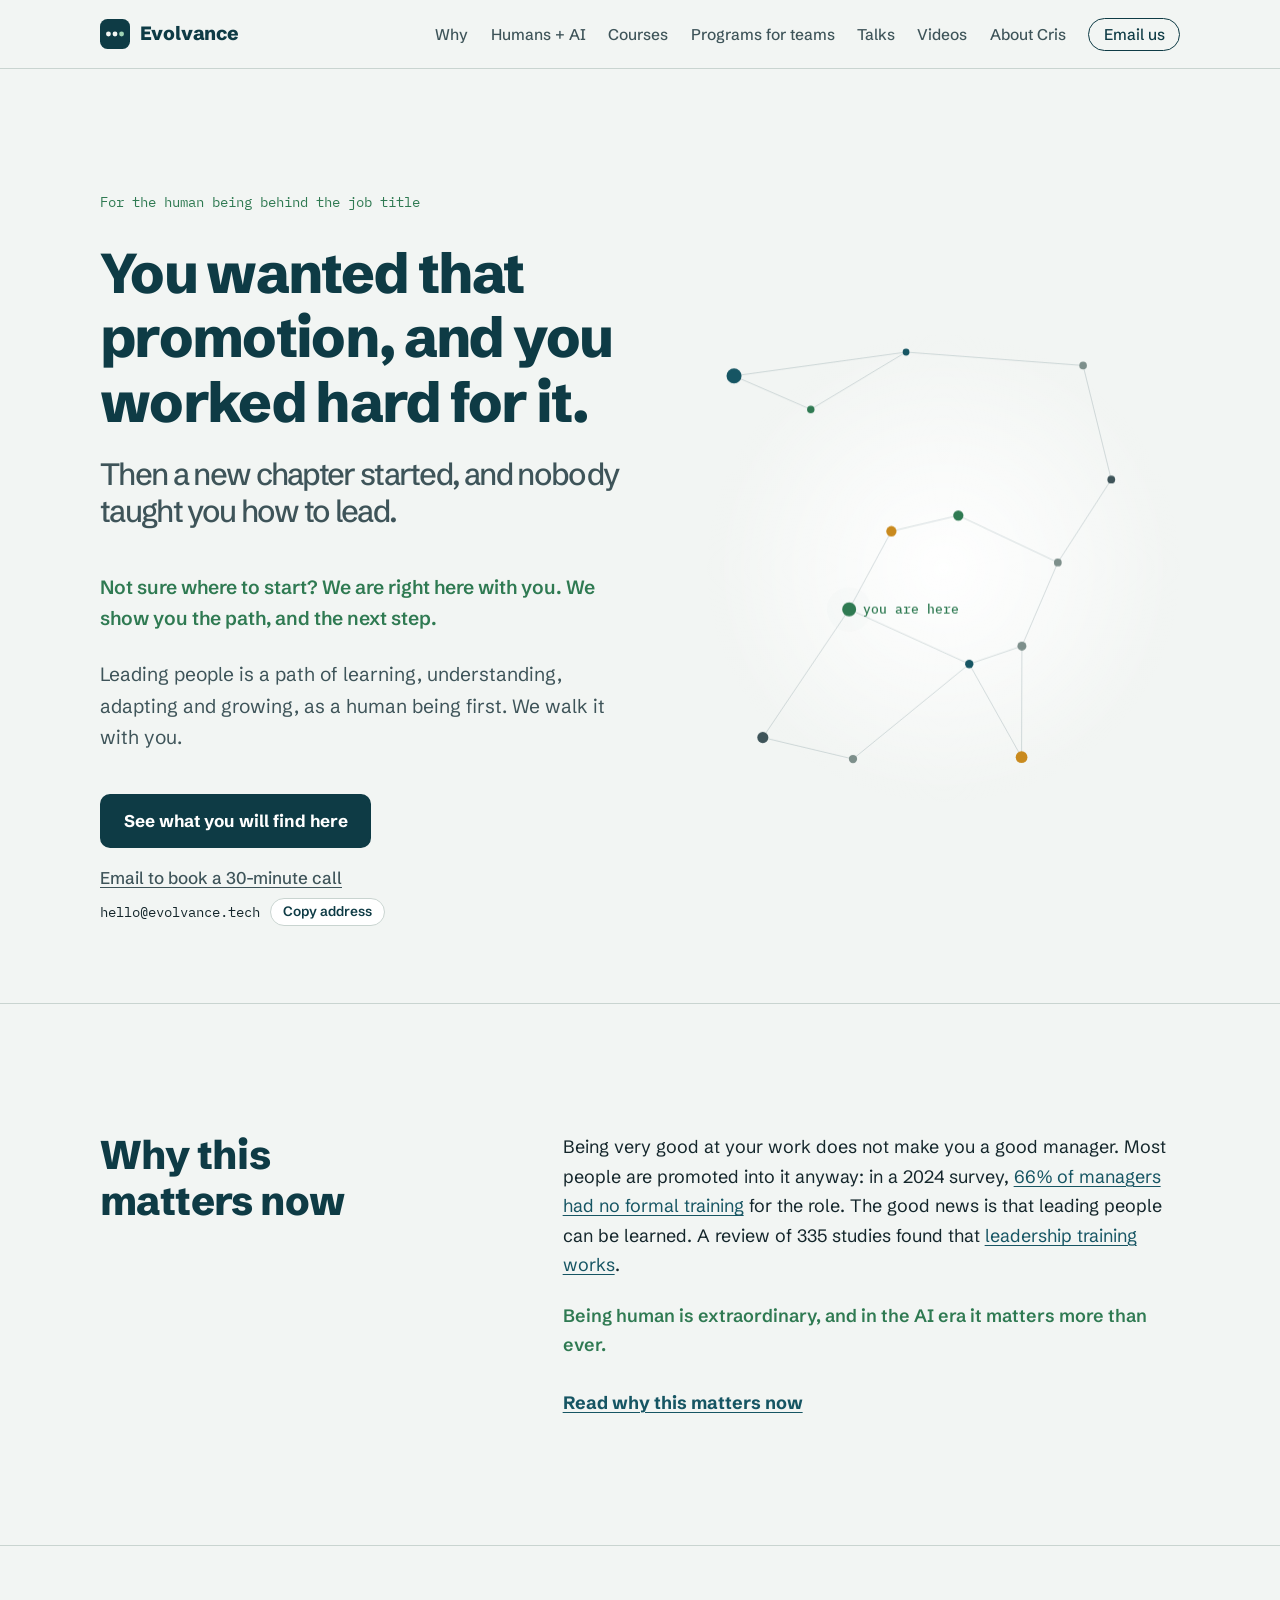
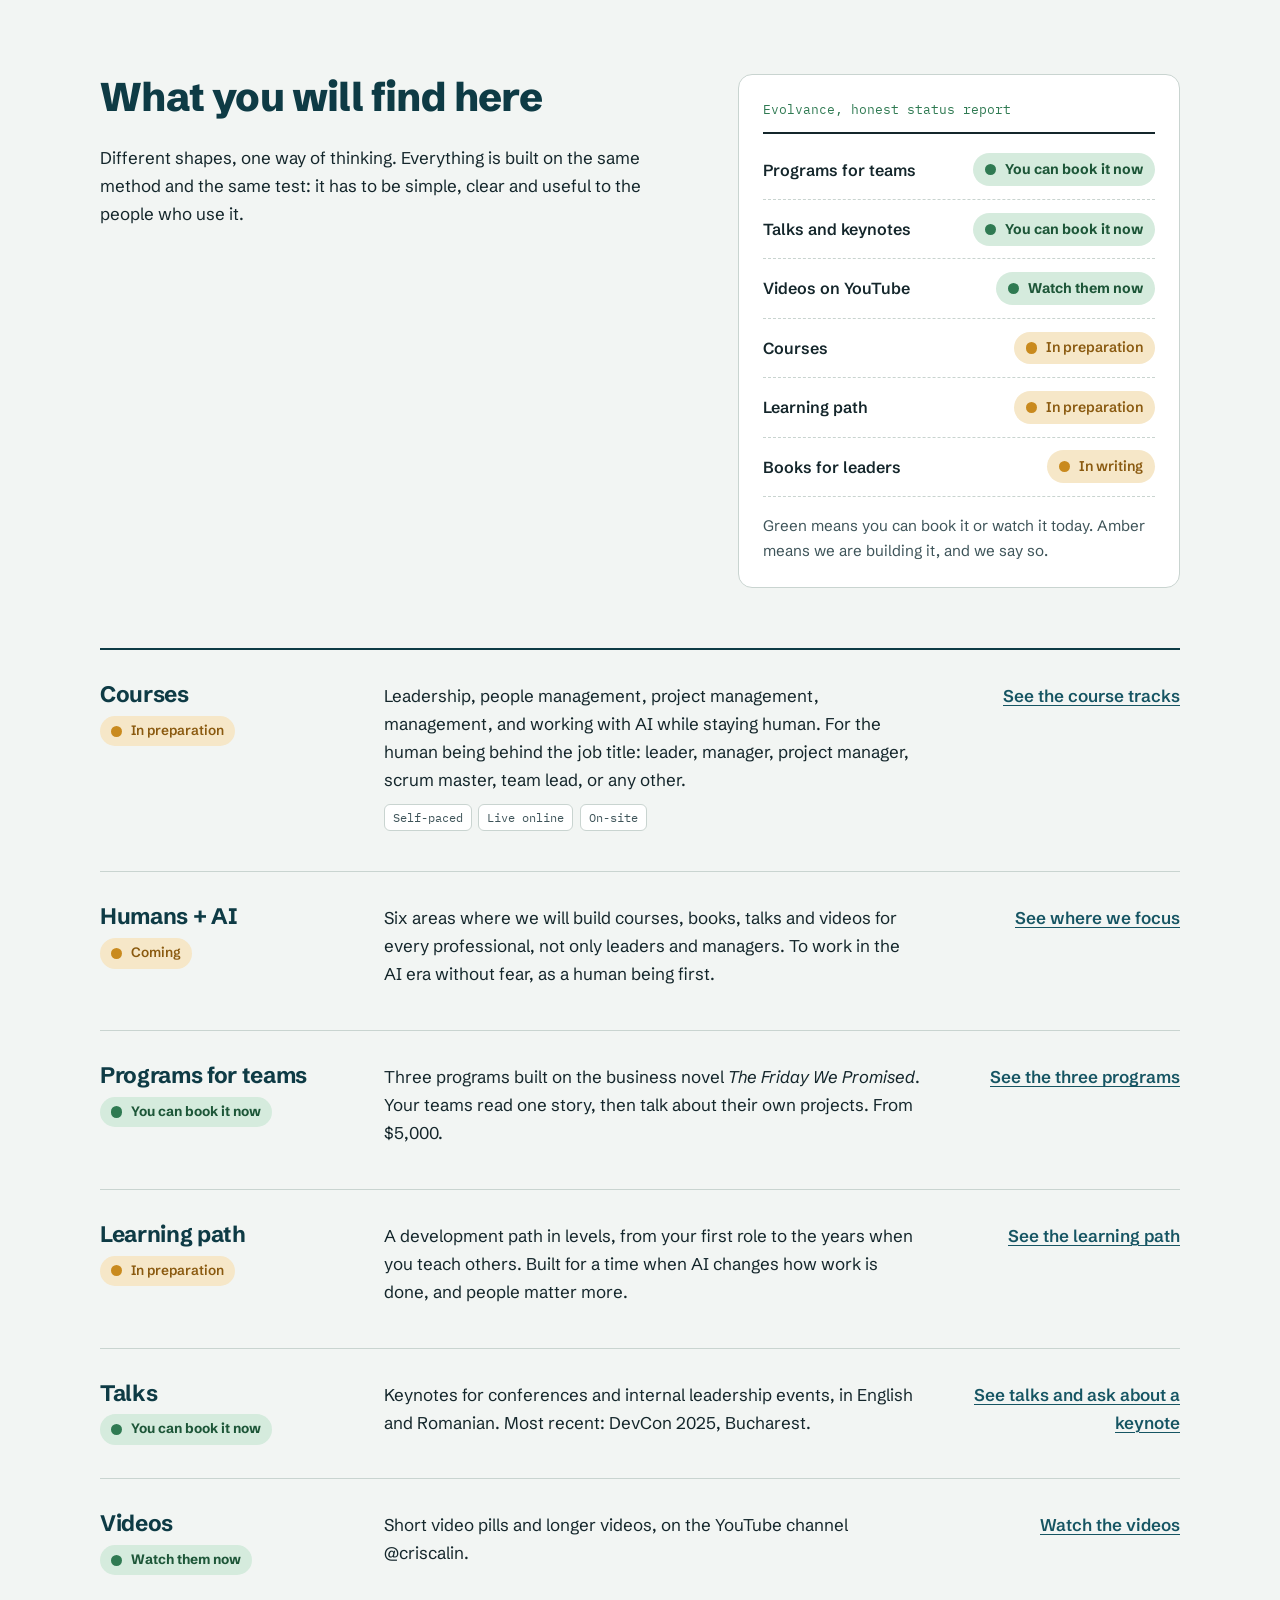
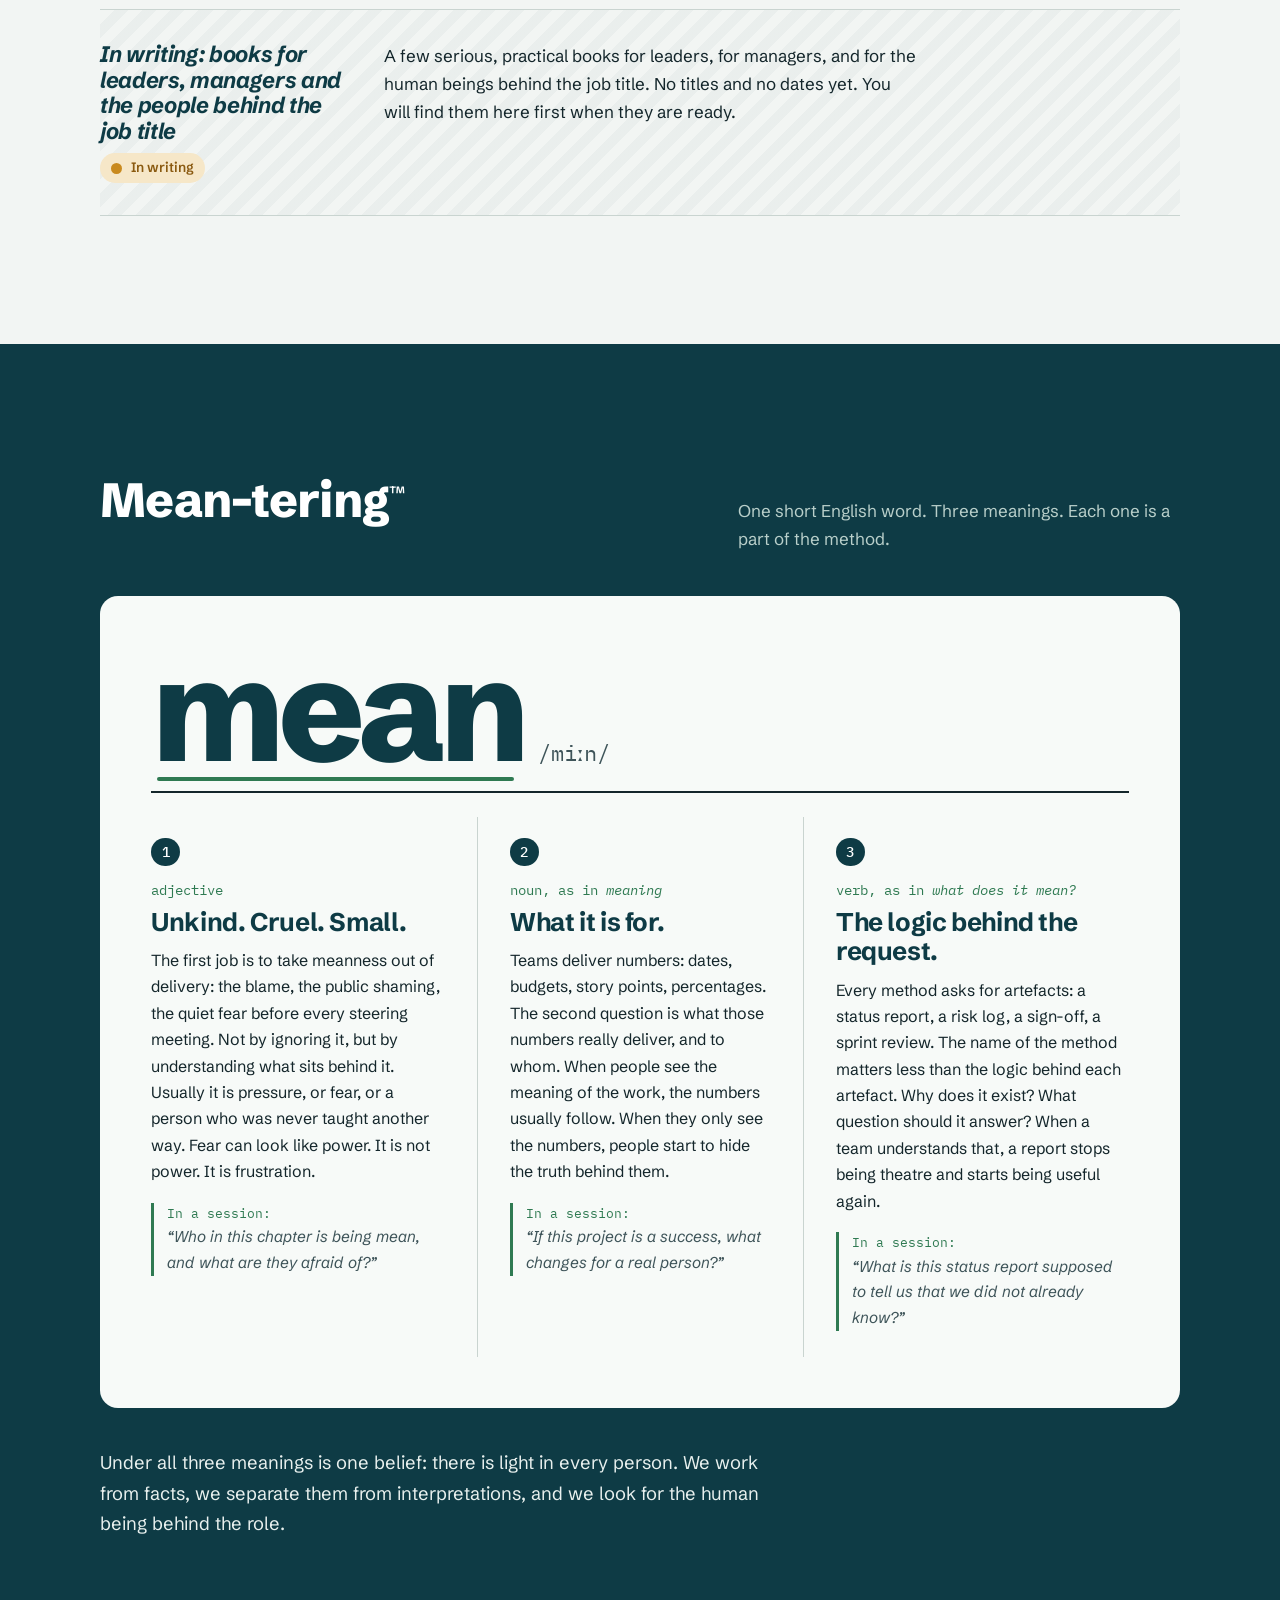
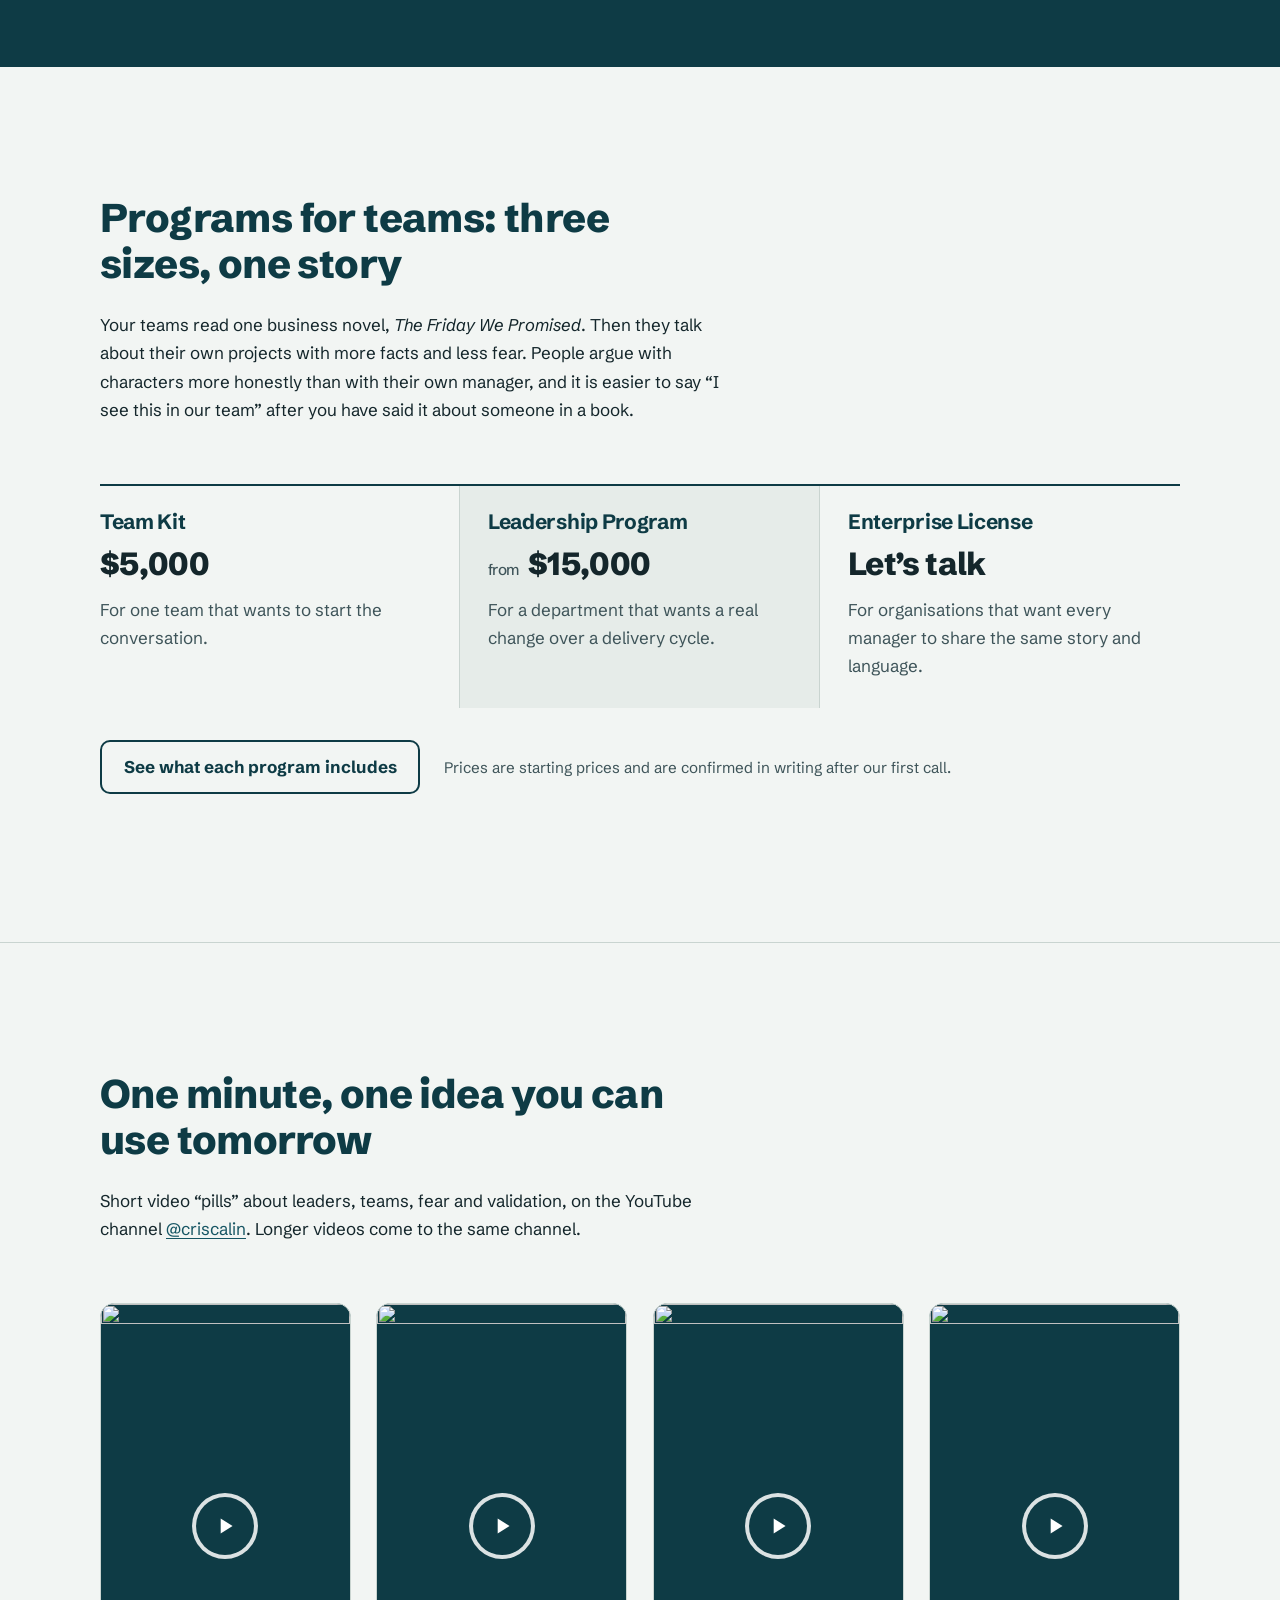
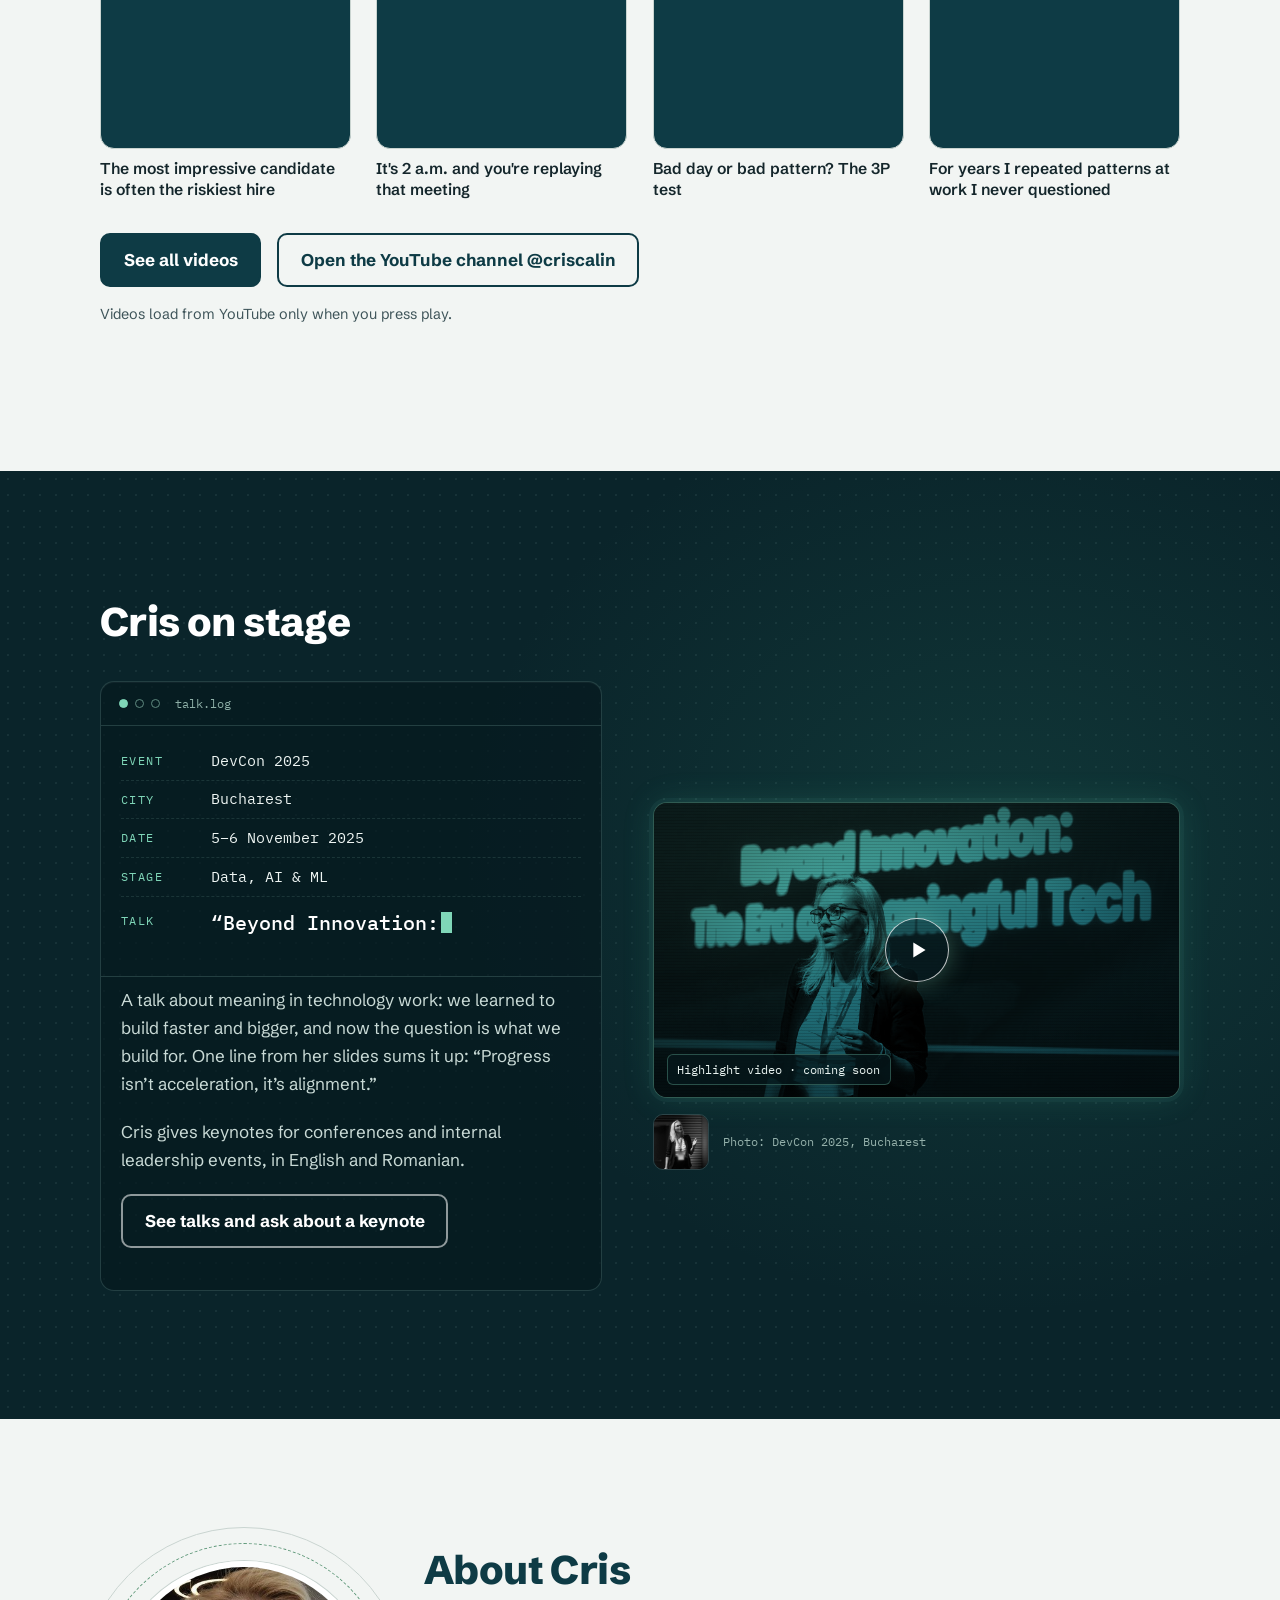
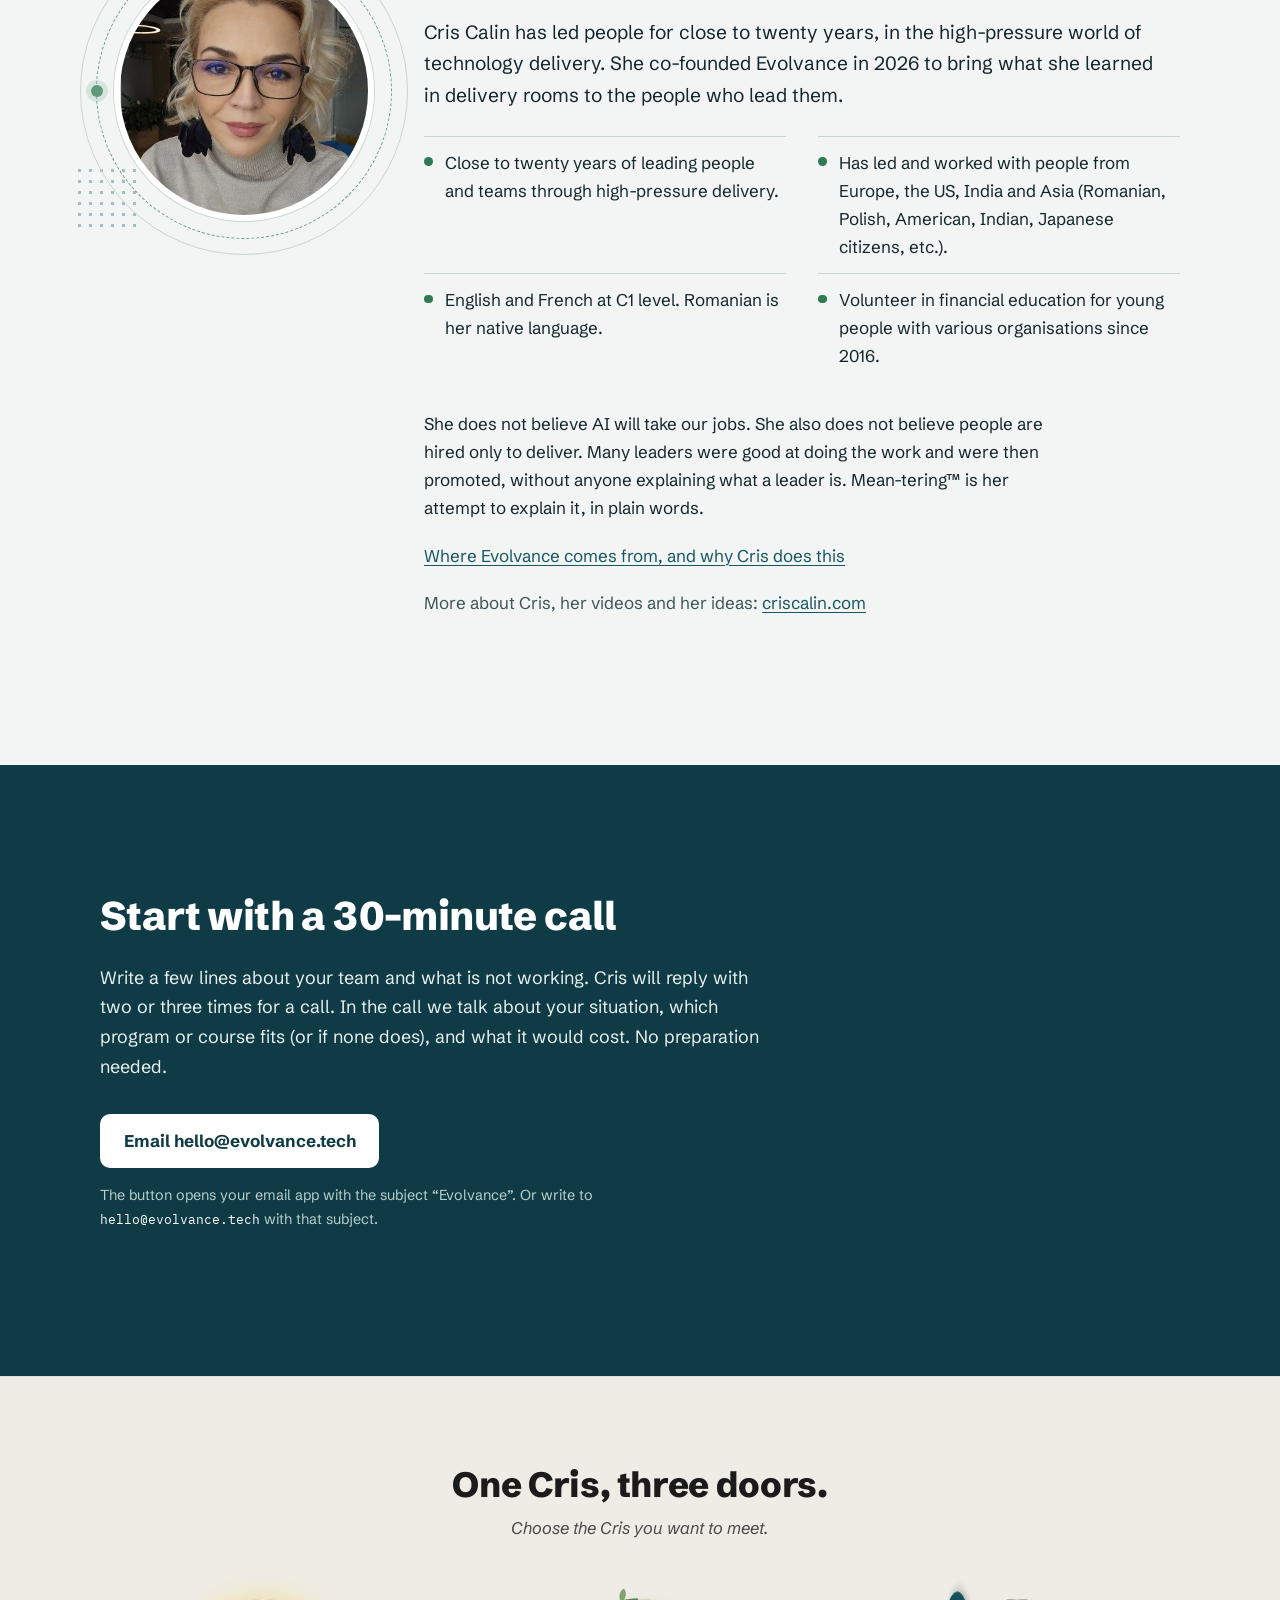
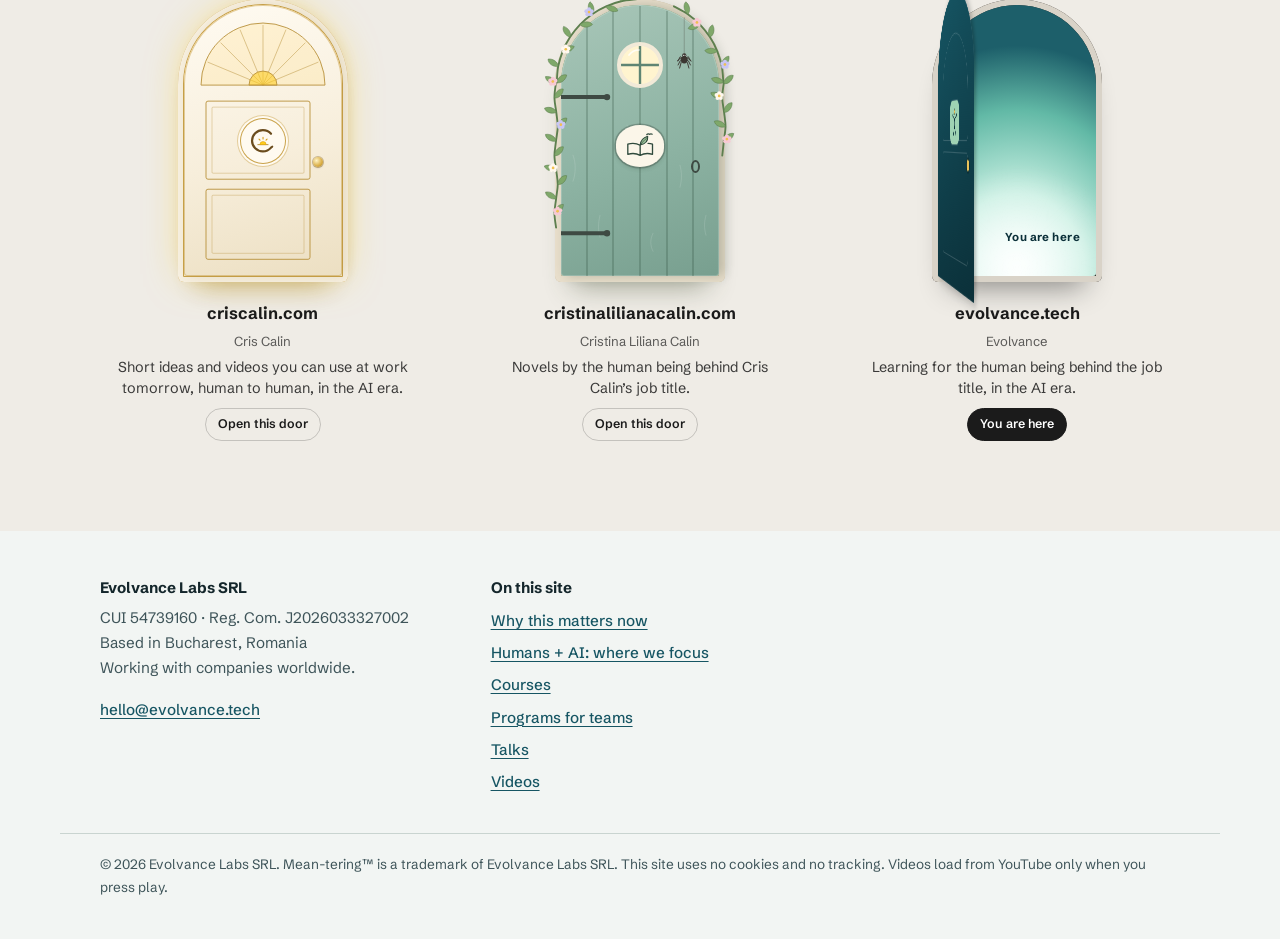
==== index.html @ 080d836c "Publish site (approved version, 24.11.2026) Co-Authored-By: Claude Opus 5.5 <noreply@anthropic.com> " ====
<!DOCTYPE html>
<!-- generated by tools/build.py from tools/templates/home.html and _data/catalog.json. Do not edit by hand: edit the template or the data, then run python3 tools/build.py -->
<html lang="en">
<head>
<meta charset="utf-8">
<meta name="viewport" content="width=device-width, initial-scale=1">
<title>Evolvance | learning for the human being behind the job title, by Cris Calin</title>
<meta name="description" content="AI is changing how work is done. Evolvance is for the human being behind the job title, who works with people and for them: courses, programs for teams, talks and short videos by Cris Calin.">
<link rel="canonical" href="https://evolvance.tech/">
<meta name="theme-color" content="#0e3b45">

<meta property="og:type" content="website">
<meta property="og:site_name" content="Evolvance">
<meta property="og:title" content="Evolvance | learning for the human being behind the job title">
<meta property="og:description" content="AI is changing how work is done. Evolvance is for the human being behind the job title, who works with people and for them: courses, programs for teams, talks and short videos by Cris Calin.">
<meta property="og:url" content="https://evolvance.tech/">
<meta property="og:image" content="https://evolvance.tech/img/og-evolvance.jpg">
<meta property="og:image:width" content="1200">
<meta property="og:image:height" content="630">
<meta property="og:image:alt" content="Cris Calin on stage at DevCon 2025, in front of the title of her talk, Beyond Innovation: The Era of Meaningful Tech">
<meta name="twitter:card" content="summary_large_image">
<meta name="twitter:title" content="Evolvance | learning for the human being behind the job title">
<meta name="twitter:description" content="AI is changing how work is done. Evolvance is for the human being behind the job title, who works with people and for them: courses, programs for teams, talks and short videos by Cris Calin.">
<meta name="twitter:image" content="https://evolvance.tech/img/og-evolvance.jpg">

<link rel="icon" href="favicon.svg" type="image/svg+xml">
<link rel="preconnect" href="https://fonts.googleapis.com">
<link rel="preconnect" href="https://fonts.gstatic.com" crossorigin>
<link href="https://fonts.googleapis.com/css2?family=Schibsted+Grotesk:ital,wght@0,400;0,500;0,700;0,800;1,400&family=IBM+Plex+Mono:wght@400;500&display=swap" rel="stylesheet">
<link rel="stylesheet" href="style.css">
<script>if(!matchMedia("(prefers-reduced-motion: reduce)").matches)document.documentElement.classList.add("js")</script>
<script type="application/ld+json">
{
  "@context": "https://schema.org",
  "@graph": [
    {
      "@type": "Organization",
      "@id": "https://evolvance.tech/#org",
      "name": "Evolvance",
      "legalName": "Evolvance Labs SRL",
      "taxID": "54739160",
      "url": "https://evolvance.tech/",
      "logo": "https://evolvance.tech/favicon.svg",
      "foundingDate": "2026",
      "email": "hello@evolvance.tech",
      "address": {
        "@type": "PostalAddress",
        "addressLocality": "Bucharest",
        "addressCountry": "RO"
      },
      "founder": {
        "@id": "https://evolvance.tech/#cris"
      },
      "description": "Learning for the human being behind the job title, in a time when AI changes how work is done: courses, programs for teams built on a business novel, talks and videos. Method: Mean-tering.",
      "sameAs": [
        "https://criscalin.com/",
        "https://cristinalilianacalin.com/",
        "https://www.youtube.com/@criscalin"
      ]
    },
    {
      "@type": "Person",
      "@id": "https://evolvance.tech/#cris",
      "name": "Cris Calin",
      "alternateName": [
        "Cristina Calin",
        "Cristina Liliana Calin"
      ],
      "jobTitle": "Co-founder, Evolvance",
      "worksFor": {
        "@id": "https://evolvance.tech/#org"
      },
      "image": "https://evolvance.tech/img/cris-400.jpg",
      "knowsLanguage": [
        "en",
        "fr",
        "ro"
      ],
      "url": "https://criscalin.com/",
      "sameAs": [
        "https://criscalin.com/",
        "https://cristinalilianacalin.com/",
        "https://www.youtube.com/@criscalin"
      ]
    }
  ]
}
</script>
</head>
<body>
<a class="skip" href="#main">Skip to content</a>

<header class="site-head">
  <div class="wrap head-row">
    <a class="brand" href="index.html" aria-label="Evolvance, home">
      <svg class="brand-mark" viewBox="0 0 32 32" aria-hidden="true"><rect width="32" height="32" rx="8" fill="currentColor"/><circle cx="9" cy="16" r="2.6" fill="#f2f5f3"/><circle cx="16" cy="16" r="2.6" fill="#f2f5f3"/><circle cx="23" cy="16" r="2.6" fill="#9fd3b4"/></svg>
      <span>Evolvance</span>
    </a>
    <nav aria-label="Main">
      <ul>
        <li><a href="why/index.html">Why</a></li>
        <li><a href="focus/index.html">Humans + AI</a></li>
        <li><a href="courses/index.html">Courses</a></li>
        <li><a href="programs/index.html">Programs for teams</a></li>
        <li><a href="talks/index.html">Talks</a></li>
        <li><a href="videos/index.html">Videos</a></li>
        <li><a href="index.html#about">About Cris</a></li>
        <li class="nav-cta-li"><a class="nav-cta" href="mailto:hello@evolvance.tech?subject=Evolvance">Email us</a></li>
      </ul>
    </nav>
  </div>
</header>

<main id="main">
  <!-- HERO -->
  <section class="hero">
    <div class="wrap hero-grid">
      <div class="hero-text">
        <p class="kicker">For the human being behind the job title</p>
        <h1>You wanted that promotion, and you worked hard for it. <span>Then a new chapter started, and nobody taught you how to lead.</span></h1>
        <p class="reassure">Not sure where to start? We are right here with you. We show you the path, and the next step.</p>
        <p class="lede">Leading people is a path of learning, understanding, adapting and growing, as a human being first. We walk it with you.</p>
        <div class="hero-actions">
          <a class="btn" href="#offer">See what you will find here</a>
          <div class="hero-mail">
            <a class="link-quiet" href="mailto:hello@evolvance.tech?subject=Evolvance">Email to book a 30-minute call</a>
            <p class="hero-addr"><span class="mail-addr" id="hero-addr">hello@evolvance.tech</span> <button type="button" class="copy-btn" data-copy="hello@evolvance.tech" data-copy-target="hero-addr">Copy address</button> <span class="copy-status" role="status" aria-live="polite"></span></p>
          </div>
        </div>
      </div>
      <div class="hero-visual" aria-hidden="true">
        <canvas class="constellation"></canvas>
      </div>
    </div>
  </section>

  <!-- WHY THIS MATTERS NOW (short; the full text is on why/index.html) -->
  <section id="why" class="why-now" aria-labelledby="why-h">
    <div class="wrap why-now-grid reveal">
      <h2 id="why-h">Why this matters now</h2>
      <div class="why-now-body">
        <p>Being very good at your work does not make you a good manager. Most people are promoted into it anyway: in a 2024 survey, <a href="https://fortune.com/2024/05/23/accidental-managers-no-training-losing-talent-survey/">66% of managers had no formal training</a> for the role. The good news is that leading people can be learned. A review of 335 studies found that <a href="https://pubmed.ncbi.nlm.nih.gov/28749153/">leadership training works</a>.</p>
        <p class="why-teaser">Being human is extraordinary, and in the AI era it matters more than ever.</p>
        <p class="why-link"><a href="why/index.html">Read why this matters now</a></p>
      </div>
    </div>
  </section>

  <!-- MAP OF THE OFFER, with the honest status report beside it -->
  <section id="offer" class="offer" aria-labelledby="offer-h">
    <div class="wrap">
      <div class="offer-top">
        <div class="section-head">
          <h2 id="offer-h">What you will find here</h2>
          <p>Different shapes, one way of thinking. Everything is built on the same method and the same test: it has to be simple, clear and useful to the people who use it.</p>
        </div>
        <aside class="status-card" aria-labelledby="sc-h">
          <p class="sc-head" id="sc-h">Evolvance, honest status report</p>
        <div class="sc-row"><span class="sc-label">Programs for teams</span><span class="pill pill-green"><i aria-hidden="true"></i>You can book it now</span></div>
        <div class="sc-row"><span class="sc-label">Talks and keynotes</span><span class="pill pill-green"><i aria-hidden="true"></i>You can book it now</span></div>
        <div class="sc-row"><span class="sc-label">Videos on YouTube</span><span class="pill pill-green"><i aria-hidden="true"></i>Watch them now</span></div>
        <div class="sc-row"><span class="sc-label">Courses</span><span class="pill pill-amber"><i aria-hidden="true"></i>In preparation</span></div>
        <div class="sc-row"><span class="sc-label">Learning path</span><span class="pill pill-amber"><i aria-hidden="true"></i>In preparation</span></div>
        <div class="sc-row"><span class="sc-label">Books for leaders</span><span class="pill pill-amber"><i aria-hidden="true"></i>In writing</span></div>
          <p class="sc-note">Green means you can book it or watch it today. Amber means we are building it, and we say so.</p>
        </aside>
      </div>
      <div class="offer-list">
        <article class="offer-row" id="offer-courses">
          <div class="offer-name"><h3>Courses</h3><span class="pill pill-amber"><i aria-hidden="true"></i>In preparation</span></div>
          <div class="offer-body"><p>Leadership, people management, project management, management, and working with AI while staying human. For the human being behind the job title: leader, manager, project manager, scrum master, team lead, or any other.</p><ul class="chips" aria-label="Formats"><li>Self-paced</li><li>Live online</li><li>On-site</li></ul></div>
          <p class="offer-link"><a href="courses/index.html">See the course tracks</a></p>
        </article>
        <article class="offer-row" id="offer-focus">
          <div class="offer-name"><h3>Humans + AI</h3><span class="pill pill-amber"><i aria-hidden="true"></i>Coming</span></div>
          <div class="offer-body"><p>Six areas where we will build courses, books, talks and videos for every professional, not only leaders and managers. To work in the AI era without fear, as a human being first.</p></div>
          <p class="offer-link"><a href="focus/index.html">See where we focus</a></p>
        </article>
        <article class="offer-row" id="offer-programs">
          <div class="offer-name"><h3>Programs for teams</h3><span class="pill pill-green"><i aria-hidden="true"></i>You can book it now</span></div>
          <div class="offer-body"><p>Three programs built on the business novel <cite>The Friday We Promised</cite>. Your teams read one story, then talk about their own projects. From $5,000.</p></div>
          <p class="offer-link"><a href="programs/index.html">See the three programs</a></p>
        </article>
        <article class="offer-row" id="offer-path">
          <div class="offer-name"><h3>Learning path</h3><span class="pill pill-amber"><i aria-hidden="true"></i>In preparation</span></div>
          <div class="offer-body"><p>A development path in levels, from your first role to the years when you teach others. Built for a time when AI changes how work is done, and people matter more.</p></div>
          <p class="offer-link"><a href="programs/index.html#learning-path">See the learning path</a></p>
        </article>
        <article class="offer-row" id="offer-talks">
          <div class="offer-name"><h3>Talks</h3><span class="pill pill-green"><i aria-hidden="true"></i>You can book it now</span></div>
          <div class="offer-body"><p>Keynotes for conferences and internal leadership events, in English and Romanian. Most recent: DevCon 2025, Bucharest.</p></div>
          <p class="offer-link"><a href="talks/index.html">See talks and ask about a keynote</a></p>
        </article>
        <article class="offer-row" id="offer-videos">
          <div class="offer-name"><h3>Videos</h3><span class="pill pill-green"><i aria-hidden="true"></i>Watch them now</span></div>
          <div class="offer-body"><p>Short video pills and longer videos, on the YouTube channel @criscalin.</p></div>
          <p class="offer-link"><a href="videos/index.html">Watch the videos</a></p>
        </article>
        <article class="offer-row" id="offer-book">
          <div class="offer-name"><h3>In writing: books for leaders, managers and the people behind the job title</h3><span class="pill pill-amber"><i aria-hidden="true"></i>In writing</span></div>
          <div class="offer-body"><p>A few serious, practical books for leaders, for managers, and for the human beings behind the job title. No titles and no dates yet. You will find them here first when they are ready.</p><!-- TODO: titles, publication dates and pre-order or waiting list links when Cris decides --></div>
          <p class="offer-link"></p>
        </article>
      </div>
    </div>
  </section>

  <!-- MEAN-TERING: the memorable centre -->
  <section id="mean-tering" class="mt" aria-labelledby="mt-h">
    <div class="wrap">
      <div class="mt-head">
        <h2 id="mt-h">Mean-tering<sup>™</sup></h2>
        <p class="mt-sub">One short English word. Three meanings. Each one is a part of the method.</p>
      </div>

      <div class="entry" role="group" aria-label="Dictionary entry for the word mean, with three meanings">
        <p class="entry-word"><span class="hw">mean</span> <span class="pron">/miːn/</span></p>

        <ol class="senses">
          <li class="sense">
            <p class="pos">adjective</p>
            <h3>Unkind. Cruel. Small.</h3>
            <p class="gloss">The first job is to take meanness out of delivery: the blame, the public shaming, the quiet fear before every steering meeting. Not by ignoring it, but by understanding what sits behind it. Usually it is pressure, or fear, or a person who was never taught another way. Fear can look like power. It is not power. It is frustration.</p>
            <p class="ex"><span>In a session:</span> “Who in this chapter is being mean, and what are they afraid of?”</p>
          </li>
          <li class="sense">
            <p class="pos">noun, as in <em>meaning</em></p>
            <h3>What it is for.</h3>
            <p class="gloss">Teams deliver numbers: dates, budgets, story points, percentages. The second question is what those numbers really deliver, and to whom. When people see the meaning of the work, the numbers usually follow. When they only see the numbers, people start to hide the truth behind them.</p>
            <p class="ex"><span>In a session:</span> “If this project is a success, what changes for a real person?”</p>
          </li>
          <li class="sense">
            <p class="pos">verb, as in <em>what does it mean?</em></p>
            <h3>The logic behind the request.</h3>
            <p class="gloss">Every method asks for artefacts: a status report, a risk log, a sign-off, a sprint review. The name of the method matters less than the logic behind each artefact. Why does it exist? What question should it answer? When a team understands that, a report stops being theatre and starts being useful again.</p>
            <p class="ex"><span>In a session:</span> “What is this status report supposed to tell us that we did not already know?”</p>
          </li>
        </ol>
      </div>

      <p class="mt-foot">Under all three meanings is one belief: there is light in every person. We work from facts, we separate them from interpretations, and we look for the human being behind the role.</p>
    </div>
  </section>


  <!-- PROGRAMS (summary) -->
  <section id="programs" class="programs" aria-labelledby="prog-h">
    <div class="wrap">
      <div class="section-head">
        <h2 id="prog-h">Programs for teams: three sizes, one story</h2>
        <p>Your teams read one business novel, <cite>The Friday We Promised</cite>. Then they talk about their own projects with more facts and less fear. People argue with characters more honestly than with their own manager, and it is easier to say “I see this in our team” after you have said it about someone in a book.</p>
      </div>
      <ul class="plans-compact">
        <li class="pc">
          <h3>Team Kit</h3>
          <p class="price">$5,000</p>
          <p class="fit">For one team that wants to start the conversation.</p>
        </li>
        <li class="pc pc-mid">
          <h3>Leadership Program</h3>
          <p class="price"><span class="from">from</span> $15,000</p>
          <p class="fit">For a department that wants a real change over a delivery cycle.</p>
        </li>
        <li class="pc">
          <h3>Enterprise License</h3>
          <p class="price">Let’s talk</p>
          <p class="fit">For organisations that want every manager to share the same story and language.</p>
        </li>
      </ul>
      <p class="more-row"><a class="btn btn-ghost" href="programs/index.html">See what each program includes</a> <span class="more-note">Prices are starting prices and are confirmed in writing after our first call.</span></p>
    </div>
  </section>

  <!-- VIDEOS -->
  <section id="videos" class="videos" aria-labelledby="vid-h">
    <div class="wrap">
      <div class="section-head videos-head">
        <h2 id="vid-h">One minute, one idea you can use tomorrow</h2>
        <p>Short video “pills” about leaders, teams, fear and validation, on the YouTube channel <a href="https://www.youtube.com/@criscalin" rel="noopener">@criscalin</a>. Longer videos come to the same channel.</p>
      </div>
      <ul class="shorts" data-videos data-src="videos.json" data-max="4" data-kind="shorts">
        <li><a class="short-link" href="https://www.youtube.com/shorts/1nL8qBBYz5o" rel="noopener"><img src="https://i.ytimg.com/vi/1nL8qBBYz5o/hqdefault.jpg" alt="" loading="lazy" width="480" height="360"><span>The most impressive candidate is often the riskiest hire</span></a></li>
        <li><a class="short-link" href="https://www.youtube.com/shorts/nvuOUR2dVsc" rel="noopener"><img src="https://i.ytimg.com/vi/nvuOUR2dVsc/hqdefault.jpg" alt="" loading="lazy" width="480" height="360"><span>It&#x27;s 2 a.m. and you&#x27;re replaying that meeting</span></a></li>
        <li><a class="short-link" href="https://www.youtube.com/shorts/ekINMQW9bBo" rel="noopener"><img src="https://i.ytimg.com/vi/ekINMQW9bBo/hqdefault.jpg" alt="" loading="lazy" width="480" height="360"><span>Bad day or bad pattern? The 3P test</span></a></li>
        <li><a class="short-link" href="https://www.youtube.com/shorts/28CbKL2Wze0" rel="noopener"><img src="https://i.ytimg.com/vi/28CbKL2Wze0/hqdefault.jpg" alt="" loading="lazy" width="480" height="360"><span>For years I repeated patterns at work I never questioned</span></a></li>
      </ul>
      <div class="video-actions">
        <a class="btn" href="videos/index.html">See all videos</a>
        <a class="btn btn-ghost" href="https://www.youtube.com/@criscalin" rel="noopener">Open the YouTube channel @criscalin</a>
      </div>
      <p class="privacy-note">Videos load from YouTube only when you press play.</p>
    </div>
  </section>

  <!-- SPEAKER -->
  <section class="speaker" aria-labelledby="sp-h">
    <div class="wrap">
      <h2 id="sp-h" class="sp-h">Cris on stage</h2>
      <div class="sp-grid">
        <div class="sp-card">
          <p class="sp-bar" aria-hidden="true"><i></i><i></i><i></i><span>talk.log</span></p>
          <dl class="sp-meta">
            <div><dt>Event</dt><dd>DevCon 2025</dd></div>
            <div><dt>City</dt><dd>Bucharest</dd></div>
            <div><dt>Date</dt><dd>5–6 November 2025</dd></div>
            <div><dt>Stage</dt><dd>Data, AI &amp; ML</dd></div>
            <div class="sp-talk"><dt>Talk</dt><dd><span class="sr-only">Beyond Innovation: The Era of Meaningful Tech</span><span class="sp-type" aria-hidden="true" data-type="Beyond Innovation: The Era of Meaningful Tech">“Beyond Innovation: The Era of Meaningful Tech”</span><span class="sp-caret" aria-hidden="true"></span></dd></div>
          </dl>
          <div class="sp-body">
            <p>A talk about meaning in technology work: we learned to build faster and bigger, and now the question is what we build for. One line from her slides sums it up: “Progress isn’t acceleration, it’s alignment.”</p>
            <!-- TODO: Cris to confirm or replace this short description of the DevCon talk -->
            <p>Cris gives keynotes for conferences and internal leadership events, in English and Romanian.</p>
            <p class="sp-actions"><a class="btn btn-ghost" href="talks/index.html">See talks and ask about a keynote</a></p>
          </div>
        </div>
        <div class="sp-media">
          <div class="sp-player sp-soon" role="img" aria-label="Highlight video from the talk, coming soon">
            <img src="img/devcon-talk-800.jpg" width="800" height="533" alt="" loading="lazy">
            <span class="sp-play" aria-hidden="true"><svg viewBox="0 0 24 24" width="28" height="28"><path d="M8 5.5v13l10.5-6.5z" fill="currentColor"/></svg></span>
            <span class="sp-label" aria-hidden="true">Highlight video · coming soon</span>
            <!-- TODO: DevCon highlight video. Add the MP4 as video/devcon-highlight.mp4 and set talks[0].highlight_video.src in _data/catalog.json -->
          </div>
          <figure class="sp-thumb">
            <img src="img/devcon-closeup-800.jpg" width="800" height="1000" alt="Cris Calin on stage at DevCon 2025, explaining a point to the audience." loading="lazy">
            <figcaption>Photo: DevCon 2025, Bucharest</figcaption>
          </figure>
        </div>
      </div>
    </div>
  </section>
  <script>
  (function(){var el=document.querySelector(".sp-type"),card=el&&el.closest(".sp-card"),caret=card&&card.querySelector(".sp-caret");
  if(!card||!document.documentElement.classList.contains("js")||!("IntersectionObserver" in window))return;
  var full=el.textContent,shown=document.createTextNode(""),ghost=document.createElement("span");
  ghost.className="sp-ghost";ghost.textContent=full;el.textContent="";el.appendChild(shown);el.appendChild(caret);el.appendChild(ghost);
  var io=new IntersectionObserver(function(es){if(!es[0].isIntersecting)return;io.disconnect();var i=0;
    (function step(){i++;shown.data=full.slice(0,i);ghost.textContent=full.slice(i);if(i<full.length)setTimeout(step,32+Math.random()*45)})()},{threshold:.6});
  io.observe(card)})();
  </script>


  <!-- ABOUT -->
  <section id="about" class="about" aria-labelledby="about-h">
    <div class="wrap about-grid">
      <div class="about-photo-wrap" aria-hidden="false"><span class="ap-orbit" aria-hidden="true"><span class="ap-sat"></span></span><span class="ap-grid" aria-hidden="true"></span><img class="about-photo" src="img/cris-400.jpg" width="400" height="400" alt="Portrait of Cris Calin, smiling slightly, wearing glasses and a grey sweater." loading="lazy"></div>
      <div class="about-text">
        <h2 id="about-h">About Cris</h2>
        <p class="about-lede">Cris Calin has led people for close to twenty years, in the high-pressure world of technology delivery. She co-founded Evolvance in 2026 to bring what she learned in delivery rooms to the people who lead them.</p>
        <ul class="facts">
          <li>Close to twenty years of leading people and teams through high-pressure delivery.</li>
          <li>Has led and worked with people from Europe, the US, India and Asia (Romanian, Polish, American, Indian, Japanese citizens, etc.).</li>
          <li>English and French at C1 level. Romanian is her native language.</li>
          <li>Volunteer in financial education for young people with various organisations since 2016.</li>
        </ul>
        <p>She does not believe AI will take our jobs. She also does not believe people are hired only to deliver. Many leaders were good at doing the work and were then promoted, without anyone explaining what a leader is. Mean-tering™ is her attempt to explain it, in plain words.</p>
        <p class="about-more"><a href="why/index.html#from">Where Evolvance comes from, and why Cris does this</a></p>
        <p class="about-more">More about Cris, her videos and her ideas: <a href="https://criscalin.com/">criscalin.com</a></p>
      </div>
    </div>
  </section>

  <!-- CTA -->
  <section id="contact" class="cta" aria-labelledby="cta-h">
    <div class="wrap cta-inner">
      <h2 id="cta-h">Start with a 30-minute call</h2>
      <p>Write a few lines about your team and what is not working. Cris will reply with two or three times for a call. In the call we talk about your situation, which program or course fits (or if none does), and what it would cost. No preparation needed.</p>
      <a class="btn btn-light" href="mailto:hello@evolvance.tech?subject=Evolvance">Email hello@evolvance.tech</a>
      <p class="cta-small">The button opens your email app with the subject “Evolvance”. Or write to <span class="mail-addr">hello@evolvance.tech</span> with that subject.</p>
    </div>
  </section>
</main>

<section class="doors" aria-labelledby="doors-h"><div class="doors-in"><h2 id="doors-h" class="doors-h">One Cris, three doors.</h2><p class="doors-sub">Choose the Cris you want to meet.</p><ul class="doors-row"><li class="door door-criscalin"><a href="https://criscalin.com/"><span class="door-frame"><span class="door-inside"><span class="door-light"></span><span class="door-here">You are here</span></span><span class="door-leaf"><svg class="door-art" viewBox="0 0 158 271" preserveAspectRatio="none" aria-hidden="true" focusable="false"><g fill="none" stroke="currentColor" stroke-width=".9"><path d="M17 80A62 62 0 0 1 141 80Z" class="fan"/><g stroke-width=".6" opacity=".8"><path d="M79 80L134.4 57.0"/><path d="M79 80L121.4 37.6"/><path d="M79 80L102.0 24.6"/><path d="M79 80L79.0 20.0"/><path d="M79 80L56.0 24.6"/><path d="M79 80L36.6 37.6"/><path d="M79 80L23.6 57.0"/></g><path d="M65 80a14 14 0 0 1 28 0Z" class="sun"/><rect x="22" y="96" width="104" height="78" rx="2"/><rect x="28" y="102" width="92" height="66" rx="1" stroke-width=".5" opacity=".7"/><rect x="22" y="184" width="104" height="70" rx="2"/><rect x="28" y="190" width="92" height="58" rx="1" stroke-width=".5" opacity=".7"/></g></svg><span class="door-panel"></span><span class="door-panel"></span><span class="dm dm-c"><svg viewBox="0 0 40 40" aria-hidden="true" focusable="false"><path class="arc" d="M29.6 12.2C27.4 9.6 24 8 20.3 8 13.4 8 8 13.5 8 20.2S13.5 32.3 20.3 32.3c3.7 0 7-1.6 9.3-4.3l1.3-1"/><path class="hz" d="M14.6 24.6h11.6"/><path class="sun" d="M16.9 24.6a3.6 3.6 0 0 1 7.2 0z"/><path class="rays" d="M20.5 16.3v1.8M15.9 18.3l1.2 1.2M25.1 18.3l-1.2 1.2"/></svg></span><span class="door-knob"></span></span></span><span class="door-label"><strong>criscalin.com</strong><span class="door-name">Cris Calin</span><span class="door-desc">Short ideas and videos you can use at work tomorrow, human to human, in the AI era.</span><span class="door-state">Open this door</span></span></a></li><li class="door door-cristinalilianacalin"><a href="https://cristinalilianacalin.com/"><span class="door-frame"><span class="door-inside"><span class="door-light"></span><span class="door-here">You are here</span></span><span class="door-leaf"><svg class="door-art" viewBox="0 0 158 271" preserveAspectRatio="none" aria-hidden="true" focusable="false"><g class="planks" fill="none"><path d="M26 21.4V271"/><path d="M52 5.8V271"/><path d="M79 1.0V271"/><path d="M106 5.8V271"/><path d="M132 21.4V271"/></g><g class="grain" fill="none"><path d="M12 150c3 8 3 18 0 26M39 210c-2 9-2 15 0 22M66 120c3 7 3 13 0 20M92 228c-3 6-3 12 0 18M119 160c2 8 2 14 0 22M145 210c-2 7-2 13 0 20"/></g><g class="hinge"><path d="M0 92h46"/><circle cx="46" cy="92" r="3.2"/><path d="M0 228h46"/><circle cx="46" cy="228" r="3.2"/></g><g class="window"><circle cx="79" cy="60" r="21" class="glass"/><path d="M79 39v42M58 60h42" class="bars"/><circle cx="79" cy="60" r="21" class="rim"/><path d="M68 50c3-4 7-5 10-5" class="glint"/></g></svg><span class="door-panel"></span><span class="door-panel"></span><span class="dm dm-n"><svg viewBox="0 0 40 40" aria-hidden="true" focusable="false"><path class="pg" d="M20 31c-4-2.2-9-2.6-14-1.2V18.2c5-1.4 10-1 14 1.4M20 31c4-2.2 9-2.6 14-1.2V18.2c-1.6-.5-3.4-.7-5-.7M20 19.6V31"/><path class="lf" d="M20 19.4c.4-4.6 3.4-8.4 8.6-10 .4 5-2.8 8.8-8.6 10z"/><path class="rib" d="M20.6 18.8c2-2.9 4.2-5.1 7-7.6"/><path class="bird" d="M27.5 7.4c1-.9 2.3-1 3.1-.1.9-.8 2.1-.9 3.1-.3"/></svg></span><span class="door-knob"></span></span><svg class="door-deco" viewBox="0 0 170 283" aria-hidden="true" focusable="false"><g class="vine vine-l"><path class="stem" d="M3.5 226.0C3.2 223.7 1.9 216.7 1.9 212.0C1.9 207.3 3.0 202.7 3.5 198.0C4.0 193.3 5.1 188.7 5.1 184.0C5.1 179.3 4.1 174.7 3.6 170.0C3.0 165.3 1.9 160.7 1.9 156.0C1.9 151.3 2.9 146.7 3.4 142.0C3.9 137.3 5.0 132.7 5.1 128.0C5.1 123.3 4.2 118.7 3.7 114.0C3.1 109.3 2.0 104.7 1.9 100.0C1.8 95.3 2.9 88.5 3.3 86.0C3.6 83.5 3.6 87.7 4.0 85.0C4.4 82.3 4.5 74.6 5.5 69.5C6.5 64.5 8.0 59.4 9.9 54.7C11.8 49.9 14.3 45.2 17.1 40.9C19.9 36.6 23.2 32.4 26.7 28.7C30.3 25.0 34.3 21.6 38.5 18.6C42.8 15.7 47.3 13.1 52.1 11.0C56.8 8.9 61.8 7.2 66.8 6.1C71.8 4.9 79.6 4.4 82.2 4.0"/><g class="leaves"><path d="M0 0c3-4 9-5 12-2-3 4-9 5-12 2z" transform="translate(1.9 212.0) rotate(-35)"/><path d="M0 0c3-4 9-5 12-2-3 4-9 5-12 2z" transform="translate(3.5 198.0) rotate(-138)"/><path d="M0 0c3-4 9-5 12-2-3 4-9 5-12 2z" transform="translate(5.1 184.0) rotate(-35)"/><path d="M0 0c3-4 9-5 12-2-3 4-9 5-12 2z" transform="translate(3.6 170.0) rotate(-152)"/><path d="M0 0c3-4 9-5 12-2-3 4-9 5-12 2z" transform="translate(1.9 156.0) rotate(-35)"/><path d="M0 0c3-4 9-5 12-2-3 4-9 5-12 2z" transform="translate(3.4 142.0) rotate(-138)"/><path d="M0 0c3-4 9-5 12-2-3 4-9 5-12 2z" transform="translate(5.1 128.0) rotate(-34)"/><path d="M0 0c3-4 9-5 12-2-3 4-9 5-12 2z" transform="translate(3.7 114.0) rotate(-151)"/><path d="M0 0c3-4 9-5 12-2-3 4-9 5-12 2z" transform="translate(1.9 100.0) rotate(-36)"/><path d="M0 0c3-4 9-5 12-2-3 4-9 5-12 2z" transform="translate(3.3 86.0) rotate(-137)"/><path d="M0 0c3-4 9-5 12-2-3 4-9 5-12 2z" transform="translate(4.0 85.0) rotate(-27)"/><path d="M0 0c3-4 9-5 12-2-3 4-9 5-12 2z" transform="translate(5.5 69.5) rotate(-134)"/><path d="M0 0c3-4 9-5 12-2-3 4-9 5-12 2z" transform="translate(9.9 54.7) rotate(-13)"/><path d="M0 0c3-4 9-5 12-2-3 4-9 5-12 2z" transform="translate(17.1 40.9) rotate(-112)"/><path d="M0 0c3-4 9-5 12-2-3 4-9 5-12 2z" transform="translate(26.7 28.7) rotate(9)"/><path d="M0 0c3-4 9-5 12-2-3 4-9 5-12 2z" transform="translate(38.5 18.6) rotate(-90)"/><path d="M0 0c3-4 9-5 12-2-3 4-9 5-12 2z" transform="translate(52.1 11.0) rotate(31)"/><path d="M0 0c3-4 9-5 12-2-3 4-9 5-12 2z" transform="translate(66.8 6.1) rotate(-68)"/></g><g class="fl-a" transform="translate(4.9 210.0)"><circle cx="0" cy="-2.6" r="2"/><circle cx="2.5" cy="-.8" r="2"/><circle cx="1.6" cy="2.1" r="2"/><circle cx="-1.6" cy="2.1" r="2"/><circle cx="-2.5" cy="-.8" r="2"/><circle class="fl-mid" r="1.3"/></g><g class="fl-b" transform="translate(0.6 168.0)"><circle cx="0" cy="-2.6" r="2"/><circle cx="2.5" cy="-.8" r="2"/><circle cx="1.6" cy="2.1" r="2"/><circle cx="-1.6" cy="2.1" r="2"/><circle cx="-2.5" cy="-.8" r="2"/><circle class="fl-mid" r="1.3"/></g><g class="fl-c" transform="translate(8.1 126.0)"><circle cx="0" cy="-2.6" r="2"/><circle cx="2.5" cy="-.8" r="2"/><circle cx="1.6" cy="2.1" r="2"/><circle cx="-1.6" cy="2.1" r="2"/><circle cx="-2.5" cy="-.8" r="2"/><circle class="fl-mid" r="1.3"/></g><g class="fl-a" transform="translate(0.3 84.0)"><circle cx="0" cy="-2.6" r="2"/><circle cx="2.5" cy="-.8" r="2"/><circle cx="1.6" cy="2.1" r="2"/><circle cx="-1.6" cy="2.1" r="2"/><circle cx="-2.5" cy="-.8" r="2"/><circle class="fl-mid" r="1.3"/></g><g class="fl-b" transform="translate(12.9 52.7)"><circle cx="0" cy="-2.6" r="2"/><circle cx="2.5" cy="-.8" r="2"/><circle cx="1.6" cy="2.1" r="2"/><circle cx="-1.6" cy="2.1" r="2"/><circle cx="-2.5" cy="-.8" r="2"/><circle class="fl-mid" r="1.3"/></g><g class="fl-c" transform="translate(35.5 16.6)"><circle cx="0" cy="-2.6" r="2"/><circle cx="2.5" cy="-.8" r="2"/><circle cx="1.6" cy="2.1" r="2"/><circle cx="-1.6" cy="2.1" r="2"/><circle cx="-2.5" cy="-.8" r="2"/><circle class="fl-mid" r="1.3"/></g></g><g class="vine vine-r"><path class="stem" d="M164.9 156.0C165.2 153.7 165.9 146.7 166.4 142.0C166.9 137.3 168.0 132.7 168.1 128.0C168.1 123.3 167.2 118.7 166.7 114.0C166.1 109.3 165.0 104.7 164.9 100.0C164.8 95.3 166.1 88.5 166.3 86.0C166.5 83.5 166.3 87.7 166.0 85.0C165.7 82.3 165.5 74.6 164.5 69.5C163.5 64.5 162.0 59.4 160.1 54.7C158.2 49.9 155.7 45.2 152.9 40.9C150.1 36.6 146.8 32.4 143.3 28.7C139.7 25.0 135.7 21.6 131.5 18.6C127.2 15.7 120.2 12.3 117.9 11.0"/><g class="leaves"><path d="M0 0c3-4 9-5 12-2-3 4-9 5-12 2z" transform="translate(166.4 142.0) rotate(-28)"/><path d="M0 0c3-4 9-5 12-2-3 4-9 5-12 2z" transform="translate(168.1 128.0) rotate(-144)"/><path d="M0 0c3-4 9-5 12-2-3 4-9 5-12 2z" transform="translate(166.7 114.0) rotate(-41)"/><path d="M0 0c3-4 9-5 12-2-3 4-9 5-12 2z" transform="translate(164.9 100.0) rotate(-146)"/><path d="M0 0c3-4 9-5 12-2-3 4-9 5-12 2z" transform="translate(166.3 86.0) rotate(-31)"/><path d="M0 0c3-4 9-5 12-2-3 4-9 5-12 2z" transform="translate(166.0 85.0) rotate(-151)"/><path d="M0 0c3-4 9-5 12-2-3 4-9 5-12 2z" transform="translate(164.5 69.5) rotate(-46)"/><path d="M0 0c3-4 9-5 12-2-3 4-9 5-12 2z" transform="translate(160.1 54.7) rotate(-167)"/><path d="M0 0c3-4 9-5 12-2-3 4-9 5-12 2z" transform="translate(152.9 40.9) rotate(-68)"/><path d="M0 0c3-4 9-5 12-2-3 4-9 5-12 2z" transform="translate(143.3 28.7) rotate(-189)"/><path d="M0 0c3-4 9-5 12-2-3 4-9 5-12 2z" transform="translate(131.5 18.6) rotate(-90)"/></g><g class="fl-a" transform="translate(169.4 140.0)"><circle cx="0" cy="-2.6" r="2"/><circle cx="2.5" cy="-.8" r="2"/><circle cx="1.6" cy="2.1" r="2"/><circle cx="-1.6" cy="2.1" r="2"/><circle cx="-2.5" cy="-.8" r="2"/><circle class="fl-mid" r="1.3"/></g><g class="fl-b" transform="translate(161.9 98.0)"><circle cx="0" cy="-2.6" r="2"/><circle cx="2.5" cy="-.8" r="2"/><circle cx="1.6" cy="2.1" r="2"/><circle cx="-1.6" cy="2.1" r="2"/><circle cx="-2.5" cy="-.8" r="2"/><circle class="fl-mid" r="1.3"/></g><g class="fl-c" transform="translate(167.5 67.5)"><circle cx="0" cy="-2.6" r="2"/><circle cx="2.5" cy="-.8" r="2"/><circle cx="1.6" cy="2.1" r="2"/><circle cx="-1.6" cy="2.1" r="2"/><circle cx="-2.5" cy="-.8" r="2"/><circle class="fl-mid" r="1.3"/></g><g class="fl-a" transform="translate(140.3 26.7)"><circle cx="0" cy="-2.6" r="2"/><circle cx="2.5" cy="-.8" r="2"/><circle cx="1.6" cy="2.1" r="2"/><circle cx="-1.6" cy="2.1" r="2"/><circle cx="-2.5" cy="-.8" r="2"/><circle class="fl-mid" r="1.3"/></g></g><g class="spider"><path class="silk" d="M128 22V58"/><g transform="translate(128 62)"><g class="legs"><path d="M0 0l-4 -2l-2.0 4"/><path d="M0 0l-4.5 0l-2.2 2"/><path d="M0 0l-4 2l-2.0 4"/><path d="M0 0l-3 3.5l-1.5 5.5"/><path d="M0 0l4 -2l2.0 4"/><path d="M0 0l4.5 0l2.2 2"/><path d="M0 0l4 2l2.0 4"/><path d="M0 0l3 3.5l1.5 5.5"/></g><ellipse rx="3.2" ry="3.6" cy="1"/><circle cy="-3.2" r="2.1"/><circle class="eye" cx="-.8" cy="-3.5" r=".55"/><circle class="eye" cx=".8" cy="-3.5" r=".55"/></g></g></svg></span><span class="door-label"><strong>cristinaliliana<wbr>calin<wbr>.com</strong><span class="door-name">Cristina Liliana Calin</span><span class="door-desc">Novels by the human being behind Cris Calin&#8217;s job title.</span><span class="door-state">Open this door</span></span></a></li><li class="door door-evolvance is-here"><a href="https://evolvance.tech/" aria-current="page"><span class="door-frame"><span class="door-inside"><span class="door-light"></span><span class="door-here">You are here</span></span><span class="door-leaf"><span class="door-panel"></span><span class="door-panel"></span><span class="dm dm-e"><svg viewBox="0 0 40 40" aria-hidden="true" focusable="false"><path class="faint" d="M10.5 11.5L20 7.5l9.5 4"/><path class="ln" d="M20 16.5l-9.5-5M20 16.5l9.5-5M20 16.5v8M20 24.5l-6.5 8M20 24.5l6.5 8"/><circle class="hd" cx="20" cy="7.5" r="2.7"/><g class="nd"><circle cx="20" cy="16.5" r="1.9"/><circle cx="10.5" cy="11.5" r="1.7"/><circle cx="29.5" cy="11.5" r="1.7"/><circle cx="20" cy="24.5" r="1.7"/><circle cx="13.5" cy="32.5" r="1.7"/><circle cx="26.5" cy="32.5" r="1.7"/></g></svg></span><span class="door-knob"></span></span></span><span class="door-label"><strong>evolvance.tech</strong><span class="door-name">Evolvance</span><span class="door-desc">Learning for the human being behind the job title, in the AI era.</span><span class="door-state">You are here</span></span></a></li></ul></div></section>
<footer class="site-foot">
  <div class="wrap foot-grid">
    <div>
      <p class="foot-brand">Evolvance Labs SRL</p>
      <p>CUI 54739160 · Reg. Com. J2026033327002<br>Based in Bucharest, Romania<br>Working with companies worldwide.</p>
      <p><a href="mailto:hello@evolvance.tech?subject=Evolvance">hello@evolvance.tech</a></p>
    </div>
    <nav aria-label="On this site">
      <p class="foot-h">On this site</p>
      <ul>
        <li><a href="why/index.html">Why this matters now</a></li>
        <li><a href="focus/index.html">Humans + AI: where we focus</a></li>
        <li><a href="courses/index.html">Courses</a></li>
        <li><a href="programs/index.html">Programs for teams</a></li>
        <li><a href="talks/index.html">Talks</a></li>
        <li><a href="videos/index.html">Videos</a></li>
      </ul>
    </nav>
  </div>
  <div class="wrap foot-legal">
    <p>© 2026 Evolvance Labs SRL. Mean-tering™ is a trademark of Evolvance Labs SRL. This site uses no cookies and no tracking. Videos load from YouTube only when you press play. <!-- TODO: confirm trademark wording/ownership of Mean-tering™ --></p>
  </div>
</footer>
<script>
(function(){var els=document.querySelectorAll(".entry,.path,.reveal");
if(!document.documentElement.classList.contains("js")||!("IntersectionObserver" in window)){els.forEach(function(e){e.classList.add("in")});return}
var io=new IntersectionObserver(function(es){es.forEach(function(e){if(e.isIntersecting){e.target.classList.add("in");io.unobserve(e.target)}})},{threshold:.2});
els.forEach(function(e){io.observe(e)})})();
document.querySelectorAll("[data-copy]").forEach(function(b){
  var label=b.textContent,st=b.parentNode.querySelector(".copy-status"),t;
  function done(ok){
    b.classList.toggle("is-copied",ok);b.textContent=ok?"Copied":label;
    if(st)st.textContent=ok?"Address copied.":"Copy did not work. Select the address and copy it.";
    if(!ok){var el=document.getElementById(b.getAttribute("data-copy-target"));if(el){var r=document.createRange();r.selectNodeContents(el);var s=getSelection();s.removeAllRanges();s.addRange(r)}}
    clearTimeout(t);t=setTimeout(function(){b.classList.remove("is-copied");b.textContent=label;if(st)st.textContent=""},2500)}
  function legacy(){try{var x=document.createElement("textarea");x.value=b.getAttribute("data-copy");x.setAttribute("readonly","");x.style.position="fixed";x.style.opacity="0";document.body.appendChild(x);x.select();var ok=document.execCommand("copy");document.body.removeChild(x);done(ok)}catch(e){done(false)}}
  b.addEventListener("click",function(){
    try{if(navigator.clipboard&&window.isSecureContext){navigator.clipboard.writeText(b.getAttribute("data-copy")).then(function(){done(true)},legacy)}else{legacy()}}catch(e){legacy()}
  })});
</script>
<script src="videos.js" defer></script>
<script src="constellation.js" defer></script>
</body>
</html>
---- style.css ----
/* Evolvance — calm, cool, trustworthy. Deep teal ink on a cool grey-green paper.
   One memorable element: the Mean-tering dictionary entry. */

:root{
  --paper:#f2f5f3;
  --paper-2:#e6ece9;
  --ink:#14262b;
  --ink-soft:#3e5459;
  --teal:#0e3b45;
  --teal-2:#165563;
  --green:#2f7a52;
  --green-soft:#d5ebdd;
  --amber:#8a5a10;
  --amber-soft:#f6e7c8;
  --rule:#c9d4d0;
  --focus:#d17a00;
  --sans:"Schibsted Grotesk", system-ui, -apple-system, "Segoe UI", Roboto, sans-serif;
  --mono:"IBM Plex Mono", ui-monospace, SFMono-Regular, Menlo, Consolas, monospace;
  --wrap:1160px;
  --r:14px;
}

*,*::before,*::after{box-sizing:border-box}
html{scroll-behavior:smooth;-webkit-text-size-adjust:100%}
body{margin:0;background:var(--paper);color:var(--ink);font-family:var(--sans);font-size:1.0625rem;line-height:1.6}
img{max-width:100%;height:auto;display:block}
a{color:var(--teal-2);text-underline-offset:.18em;text-decoration-thickness:1px}
a:hover{color:var(--teal)}
:focus-visible{outline:3px solid var(--focus);outline-offset:3px;border-radius:4px}
cite{font-style:italic}
h1,h2,h3{line-height:1.15;margin:0 0 .6em;letter-spacing:-.015em}
h2{font-size:clamp(1.75rem,3.2vw,2.5rem);font-weight:800}
h3{font-size:1.25rem;font-weight:700}
p{margin:0 0 1em}

.wrap{max-width:var(--wrap);margin:0 auto;padding:0 clamp(1.1rem,4vw,2.5rem)}
.skip{position:absolute;left:-999px;top:0;background:var(--teal);color:#fff;padding:.6rem 1rem;z-index:10}
.skip:focus{left:1rem;top:1rem}

/* Header */
.site-head{border-bottom:1px solid var(--rule);background:var(--paper)}
.head-row{display:flex;align-items:center;justify-content:space-between;gap:1rem;min-height:68px;flex-wrap:wrap}
.brand{display:inline-flex;align-items:center;gap:.6rem;color:var(--teal);text-decoration:none;font-weight:800;font-size:1.2rem;letter-spacing:-.01em}
.brand-mark{width:30px;height:30px;color:var(--teal)}
.site-head nav ul{list-style:none;display:flex;gap:1.4rem;margin:0;padding:0;align-items:center;flex-wrap:wrap}
.site-head nav a{color:var(--ink-soft);text-decoration:none;font-size:.97rem;font-weight:500}
.site-head nav a:hover{color:var(--teal);text-decoration:underline}
.site-head nav .nav-cta{color:var(--teal);border:1.5px solid var(--teal);padding:.38rem .9rem;border-radius:999px}
.site-head nav .nav-cta:hover{background:var(--teal);color:#fff;text-decoration:none}

/* Buttons */
.btn{display:inline-block;background:var(--teal);color:#fff;text-decoration:none;font-weight:700;padding:.9rem 1.35rem;border-radius:10px;border:2px solid var(--teal);line-height:1.25}
.btn:hover{background:var(--teal-2);border-color:var(--teal-2);color:#fff}
.btn-ghost{background:transparent;color:var(--teal)}
.btn-ghost:hover{background:var(--teal);color:#fff}
.btn-light{background:#fff;color:var(--teal);border-color:#fff}
.btn-light:hover{background:var(--green-soft);border-color:var(--green-soft);color:var(--teal)}
.link-quiet{color:var(--ink-soft);font-weight:500}

/* Hero */
.hero{padding:clamp(3rem,8vw,6.5rem) 0 clamp(3rem,6vw,5rem)}
.hero-grid{display:grid;grid-template-columns:1.35fr 1fr;gap:clamp(2rem,5vw,4.5rem);align-items:center}
.kicker{font-family:var(--mono);font-size:.85rem;color:var(--green);margin-bottom:1.2rem}
h1{font-size:clamp(2.25rem,5.2vw,4rem);font-weight:800;letter-spacing:-.03em;color:var(--teal);margin-bottom:.5em}
h1 span{display:block;color:var(--ink-soft);font-weight:500}
.lede{font-size:clamp(1.1rem,1.6vw,1.25rem);max-width:36em;color:var(--ink)}
.hero-actions{display:flex;flex-wrap:wrap;gap:1rem 1.5rem;align-items:center;margin-top:1.8rem}

.status-card{background:#fff;border:1px solid var(--rule);border-radius:var(--r);padding:1.5rem;}
.sc-row{display:flex;flex-direction:column;gap:.45rem;padding:1rem 0;border-bottom:1px dashed var(--rule)}
.sc-row:first-child{padding-top:0}
.sc-label{font-family:var(--mono);font-size:.8rem;color:var(--ink-soft)}
.pill{display:inline-flex;align-items:center;gap:.55rem;align-self:flex-start;font-weight:700;border-radius:999px;padding:.4rem .9rem;font-size:1rem}
.pill i{width:.7rem;height:.7rem;border-radius:50%;display:inline-block}
.pill-green{background:var(--green-soft);color:#1d5638}
.pill-green i{background:var(--green)}
.pill-amber{background:var(--amber-soft);color:var(--amber);font-weight:600}
.pill-amber i{background:#c98a1e}
.sc-note{margin:1rem 0 0;font-size:.95rem;color:var(--ink-soft)}

/* Idea */
.idea{padding:clamp(3rem,7vw,5.5rem) 0;border-top:1px solid var(--rule)}
.idea-grid{display:grid;grid-template-columns:1fr 1.4fr;gap:clamp(1.5rem,5vw,4rem)}
.idea h2{color:var(--teal)}
.idea-body p{max-width:38em}

/* Mean-tering — the memorable centre */
.mt{background:var(--teal);color:#e8f0ee;padding:clamp(3.5rem,8vw,6.5rem) 0}
.mt-head{display:flex;flex-wrap:wrap;justify-content:space-between;align-items:baseline;gap:.5rem 2rem;margin-bottom:2.5rem}
.mt h2{color:#fff;font-size:clamp(2rem,4vw,3rem)}
.mt h2 sup{font-size:.4em;font-weight:500;vertical-align:super}
.mt-sub{color:#b9cfca;margin:0;max-width:26em}
.entry{background:#f7faf8;color:var(--ink);border-radius:18px;padding:clamp(1.5rem,4vw,3.25rem)}
.entry-word{display:flex;align-items:baseline;gap:1rem;flex-wrap:wrap;margin:0 0 1.5rem;padding-bottom:1.25rem;border-bottom:2px solid var(--ink)}
.hw{font-size:clamp(4rem,13vw,9rem);font-weight:800;letter-spacing:-.05em;line-height:.85;color:var(--teal)}
.pron{font-family:var(--mono);font-size:clamp(1rem,2vw,1.35rem);color:var(--ink-soft)}
.senses{list-style:none;margin:0;padding:0;display:grid;grid-template-columns:repeat(3,1fr);gap:0;counter-reset:sense}
.sense{counter-increment:sense;padding:1.25rem clamp(1rem,2.5vw,2rem) .5rem;border-left:1px solid var(--rule);position:relative}
.sense:first-child{border-left:0;padding-left:0}
.sense:last-child{padding-right:0}
.sense::before{content:counter(sense);font-family:var(--mono);font-weight:500;font-size:.9rem;color:#fff;background:var(--teal);width:1.8rem;height:1.8rem;border-radius:50%;display:inline-grid;place-items:center;margin-bottom:.8rem}
.pos{font-family:var(--mono);font-size:.85rem;color:var(--green);margin:0 0 .4rem}
.pos em{font-style:italic}
.sense h3{font-size:clamp(1.3rem,2vw,1.6rem);color:var(--teal);margin-bottom:.6rem}
.gloss{font-size:1rem;color:var(--ink)}
.ex{font-size:.98rem;font-style:italic;color:var(--ink-soft);border-left:3px solid var(--green);padding-left:.8rem}
.ex span{font-style:normal;font-family:var(--mono);font-size:.8rem;display:block;color:var(--green)}
.mt-foot{max-width:44em;margin:2.5rem 0 0;font-size:1.15rem;color:#e8f0ee}

/* Programs */
.programs{padding:clamp(3.5rem,8vw,6rem) 0}
.section-head{max-width:46em;margin-bottom:2.5rem}
.section-head h2{color:var(--teal)}
.plans{display:grid;grid-template-columns:repeat(3,1fr);border-top:2px solid var(--teal)}
.plan{padding:1.75rem clamp(1rem,2.2vw,1.75rem) 1.5rem;border-right:1px solid var(--rule)}
.plan:first-child{padding-left:0}
.plan:last-child{border-right:0;padding-right:0}
.plan-mid{background:linear-gradient(var(--paper-2),var(--paper-2)) padding-box}
.plan-mid{padding-left:clamp(1rem,2.2vw,1.75rem);padding-right:clamp(1rem,2.2vw,1.75rem)}
.plan h3{font-size:1.4rem;color:var(--teal);margin-bottom:.35rem}
.price{font-size:2rem;font-weight:800;letter-spacing:-.02em;margin:0 0 .3rem;color:var(--ink)}
.price .from{font-size:.95rem;font-weight:500;color:var(--ink-soft);margin-right:.25rem}
.price .to{font-weight:700}
.fit{color:var(--ink-soft);margin-bottom:1.25rem;min-height:3.2em}
.plan dl{margin:0}
.plan dt{font-family:var(--mono);font-size:.8rem;color:var(--green);margin-top:1.1rem;padding-top:.9rem;border-top:1px solid var(--rule)}
.plan dt:first-child{margin-top:0}
.plan dd{margin:.35rem 0 0}
.plan ul{margin:0;padding-left:1.1rem}
.plan li{margin-bottom:.35rem}
.plan li::marker{color:var(--green)}
.who{margin-top:3rem;display:grid;grid-template-columns:1fr 2fr;gap:.5rem 3rem;padding-top:2rem;border-top:1px solid var(--rule)}
.who h3{color:var(--teal);grid-row:span 2}
.who p{max-width:42em}
.honest{color:var(--ink-soft)}

figcaption{font-family:var(--mono);font-size:.78rem;color:var(--ink-soft);margin-top:.5rem}

/* Speaker: dark band, talk card as a terminal readout, video player frame */
.speaker{--sp-bg:#0a242a;--sp-line:rgba(150,205,192,.2);--sp-mint:#7fd6b8;--sp-text:#c9dad6;
  position:relative;color:var(--sp-text);
  background:
    radial-gradient(ellipse 60% 70% at 78% 40%,rgba(46,140,118,.18),transparent 70%),
    radial-gradient(rgba(190,230,220,.075) 1px,transparent 1.3px) 0 0/16px 16px,
    var(--sp-bg)}
.sp-h{color:#fff;margin-bottom:clamp(1.5rem,3vw,2.25rem)}
.sp-grid{display:grid;grid-template-columns:minmax(0,1fr) minmax(0,1.05fr);gap:clamp(1.5rem,4vw,3.5rem);align-items:center}
.sp-card{position:relative;overflow:hidden;border:1px solid var(--sp-line);border-radius:var(--r);background:rgba(6,26,31,.72);box-shadow:0 1px 0 rgba(255,255,255,.04) inset}
.sp-card::after{content:"";position:absolute;inset:0;pointer-events:none;opacity:0;
  background:linear-gradient(180deg,transparent 0,rgba(127,214,184,.10) 45%,rgba(127,214,184,.18) 50%,transparent 56%);
  background-size:100% 220%;background-repeat:no-repeat;background-position:0 -120%}
.sp-card:hover::after{animation:sp-sweep 1.3s ease-out 1}
@keyframes sp-sweep{0%{opacity:1;background-position:0 -120%}100%{opacity:1;background-position:0 220%}}
.sp-bar{display:flex;align-items:center;gap:.4rem;margin:0;padding:.7rem 1.1rem;border-bottom:1px solid var(--sp-line);font-family:var(--mono);font-size:.78rem;color:#8fb0a8}
.sp-bar i{width:.6rem;height:.6rem;border-radius:50%;border:1px solid #5f8a80}
.sp-bar i:first-child{background:var(--sp-mint);border-color:var(--sp-mint)}
.sp-bar span{margin-left:.5rem}
.sp-meta{margin:0;padding:1rem 1.25rem .35rem;font-family:var(--mono);font-size:.92rem}
.sp-meta div{display:grid;grid-template-columns:4.6rem 1fr;gap:1rem;padding:.42rem 0;border-bottom:1px dashed rgba(150,205,192,.14)}
.sp-meta dt{color:var(--sp-mint);font-size:.74rem;letter-spacing:.12em;text-transform:uppercase;padding-top:.15rem}
.sp-meta dd{margin:0;color:#eef5f3}
.sp-meta .sp-talk{border-bottom:0;padding-top:.75rem}
.sp-talk dd{font-size:clamp(1.05rem,1.6vw,1.22rem);font-weight:500;line-height:1.4;color:#fff}
.sp-caret{display:inline-block;width:.55em;height:1.05em;margin-left:.12em;vertical-align:-.15em;background:var(--sp-mint);animation:sp-blink 1.05s steps(1) infinite}
.sp-ghost{visibility:hidden}
@keyframes sp-blink{50%{opacity:0}}
.sp-body{padding:.6rem 1.25rem 1.4rem;border-top:1px solid var(--sp-line)}
.sp-body p{max-width:38em}
.speaker .btn-ghost{color:#fff;border-color:rgba(255,255,255,.55)}
.speaker .btn-ghost:hover{background:#fff;border-color:#fff;color:var(--teal)}
.speaker .mail-alt{color:#a9c2bc}
.speaker .mail-addr{color:#fff}
.sp-media{max-width:600px;width:100%;justify-self:end}
.sp-player{position:relative;isolation:isolate;aspect-ratio:16/9;overflow:hidden;border-radius:var(--r);background:#06181c;
  border:1px solid rgba(127,214,184,.35);
  box-shadow:0 0 0 4px rgba(127,214,184,.05),0 0 32px rgba(70,190,155,.16);
  transition:box-shadow .35s ease,border-color .35s ease}
.sp-player:hover,.sp-player:focus-within{border-color:rgba(127,214,184,.6);box-shadow:0 0 0 4px rgba(127,214,184,.09),0 0 48px rgba(70,190,155,.3)}
.sp-player video{display:block;width:100%;height:100%;object-fit:cover;background:#000}
.sp-soon img{position:absolute;inset:0;width:100%;height:100%;object-fit:cover;object-position:50% 35%;filter:grayscale(1) contrast(1.05) brightness(1.25);z-index:-2}
.sp-soon::before{content:"";position:absolute;inset:0;z-index:-1;background:linear-gradient(160deg,#5cc2ac,#1f6b74 55%,#0c3540);mix-blend-mode:multiply}
.sp-soon::after{content:"";position:absolute;inset:0;pointer-events:none;
  background:
    repeating-linear-gradient(0deg,rgba(0,0,0,.14) 0 1px,transparent 1px 3px),
    radial-gradient(ellipse at center,transparent 45%,rgba(3,14,17,.55) 100%)}
.sp-play{position:absolute;left:50%;top:50%;width:64px;height:64px;margin:-32px 0 0 -32px;display:grid;place-items:center;z-index:1;
  color:#fff;border-radius:50%;border:1.5px solid rgba(255,255,255,.75);background:rgba(10,36,42,.45);
  box-shadow:0 0 24px rgba(127,214,184,.35);padding-left:3px;transition:transform .35s ease}
.sp-player:hover .sp-play{transform:scale(1.06)}
.sp-label{position:absolute;left:.8rem;bottom:.75rem;z-index:1;font-family:var(--mono);font-size:.78rem;color:#eaf4f1;
  background:rgba(6,24,28,.75);border:1px solid rgba(127,214,184,.3);padding:.25rem .6rem;border-radius:6px}
.sp-thumb{display:flex;align-items:center;gap:.85rem;margin:1rem 0 0}
.sp-thumb img{width:56px;height:56px;flex:none;object-fit:cover;object-position:50% 20%;border-radius:10px;border:1px solid var(--sp-line);filter:grayscale(1) brightness(.95)}
.speaker .sp-thumb figcaption{margin:0;color:#94b0aa;font-size:.76rem}
.sr-only{position:absolute;width:1px;height:1px;padding:0;margin:-1px;overflow:hidden;clip:rect(0 0 0 0);white-space:nowrap;border:0}

/* About */
.about{padding:clamp(3.5rem,8vw,6rem) 0}
.about-grid{display:grid;grid-template-columns:260px 1fr;gap:clamp(1.5rem,5vw,4rem);align-items:start}
.about-photo{border-radius:50%;width:100%;max-width:260px;aspect-ratio:1;object-fit:cover;border:6px solid #fff;box-shadow:0 0 0 1px var(--rule)}
.about-text h2{color:var(--teal)}
.about-lede{font-size:1.2rem;max-width:36em}
.facts{list-style:none;padding:0;margin:1.5rem 0 1.75rem;display:grid;grid-template-columns:1fr 1fr;gap:0 2rem}
.facts li{padding:.75rem 0 .75rem 1.3rem;border-top:1px solid var(--rule);position:relative}
.facts li::before{content:"";position:absolute;left:0;top:1.3rem;width:.55rem;height:.55rem;border-radius:50%;background:var(--green)}
.about-text > p{max-width:40em}
.about-more{color:var(--ink-soft)}

/* CTA */
.cta{background:var(--teal);color:#e8f0ee;padding:clamp(3.5rem,8vw,5.5rem) 0}
.cta-inner > *{max-width:40rem}
.cta h2{color:#fff}
.cta p{font-size:1.12rem}
.cta .btn{margin-top:.75rem}
.cta-small{font-size:.9rem!important;color:#b9cfca;margin-top:1rem}

/* Footer */
.site-foot{padding:2.75rem 0 1.5rem;font-size:.95rem;color:var(--ink-soft)}
.foot-grid{display:grid;grid-template-columns:1fr 1.4fr;gap:2rem}
.foot-brand{font-weight:700;color:var(--ink);margin-bottom:.3rem}
.foot-h{font-weight:700;color:var(--ink);margin-bottom:.5rem}
.site-foot ul{list-style:none;padding:0;margin:0}
.site-foot li{margin-bottom:.45rem}
.site-foot a{color:var(--teal-2);font-weight:500}
.foot-legal{margin-top:2rem;padding-top:1.25rem;border-top:1px solid var(--rule);font-size:.85rem}

/* 404 */
.nf{padding:clamp(4rem,12vw,8rem) 0;min-height:60vh}
.nf .hw{display:block;margin-bottom:1rem}

/* Responsive */
@media (max-width:960px){
  .hero-grid,.idea-grid,.sp-grid{grid-template-columns:1fr}
  .senses{grid-template-columns:1fr}
  .sense{border-left:0;border-top:1px solid var(--rule);padding:1.5rem 0 .75rem}
  .sense:first-child{border-top:0;padding-top:0}
  .plans{grid-template-columns:1fr}
  .plan,.plan:first-child,.plan:last-child{padding:1.75rem 0 1.5rem;border-right:0;border-bottom:1px solid var(--rule)}
  .plan-mid{padding-left:1rem!important;padding-right:1rem!important;margin:0 -1rem}
  .fit{min-height:0}
  .plan:last-child{border-bottom:0}
  .sp-media{justify-self:start}
  .who{grid-template-columns:1fr}
  .who h3{grid-row:auto}
}
@media (max-width:700px){
  .sp-meta div{grid-template-columns:3.9rem 1fr;gap:.75rem}
  .sp-meta,.sp-body{padding-left:1rem;padding-right:1rem}
  .about-grid{grid-template-columns:1fr}
  .about-photo{max-width:180px}
  .facts{grid-template-columns:1fr}
  .foot-grid{grid-template-columns:1fr}
  .head-row{padding-top:.6rem;padding-bottom:.1rem;min-height:0}
  .site-head nav{width:100%;min-width:0}
  .site-head nav ul{gap:1.1rem;flex-wrap:nowrap;overflow-x:auto;padding:.4rem 2px .7rem;scrollbar-width:none;-webkit-mask-image:linear-gradient(90deg,#000 85%,transparent);mask-image:linear-gradient(90deg,#000 85%,transparent)}
  .site-head nav ul::-webkit-scrollbar{display:none}
  .site-head nav li:last-child{padding-right:2.5rem}
  .site-head nav li{flex:none}
}

@media (prefers-reduced-motion:reduce){
  html{scroll-behavior:auto}
  *{transition:none!important;animation:none!important}
}

.why-h{margin:1.6rem 0 .5rem;font-size:1.15rem;font-weight:600}
.sig{font-style:italic;white-space:nowrap}


/* ===== Restructure (Nov 2026): multi-page catalogue ===== */

/* Nav: current page */
.site-head nav a[aria-current="page"]{color:var(--teal);font-weight:700;text-decoration:underline;text-decoration-thickness:2px;text-underline-offset:.4em}

/* Status card as an honest status report of Evolvance itself */
.sc-head{font-family:var(--mono);font-size:.82rem;color:var(--green);margin:0 0 .4rem;padding-bottom:.7rem;border-bottom:2px solid var(--ink)}
.status-card .sc-row{flex-direction:row;flex-wrap:wrap;justify-content:space-between;align-items:center;gap:.4rem 1rem;padding:.8rem 0}
.status-card .sc-row:first-of-type{padding-top:.8rem}
.status-card .sc-label{font-family:var(--sans);font-size:1rem;font-weight:600;color:var(--ink)}
.status-card .pill{font-size:.88rem;padding:.3rem .75rem;align-self:center}
.pill-grey{background:var(--paper-2);color:var(--ink-soft)}
.pill-grey i{background:#7d8f8b}

/* What you will find here: an index, not a card grid */
.offer{padding:clamp(3rem,7vw,5.5rem) 0;border-top:1px solid var(--rule)}
.offer-list{border-top:2px solid var(--teal)}
.offer-row{display:grid;grid-template-columns:minmax(220px,1fr) 2.2fr minmax(200px,.9fr);gap:.75rem 2.5rem;padding:1.6rem 0;border-bottom:1px solid var(--rule);align-items:start}
.offer-name h3{color:var(--teal);font-size:1.4rem;margin-bottom:.5rem}
.offer-name .pill{font-size:.85rem;padding:.25rem .7rem}
.offer-body p{margin:0 0 .6rem;max-width:40em}
.offer-formats{list-style:none;margin:.4rem 0 0;padding:0;display:grid;grid-template-columns:repeat(3,1fr);gap:.4rem 1.25rem;font-size:.95rem;color:var(--ink-soft)}
.offer-formats li{border-left:3px solid var(--green);padding-left:.7rem}
.offer-formats strong{color:var(--ink);display:block}
.offer-link{margin:0;font-weight:600;text-align:right}
#offer-book{background:repeating-linear-gradient(135deg,transparent 0 10px,rgba(14,59,69,.035) 10px 20px)}
#offer-book .offer-name h3{font-style:italic}

/* Programs summary on home */
.plans-compact{list-style:none;margin:0;padding:0;display:grid;grid-template-columns:repeat(3,1fr);border-top:2px solid var(--teal)}
.pc{padding:1.5rem clamp(1rem,2.2vw,1.75rem) .5rem;border-right:1px solid var(--rule)}
.pc:first-child{padding-left:0}
.pc:last-child{border-right:0}
.pc-mid{background:var(--paper-2)}
.pc h3{color:var(--teal);font-size:1.3rem;margin-bottom:.3rem}
.pc .fit{min-height:0}
.more-row{display:flex;flex-wrap:wrap;align-items:center;gap:.75rem 1.5rem;margin-top:2rem}
.more-note{color:var(--ink-soft);font-size:.95rem;margin:0}
.plan-cta{margin:1.4rem 0 0;font-weight:600}

/* Videos (click-to-load facade, same as criscalin.com) */
.videos{padding:clamp(3.5rem,8vw,6rem) 0;border-top:1px solid var(--rule)}
.videos .section-head h2{color:var(--teal)}
.shorts,.longs{list-style:none;margin:0;padding:0;display:grid;grid-template-columns:repeat(4,1fr);gap:clamp(14px,2vw,26px)}
.longs{grid-template-columns:repeat(3,1fr)}
.short-link,.short-play{display:block;width:100%;text-decoration:none;color:var(--ink);background:none;border:0;padding:0;font:inherit;text-align:left;cursor:pointer}
.short-link img,.short-play img,.short-frame{width:100%;aspect-ratio:9/16;object-fit:cover;border-radius:var(--r);background:var(--teal);border:1px solid var(--rule)}
.longs .short-link img,.longs .short-play img,.longs .short-frame{aspect-ratio:16/9}
.short-link span,.short-title{display:block;margin-top:.6rem;font-size:.98rem;line-height:1.35;font-weight:600;color:var(--ink)}
.short-thumb{position:relative;display:block}
.short-thumb::after{content:"";position:absolute;left:50%;top:50%;width:58px;height:58px;margin:-29px 0 0 -29px;border-radius:50%;background:var(--teal) url("data:image/svg+xml,%3Csvg xmlns='http://www.w3.org/2000/svg' viewBox='0 0 24 24'%3E%3Cpath d='M8 5v14l11-7z' fill='%23ffffff'/%3E%3C/svg%3E") center/26px no-repeat;box-shadow:0 0 0 4px rgba(255,255,255,.85);transition:transform .15s ease}
.short-play:hover .short-thumb::after,.short-play:focus-visible .short-thumb::after{transform:scale(1.08)}
.short-play:hover img{border-color:var(--teal)}
.short-play:hover .short-title{color:var(--teal);text-decoration:underline}
.short-frame{display:block;border:0}
.video-actions{display:flex;flex-wrap:wrap;gap:1rem;margin-top:2rem}
.privacy-note{color:var(--ink-soft);font-size:.9rem;margin-top:1rem}
.empty-note{border:1.5px dashed var(--teal-2);border-radius:var(--r);padding:1.25rem 1.5rem;color:var(--teal);font-weight:500;max-width:40em}
.videos-long{background:var(--paper-2)}

/* Sub-page head */
.page-head{padding:clamp(2.5rem,6vw,4.5rem) 0 clamp(2rem,5vw,3.5rem);border-bottom:1px solid var(--rule)}
.page-head h1{font-size:clamp(2rem,4.4vw,3.4rem);max-width:18em}
.page-head .lede{max-width:40em}
.page-head .kicker .pill{font-family:var(--sans)}
.crumbs{font-family:var(--mono);font-size:.82rem;color:var(--ink-soft);margin-bottom:1.4rem}
.crumbs a{color:var(--green)}

/* Courses */
.tracks-sec,.formats-sec{padding:clamp(3rem,7vw,5rem) 0}
.tracks-sec .section-head h2,.formats-sec .section-head h2{color:var(--teal)}
.tracks{display:grid;grid-template-columns:1fr 1fr;border-top:2px solid var(--teal)}
.track{padding:1.75rem 2rem 1.5rem 0;border-bottom:1px solid var(--rule);display:flex;flex-direction:column}
.track:nth-child(even){padding:1.75rem 0 1.5rem 2rem;border-left:1px solid var(--rule)}
.track-head{display:flex;flex-wrap:wrap;align-items:center;justify-content:space-between;gap:.5rem 1rem;margin-bottom:.4rem}
.track-head h3{font-size:clamp(1.5rem,2.4vw,1.9rem);color:var(--teal);margin:0}
.track-head .pill{font-size:.85rem;padding:.25rem .7rem}
.track-for{font-family:var(--mono);font-size:.85rem;color:var(--green);margin-bottom:.6rem}
.track-sum{max-width:32em}
.track-act{margin:auto 0 0;padding-top:1rem}
.chips{list-style:none;margin:0 0 .5rem;padding:0;display:flex;flex-wrap:wrap;gap:.4rem}
.chips li{font-family:var(--mono);font-size:.78rem;color:var(--ink-soft);border:1px solid var(--rule);background:#fff;border-radius:6px;padding:.15rem .5rem}
.waitlist-note{margin-top:1.5rem;max-width:44em}
.formats-sec{background:var(--paper-2)}
.formats{display:grid;grid-template-columns:repeat(3,1fr);gap:clamp(1.25rem,3vw,2.5rem)}
.format{border-top:2px solid var(--teal);padding-top:1.1rem}
.format h3{color:var(--teal)}
#format-self-paced h3::before,#format-live-online h3::before,#format-on-site h3::before{content:"";display:block;width:34px;height:34px;margin-bottom:.8rem;background:var(--teal);-webkit-mask:var(--ic) center/contain no-repeat;mask:var(--ic) center/contain no-repeat}
#format-self-paced{--ic:url("data:image/svg+xml,%3Csvg xmlns='http://www.w3.org/2000/svg' viewBox='0 0 24 24' fill='none' stroke='black' stroke-width='1.6'%3E%3Crect x='3' y='4' width='18' height='12' rx='2'/%3E%3Cpath d='M10 8l4 2-4 2z' fill='black'/%3E%3Cpath d='M12 18v3M9 19l3 2 3-2'/%3E%3C/svg%3E")}
#format-live-online{--ic:url("data:image/svg+xml,%3Csvg xmlns='http://www.w3.org/2000/svg' viewBox='0 0 24 24' fill='none' stroke='black' stroke-width='1.6'%3E%3Crect x='2' y='4' width='9' height='7' rx='1.5'/%3E%3Crect x='13' y='4' width='9' height='7' rx='1.5'/%3E%3Crect x='2' y='13' width='9' height='7' rx='1.5'/%3E%3Crect x='13' y='13' width='9' height='7' rx='1.5'/%3E%3C/svg%3E")}
#format-on-site{--ic:url("data:image/svg+xml,%3Csvg xmlns='http://www.w3.org/2000/svg' viewBox='0 0 24 24' fill='none' stroke='black' stroke-width='1.6'%3E%3Cpath d='M4 21V7l8-4 8 4v14'/%3E%3Cpath d='M9 21v-5h6v5M8 10h2M14 10h2'/%3E%3C/svg%3E")}

/* Course detail (generated when a course is open) */
.course-body{padding:clamp(3rem,7vw,5rem) 0}
.course-grid{display:grid;grid-template-columns:1.6fr 1fr;gap:clamp(1.5rem,5vw,4rem);align-items:start}
.course-desc h2{color:var(--teal)}
.course-desc p{max-width:38em}
.course-facts{background:#fff;border:1px solid var(--rule);border-radius:var(--r);padding:1.5rem}
.course-facts dl{margin:0 0 1.25rem}
.course-facts dt{font-family:var(--mono);font-size:.8rem;color:var(--green);margin-top:.9rem}
.course-facts dt:first-child{margin-top:0}
.course-facts dd{margin:.2rem 0 0}

/* Talks */
.sp-actions{margin-top:1rem}
.talk-topics,.enquiry{padding:clamp(3rem,7vw,5rem) 0}
.topics-grid,.enquiry-grid{display:grid;grid-template-columns:1fr 1.6fr;gap:clamp(1.5rem,5vw,4rem)}
.talk-topics h2,.enquiry h2{color:var(--teal)}
.topics{list-style:none;margin:0;padding:0;border-top:2px solid var(--teal)}
.topics li{padding:1rem 0;border-bottom:1px solid var(--rule)}
.topics strong{display:block;color:var(--teal);font-size:1.1rem}
.enquiry{border-top:1px solid var(--rule)}
.checklist{margin:0 0 1.5rem;padding-left:1.2rem}
.checklist li{margin-bottom:.4rem}
.checklist li::marker{color:var(--green)}
.enquiry .more-note{margin-top:1rem}

/* Footer: three columns now */
.foot-grid{grid-template-columns:1.2fr .8fr 1.4fr}

@media (max-width:960px){
  .offer-row{grid-template-columns:1fr;gap:.4rem}
  .offer-link{text-align:left}
  .offer-name{display:flex;flex-wrap:wrap;align-items:center;gap:.4rem 1rem}
  .offer-name h3{margin:0}
  .plans-compact{grid-template-columns:1fr}
  .pc,.pc:first-child{padding:1.25rem 0 .25rem;border-right:0;border-bottom:1px solid var(--rule)}
  .pc-mid{padding-left:1rem!important;padding-right:1rem!important;margin:0 -1rem}
  .shorts{grid-template-columns:repeat(2,1fr)}
  .longs{grid-template-columns:repeat(2,1fr)}
  .tracks{grid-template-columns:1fr}
  .track,.track:nth-child(even){padding:1.5rem 0;border-left:0}
  .formats{grid-template-columns:1fr}
  .course-grid,.topics-grid,.enquiry-grid{grid-template-columns:1fr}
  .foot-grid{grid-template-columns:1fr 1fr}
}
@media (max-width:700px){
  .offer-formats{grid-template-columns:1fr}
  .longs{grid-template-columns:1fr}
  .foot-grid{grid-template-columns:1fr}
}
.course-facts .more-note{margin-top:.75rem}

/* ===== AI-era update (Nov 2026) ===== */
.lede-2{color:var(--ink-soft)}
.offer-body .chips{margin-top:.2rem}
/* fifth course track spans the full row */
.track:last-child:nth-child(odd){grid-column:1/-1;padding-left:1.25rem;padding-right:1.25rem;background:repeating-linear-gradient(135deg,transparent 0 10px,rgba(14,59,69,.035) 10px 20px)}
.track:last-child:nth-child(odd) .track-sum{max-width:46em}

/* Learning path: a real sequence, drawn as connected steps */
.lpath{padding:clamp(3.5rem,8vw,6rem) 0;background:var(--paper-2);border-top:1px solid var(--rule)}
.path{list-style:none;margin:0;padding:0;display:grid;grid-template-columns:repeat(4,1fr);align-items:end}
.step{display:flex;flex-direction:column;height:100%}
.step-riser{height:calc(2.4rem + var(--i) * 1.6rem);margin-top:calc((3 - var(--i)) * 1.6rem);background:var(--teal);opacity:calc(.55 + var(--i) * .15);display:flex;align-items:flex-start;padding:.45rem .8rem;border-right:2px solid var(--paper-2)}
.step:first-child .step-riser{border-radius:var(--r) 0 0 0}
.step:last-child .step-riser{border-radius:0 var(--r) 0 0;border-right:0}
.step-riser span{font-family:var(--mono);font-size:.9rem;color:#fff;font-weight:500}
.step-body{padding:1.25rem clamp(.8rem,1.8vw,1.5rem) 0 0;flex:1}
.step + .step .step-body{padding-left:clamp(.8rem,1.8vw,1.5rem);border-left:1px solid var(--rule)}
.step-body h3{color:var(--teal);font-size:1.35rem;margin-bottom:.45rem}
.step-body .pill{font-size:.82rem;padding:.22rem .65rem}
.step-who{margin:.8rem 0 .9rem;color:var(--ink)}
.step-h{font-family:var(--mono);font-size:.8rem;color:var(--green);margin:0 0 .35rem;padding-top:.7rem;border-top:1px solid var(--rule)}
.step-builds{margin:0;padding-left:1.1rem;font-size:.98rem}
.step-builds li{margin-bottom:.35rem}
.step-builds li::marker{color:var(--green)}
.themes{margin-top:3.25rem;padding-top:1.75rem;border-top:2px solid var(--teal)}
.themes h3{color:var(--teal);font-size:clamp(1.3rem,2.2vw,1.6rem);max-width:28em}
.theme-list{list-style:none;margin:1rem 0 0;padding:0;display:grid;grid-template-columns:1fr 1fr;gap:0 2.5rem}
.theme-list li{padding:.75rem 0 .75rem 1.3rem;border-bottom:1px solid var(--rule);position:relative}
.theme-list li::before{content:"";position:absolute;left:0;top:1.3rem;width:.55rem;height:.55rem;border-radius:50%;background:var(--green)}
.path-cta{margin-top:2.25rem;display:flex;flex-wrap:wrap;align-items:center;gap:.75rem 1.5rem}
.path-cta .more-note{max-width:30em}

@media (max-width:960px){
  .path{grid-template-columns:1fr;align-items:stretch}
  .step{flex-direction:row;gap:1rem}
  .step-riser,.step:first-child .step-riser,.step:last-child .step-riser{height:auto;margin:0;width:2.4rem;flex:none;border-radius:0;border-right:0;border-bottom:2px solid var(--paper-2);justify-content:center;padding:.9rem 0}
  .step:first-child .step-riser{border-radius:var(--r) var(--r) 0 0}
  .step:last-child .step-riser{border-radius:0 0 var(--r) var(--r);border-bottom:0}
  .step-body,.step + .step .step-body{padding:1rem 0 1.5rem;border-left:0;border-bottom:1px solid var(--rule)}
  .step:last-child .step-body{border-bottom:0}
  .theme-list{grid-template-columns:1fr}
}

.hero .lede a{color:inherit;text-decoration:underline;text-underline-offset:3px}
.lede-2{max-width:40em;margin-top:.8rem;font-size:1rem;line-height:1.6;opacity:.85}

.hero h1 span{display:block;font-size:.55em;line-height:1.2;margin-top:.5em}

/* ===== Motion (Nov 2026): one idea, the path; a few quiet details.
   Gated by html.js, which is only set when reduced motion is NOT requested.
   Without JS, every element is fully visible and static. ===== */
.reassure{font-size:clamp(1.12rem,1.5vw,1.25rem);font-weight:600;color:var(--green);margin:-.4rem 0 1.1rem;max-width:30em}
.hero-text{position:relative}
.entry .hw{position:relative;display:inline-block}
.entry .hw::after{content:"";position:absolute;left:.04em;right:.06em;bottom:-.08em;height:4px;background:var(--green);border-radius:2px;transform-origin:left}
.path{position:relative}
.path::before{content:"";position:absolute;left:0;right:0;top:calc(7.2rem - 2px);height:3px;background:var(--green);transform-origin:left;z-index:1}
@media (max-width:960px){.path::before{display:none}}


@keyframes ev-rise{from{opacity:0;transform:translateY(12px)}to{opacity:1;transform:none}}
@keyframes ev-draw{from{stroke-dashoffset:1}to{stroke-dashoffset:0}}
@keyframes ev-fade{from{opacity:0;transform:scale(.4)}to{opacity:1;transform:none}}
@keyframes ev-pulse{0%{opacity:.45;transform:scale(1)}70%,100%{opacity:0;transform:scale(2.6)}}
@keyframes ev-breathe{0%,100%{opacity:1;transform:scale(1)}50%{opacity:.5;transform:scale(.78)}}

.js .hero-text > *{animation:ev-rise .45s cubic-bezier(.2,.7,.2,1) both}
.js .hero-text > :nth-child(3){animation-delay:.08s}
.js .hero-text > :nth-child(4){animation-delay:.18s}
.js .hero-text > :nth-child(5){animation-delay:.27s}
.js .hero-text > :nth-child(6){animation-delay:.35s}
.js .hero-text > :nth-child(7){animation-delay:.42s}
.js .js .js 
.js .status-card .pill i{animation:ev-breathe 3.6s ease-in-out infinite}
.js .status-card .sc-row:nth-of-type(odd) .pill i{animation-delay:-1.8s}

.js .sense,.js .path .step{transition:opacity .6s ease,transform .6s cubic-bezier(.2,.7,.2,1)}
.js .entry:not(.in) .sense,.js .path:not(.in) .step{opacity:0;transform:translateY(18px)}
.js .sense:nth-child(2){transition-delay:.18s}
.js .sense:nth-child(3){transition-delay:.36s}
.js .path .step{transition-delay:calc(.25s + var(--i) * .15s)}
.js .entry .hw::after{transition:transform .9s .55s cubic-bezier(.45,.05,.25,1)}
.js .entry:not(.in) .hw::after{transform:scaleX(0)}
.js .path::before{transition:transform 1.1s cubic-bezier(.45,.05,.25,1)}
.js .path:not(.in)::before{transform:scaleX(0)}

@media (hover:hover){
  .js .btn,.js .short-play,.js .short-link,.js .offer-row{transition:transform .2s ease}
  .js .btn:hover,.js .short-play:hover,.js .short-link:hover{transform:translateY(-2px)}
  .js .offer-row:hover{transform:translateY(-2px)}
}



/* ===== Breathing room (Nov 2026, author feedback: "not breathable") =====
   One spacing scale: --sec between sections, --gap inside them. Prose max 62ch, 17px, 1.65. */
:root{--sec:clamp(80px,10vw,140px);--gap:clamp(1.5rem,3vw,2.5rem)}
body{line-height:1.65}
p{margin-bottom:1.15em}
.offer,.mt,.programs,.videos,.speaker,.about,.cta,.lpath,.tracks-sec,.formats-sec,.talk-topics,.enquiry,.course-body{padding:var(--sec) 0}
.section-head{max-width:none;margin-bottom:clamp(2.5rem,5vw,3.75rem)}
.section-head p,.offer-body p,.about-text > p,.about-lede,.who p,.mt-foot,.cta p,.page-head .lede,.course-desc p,.track-sum{max-width:62ch}
.section-head h2{max-width:22ch}

/* Hero: text starts lower, fewer things, more air */
.hero{padding:clamp(88px,9.5vw,144px) 0 clamp(56px,6vw,96px);overflow:hidden}
.hero h1{font-size:clamp(2.1rem,4.4vw,3.5rem)}
.hero-grid{grid-template-columns:minmax(0,1.15fr) minmax(0,1fr);gap:clamp(2rem,5vw,5rem);align-items:center}
.kicker{margin-bottom:1.75rem}
.hero h1{margin-bottom:.75em;max-width:15em}
.hero h1 span{margin-top:.7em}
.reassure{margin:0 0 1.5rem;max-width:42ch}
.hero .lede{max-width:44ch;font-size:clamp(1.1rem,1.5vw,1.22rem);line-height:1.65;color:var(--ink-soft)}
.hero-actions{margin-top:2.5rem}

/* The alive element: a constellation of people */
.hero-visual{position:relative;height:clamp(360px,38vw,520px);border-radius:28px;background:radial-gradient(closest-side at 50% 52%,rgba(255,255,255,.95),rgba(255,255,255,.45) 55%,rgba(255,255,255,0))}
.constellation{display:block;width:100%;height:100%;touch-action:pan-y}

/* Why this matters now (short, on home) */
.why-now{padding:var(--sec) 0;border-top:1px solid var(--rule)}
.why-now-grid{display:grid;grid-template-columns:minmax(0,1fr) minmax(0,1.6fr);gap:var(--gap) clamp(2rem,6vw,6rem);align-items:start}
.why-now h2{color:var(--teal);max-width:12ch}
.why-now-body p{max-width:62ch;font-size:1.12rem}
.why-now-body a{color:var(--teal-2)}
.why-teaser{color:var(--green);font-weight:600}
.why-link{margin:1.75rem 0 0;font-weight:700}

/* What you will find here: heading + status report side by side */
.offer-top{display:grid;grid-template-columns:minmax(0,1.3fr) minmax(300px,1fr);gap:clamp(2rem,5vw,5rem);align-items:start;margin-bottom:clamp(2.5rem,5vw,3.75rem)}
.offer-top .section-head{margin-bottom:0}
.offer-row{padding:2rem 0}

/* Why page */
.why-sec{padding:var(--sec) 0;border-top:1px solid var(--rule)}
.page-head + .why-sec{border-top:0}
.why-sec-alt{background:var(--paper-2)}
.why-grid{display:grid;grid-template-columns:minmax(0,1fr) minmax(0,1.6fr);gap:var(--gap) clamp(2rem,6vw,6rem);align-items:start}
.why-grid h2{color:var(--teal);max-width:14ch}
.why-body p{max-width:62ch;font-size:1.12rem}
.why-strong{font-weight:600;color:var(--teal)}
.why-body .why-h{margin-top:2.5rem;color:var(--teal)}
.why-next{padding:var(--sec) 0;background:var(--teal);color:#e8f0ee}
.why-next-h{font-size:clamp(1.5rem,3vw,2rem);font-weight:800;color:#fff}
.why-next .btn-ghost{color:#fff;border-color:#fff}
.why-next .btn-ghost:hover{background:#fff;color:var(--teal)}
.why-next .btn{background:#fff;color:var(--teal);border-color:#fff}
.why-next .link-quiet{color:#e8f0ee}
.page-head{padding:clamp(80px,10vw,140px) 0 clamp(56px,7vw,96px)}

/* Quiet reveal on scroll (same as the dictionary entry and the path) */
.js .reveal{transition:opacity .7s ease,transform .7s cubic-bezier(.2,.7,.2,1)}
.js .reveal:not(.in){opacity:0;transform:translateY(18px)}

@media (max-width:960px){
  .hero-grid{grid-template-columns:1fr;gap:2.5rem}
  .hero-visual{height:260px;margin:0 calc(-1 * clamp(1.1rem,4vw,2.5rem))}
  .why-now-grid,.why-grid,.offer-top{grid-template-columns:1fr}
  .why-now h2,.why-grid h2{max-width:none}
}
@media (max-width:700px){
  :root{--sec:64px}
  .hero{padding:56px 0 48px}
  .hero-visual{height:220px;border-radius:0}
  .hero-actions{margin-top:2rem}
  .hero h1 span{font-size:.62em}
}
.why-next .btn.btn-ghost{background:transparent;color:#fff;border-color:#fff}
.why-next .btn.btn-ghost:hover{background:#fff;color:var(--teal)}

/* ===== Humans + AI page and mailto fallbacks (Nov 2026) ===== */
/* Visible address next to every mailto button, for places where mailto links are blocked */
.mail-alt{display:block;font-size:.92rem;color:var(--ink-soft);margin:.6rem 0 0}
.mail-addr{font-family:var(--mono);font-size:.92em;color:var(--ink);user-select:all;-webkit-user-select:all;overflow-wrap:anywhere}
.cta .mail-addr,.why-next .mail-addr{color:#fff}
.why-next .mail-alt{color:#b9cfca;margin-top:1rem}
.track-act .mail-alt{margin-top:.55rem}
.plan-cta + .mail-alt{margin-top:.35rem}

/* Home hero: address + copy */
.hero-mail{display:flex;flex-direction:column;gap:.35rem}
.hero-addr{display:flex;flex-wrap:wrap;align-items:center;gap:.35rem .6rem;margin:0;font-size:.92rem}
.copy-btn{font:inherit;font-size:.85rem;font-weight:600;color:var(--teal);background:#fff;border:1px solid var(--rule);border-radius:999px;padding:.2rem .75rem;cursor:pointer;line-height:1.5}
.copy-btn:hover{border-color:var(--teal)}
.copy-btn.is-copied{background:var(--green-soft);border-color:var(--green);color:#1d5638}
.copy-btn.is-copied::before{content:"✓ ";}
.copy-status{font-size:.85rem;color:var(--ink-soft)}
.copy-status:empty{display:none}

/* Focus areas: calm blocks, same quiet reveal as the Why page */
.focus-sec{padding:clamp(1rem,3vw,2rem) 0 var(--sec)}
.focus{display:grid;grid-template-columns:minmax(0,1fr) minmax(0,1.6fr);gap:var(--gap) clamp(2rem,6vw,6rem);align-items:start;padding:clamp(2.75rem,5vw,4rem) 0;border-bottom:1px solid var(--rule)}
.focus:last-child{border-bottom:0}
.focus-head h2{color:var(--teal);font-size:clamp(1.6rem,2.8vw,2.2rem);max-width:16ch;margin-bottom:.8rem}
.focus-for{font-family:var(--mono);font-size:.85rem;color:var(--green);margin:0;max-width:30ch}
.focus-hook{font-size:clamp(1.2rem,1.8vw,1.4rem);font-weight:600;color:var(--ink);line-height:1.45;max-width:36ch}
.focus-why{max-width:62ch;color:var(--ink-soft);border-left:3px solid var(--green);padding-left:1rem}
.focus-why-h{display:block;font-family:var(--mono);font-size:.8rem;color:var(--green);margin-bottom:.2rem}
.focus-why a{color:var(--teal-2)}
.focus-tags{display:flex;flex-wrap:wrap;align-items:center;gap:.5rem .8rem;margin:1.4rem 0 0}
.focus-tags .pill{font-size:.82rem;padding:.22rem .65rem}
.focus-tags .chips{margin:0}
.focus-act{margin:1.6rem 0 0}
.invite-text{max-width:52ch;font-size:1.12rem;color:#e8f0ee}
#offer-focus .offer-name h3{color:var(--teal)}

@media (max-width:960px){
  .focus{grid-template-columns:1fr;gap:1rem}
  .focus-head h2,.focus-for{max-width:none}
}

@media (max-width:960px){
  header .wrap{flex-wrap:wrap;row-gap:4px}
  header nav{width:100%;overflow-x:auto;-webkit-overflow-scrolling:touch;scrollbar-width:none}
  header nav ul{flex-wrap:nowrap !important;white-space:nowrap}
}
@media (max-height:500px) and (orientation:landscape){
  .hero{padding-top:32px !important;padding-bottom:40px !important}
}

/* About photo: orbit ring + satellite dot (echo of the constellation) */
.about-photo-wrap{position:relative;max-width:260px;width:100%;isolation:isolate;margin:14px}
.about-photo-wrap .about-photo{display:block;max-width:100%}
.ap-orbit{position:absolute;inset:-18px;border:1.5px dashed var(--green);border-radius:50%;opacity:.75;z-index:-1;animation:apSpin 40s linear infinite}
.ap-sat{position:absolute;top:50%;left:-6px;width:12px;height:12px;margin-top:-6px;border-radius:50%;background:var(--green);box-shadow:0 0 0 5px rgba(47,122,82,.18)}
.ap-grid{position:absolute;left:-40px;bottom:-14px;width:70px;height:70px;background:radial-gradient(var(--teal-2) 1.5px,transparent 1.6px) 0 0/11px 11px;opacity:.35;z-index:-2}
.about-photo-wrap::after{content:"";position:absolute;inset:-34px;border-radius:50%;border:1px solid var(--rule);z-index:-2}
.about-photo-wrap:hover .ap-orbit{animation-duration:8s;opacity:.8}
@keyframes apSpin{to{transform:rotate(360deg)}}
@media (max-width:700px){.about-photo-wrap{max-width:180px;margin:24px}}
@media (prefers-reduced-motion:reduce){.ap-orbit{animation:none}}

 
/* ===== Three doors (shared across the three sites) ===== */
.doors{background:#efece6;color:#1b1b1b;padding:clamp(56px,7vw,96px) 20px;border-top:1px solid rgba(0,0,0,.06);overflow:hidden}
.doors-in{max-width:1080px;margin:0 auto;text-align:center}
.doors-h{margin:0;font-size:clamp(1.6rem,3vw,2.2rem);line-height:1.1;letter-spacing:-.01em;color:#1b1b1b}
.doors-sub{margin:10px auto 0;max-width:46ch;font-size:1.05rem;font-style:italic;opacity:.78}
.doors-row{list-style:none;margin:clamp(32px,5vw,56px) 0 0;padding:0;display:grid;grid-template-columns:repeat(3,minmax(0,1fr));gap:clamp(20px,4vw,56px);align-items:start}
.door a{display:flex;flex-direction:column;align-items:center;gap:18px;text-decoration:none;color:inherit;outline-offset:8px;border-radius:12px}
.door-frame{position:relative;width:min(170px,62%);aspect-ratio:3/5;border-radius:85px 85px 6px 6px;perspective:900px;background:#2a2622;box-shadow:inset 0 0 0 6px #d9d3c8,0 22px 30px -18px rgba(0,0,0,.45)}
.door-inside{position:absolute;inset:6px;border-radius:79px 79px 3px 3px;overflow:hidden;display:grid;place-items:end end;background:radial-gradient(120% 80% at 50% 100%,#fff6d6 0%,#ffd86b 38%,#c98a2b 78%,#5a3b12 100%)}
.door-light{position:absolute;left:50%;bottom:-30%;width:140%;height:70%;transform:translateX(-50%);background:radial-gradient(closest-side,rgba(255,255,255,.85),transparent);filter:blur(6px)}
.door-here{position:relative;margin:0 10% 20% 0;max-width:60%;text-align:right;line-height:1.2;font-size:.72rem;font-weight:700;letter-spacing:.04em;color:#3b2508;opacity:0;transition:opacity .4s .3s}
.door-leaf{position:absolute;inset:6px;border-radius:79px 79px 3px 3px;transform-origin:left center;transition:transform .9s cubic-bezier(.2,.8,.2,1);display:flex;flex-direction:column;align-items:center;justify-content:center;gap:10px;padding:22% 14% 16%;box-shadow:inset 0 0 0 1px rgba(255,255,255,.08),6px 0 12px rgba(0,0,0,.25);overflow:hidden}
.door-art{position:absolute;inset:0;width:100%;height:100%;pointer-events:none}
.door-panel{display:block;width:100%;flex:1;border-radius:6px;border:1.5px solid rgba(255,255,255,.16)}
.door-panel:first-of-type{border-radius:60px 60px 6px 6px}
.door-knob{position:absolute;right:12%;top:56%;width:10px;height:10px;border-radius:50%;background:#e8c35a;box-shadow:0 0 0 2px rgba(0,0,0,.25)}
.dm{position:absolute;top:44%;left:50%;transform:translate(-50%,-50%);width:40px;height:40px;border-radius:10px;display:grid;place-items:center}
.dm svg{display:block;width:100%;height:100%;overflow:visible}
.is-here .door-leaf{transform:rotateY(-74deg)}
.is-here .door-here{opacity:1}
.door:not(.is-here) a:hover .door-leaf,.door:not(.is-here) a:focus-visible .door-leaf{transform:rotateY(-26deg)}
.door-label{display:flex;flex-direction:column;align-items:center;gap:4px;max-width:30ch}
.door-label strong{font-size:1.02rem;color:#1b1b1b;overflow-wrap:anywhere}
.door-name{font-size:.82rem;opacity:.7}
.door-desc{font-size:.9rem;line-height:1.45;opacity:.85}
.door-state{margin-top:6px;font-size:.78rem;font-weight:600;padding:5px 12px;border-radius:999px;border:1px solid rgba(0,0,0,.18)}
.is-here .door-state{background:#1b1b1b;color:#fff;border-color:#1b1b1b}

/* criscalin.com: a door made of light. Ivory, brass hairlines, sun behind it. */
.door-criscalin .door-frame{background:#f3e7cc;box-shadow:inset 0 0 0 5px #f7f0e1,inset 0 0 0 6px #c9a24a,0 0 38px -8px rgba(255,204,26,.55),0 22px 28px -20px rgba(120,86,20,.45)}
.door-criscalin .door-inside{background:radial-gradient(120% 90% at 50% 100%,#fffdf6 0%,#fff4d2 38%,#ffe08a 72%,#f2bd48 100%)}
.door-criscalin .door-here{color:#6b4a12}
.door-criscalin .door-leaf{background:linear-gradient(165deg,#fffbf2 0%,#f7eedb 55%,#ecdfc2 100%);color:#b8913c;box-shadow:inset 0 0 0 1px rgba(201,162,74,.5),4px 0 14px rgba(150,110,30,.18)}
.door-criscalin .door-art .fan{fill:rgba(255,214,110,.22)}
.door-criscalin .door-art .sun{fill:rgba(255,204,26,.55)}
.door-criscalin .door-panel{visibility:hidden}
.door-criscalin .door-knob{background:radial-gradient(circle at 35% 35%,#fff3c4,#d9ad44 60%,#a9802b);box-shadow:0 0 0 1px rgba(120,86,20,.35),0 1px 2px rgba(120,86,20,.3)}
.dm-c{top:50%;width:44px;height:44px;border-radius:50%;background:#fffaf0;box-shadow:0 0 0 1px #c9a24a,0 0 0 3px #fffaf0,0 0 0 4px rgba(201,162,74,.45)}
.dm-c svg{width:80%;height:80%}
.dm-c .arc{fill:none;stroke:#6b4c1d;stroke-width:2.5;stroke-linecap:round}
.dm-c .hz{fill:none;stroke:#b8913c;stroke-width:1.1;stroke-linecap:round}
.dm-c .sun{fill:#ffcc1a;stroke:#d39b12;stroke-width:.6}
.dm-c .rays{fill:none;stroke:#d39b12;stroke-width:1.2;stroke-linecap:round}

/* cristinalilianacalin.com: a garden door. Painted planks, round window, vines, a very small spider. */
.door-cristinalilianacalin .door-frame{background:#e4d8c1;box-shadow:inset 0 0 0 6px #e9dfcc,inset 0 0 0 7px rgba(150,130,100,.35),0 22px 28px -18px rgba(60,70,40,.45)}
.door-cristinalilianacalin .door-inside{background:radial-gradient(120% 85% at 50% 100%,#fffbea 0%,#f6efbf 30%,#cfe2a6 62%,#7ea873 100%)}
.door-cristinalilianacalin .door-light{background:radial-gradient(closest-side,rgba(255,252,225,.9),transparent)}
.door-cristinalilianacalin .door-here{color:#2f4a2c}
.door-cristinalilianacalin .door-leaf{background:linear-gradient(160deg,#a8c6b8 0%,#8db3a3 55%,#789f8f 100%);box-shadow:inset 0 0 0 1px rgba(255,255,255,.18),5px 0 12px rgba(40,60,40,.25)}
.door-cristinalilianacalin .door-panel{visibility:hidden}
.door-cristinalilianacalin .planks{stroke:rgba(40,70,55,.32);stroke-width:1.4}
.door-cristinalilianacalin .grain{stroke:rgba(255,255,255,.16);stroke-width:.8;stroke-linecap:round}
.door-cristinalilianacalin .hinge path{stroke:#3e4a43;stroke-width:4;stroke-linecap:round}
.door-cristinalilianacalin .hinge circle{fill:#3e4a43}
.door-cristinalilianacalin .window .glass{fill:#fff4cf}
.door-cristinalilianacalin .window .bars{stroke:#5f8573;stroke-width:2.4}
.door-cristinalilianacalin .window .rim{fill:none;stroke:#f2ead8;stroke-width:4}
.door-cristinalilianacalin .window .glint{fill:none;stroke:#fff;stroke-width:1.6;stroke-linecap:round;opacity:.8}
.door-cristinalilianacalin .door-knob{width:9px;height:13px;border-radius:50%;background:transparent;border:2.2px solid #3e4a43;box-shadow:none;top:57%}
.dm-n{top:52%;width:48px;height:42px;border-radius:50% / 46%;background:#fbf6e9;box-shadow:0 0 0 1.5px rgba(62,74,67,.35),0 2px 4px rgba(40,60,40,.2)}
.dm-n svg{width:84%;height:84%}
.dm-n .pg{fill:none;stroke:#2f4a3c;stroke-width:1.5;stroke-linecap:round;stroke-linejoin:round}
.dm-n .lf{fill:#9cc39a;stroke:#2f4a3c;stroke-width:1.2;stroke-linejoin:round}
.dm-n .rib{fill:none;stroke:#2f4a3c;stroke-width:.8;stroke-linecap:round}
.dm-n .bird{fill:none;stroke:#2f4a3c;stroke-width:1.3;stroke-linecap:round;stroke-linejoin:round}
.door-deco{position:absolute;inset:-4px;width:calc(100% + 8px);height:calc(100% + 8px);overflow:visible;pointer-events:none;z-index:2}
.door-deco .stem{fill:none;stroke:#5d7f4f;stroke-width:1.8;stroke-linecap:round}
.door-deco .leaves path{fill:#7fa86a;stroke:#5d7f4f;stroke-width:.5}
.door-deco .fl-a circle{fill:#f7c9d4}.door-deco .fl-b circle{fill:#fff8ee}.door-deco .fl-c circle{fill:#c9c6f4}
.door-deco .fl-mid{fill:#f2c14e !important}
.door-deco .vine{transform-box:view-box;transition:transform 1.2s ease}
.door-deco .vine-l{transform-origin:0 226px}.door-deco .vine-r{transform-origin:170px 170px}
.door-deco .spider path{fill:none;stroke:#3b3631;stroke-width:.9;stroke-linecap:round}
.door-deco .spider .silk{stroke:rgba(60,55,50,.45);stroke-width:.6}
.door-deco .spider ellipse,.door-deco .spider circle{fill:#3b3631}
.door-deco .spider .eye{fill:#fff}
.door-deco .spider{transform-box:view-box;transform-origin:128px 22px;animation:spider-bob 7s ease-in-out infinite alternate}
@keyframes spider-bob{0%{transform:rotate(-3deg) translateY(0)}50%{transform:rotate(2deg) translateY(4px)}100%{transform:rotate(-1deg) translateY(-2px)}}
.door-cristinalilianacalin a:hover .vine-l,.door-cristinalilianacalin a:focus-visible .vine-l{animation:sway-l 2.6s ease-in-out infinite alternate}
.door-cristinalilianacalin a:hover .vine-r,.door-cristinalilianacalin a:focus-visible .vine-r{animation:sway-r 2.2s ease-in-out infinite alternate}
@keyframes sway-l{from{transform:rotate(0)}to{transform:rotate(1.6deg)}}
@keyframes sway-r{from{transform:rotate(0)}to{transform:rotate(-1.8deg)}}

/* evolvance.tech: unchanged deep teal, a sharper constellation mark */
.door-evolvance .door-leaf{background:linear-gradient(160deg,#165563,#0b3039)}
.door-evolvance .door-inside{background:radial-gradient(120% 85% at 50% 100%,#f4fffb 0%,#c6efe1 36%,#62b9a6 72%,#1d5f6a 100%)}
.door-evolvance .door-here{color:#0b3039}
.dm-e{background:#9fd3b4;box-shadow:0 0 0 1px rgba(255,255,255,.15)}
.dm-e svg{width:82%;height:82%}
.dm-e .ln{fill:none;stroke:#0b3039;stroke-width:1.4;stroke-linecap:round}
.dm-e .faint{fill:none;stroke:#0b3039;stroke-width:.8;stroke-dasharray:1.4 2;opacity:.55}
.dm-e .nd circle{fill:#0b3039}
.dm-e .hd{fill:#e8c35a;stroke:#0b3039;stroke-width:1.1}

@media (max-width:760px){
  .doors-row{gap:12px}
  .door a{gap:12px}
  .door-frame{width:min(96px,100%)}
  .door-desc,.door-name{display:none}
  .door-label strong{font-size:.72rem}
  .door-state{font-size:.68rem;padding:4px 8px}
  .door-here{font-size:.55rem}
  .dm{width:24px;height:24px;border-radius:7px}
  .dm-c{width:26px;height:26px;box-shadow:0 0 0 1px #c9a24a,0 0 0 2px #fffaf0,0 0 0 2.5px rgba(201,162,74,.45)}
  .dm-n{width:29px;height:25px}
  .door-knob{width:6px;height:6px}
  .door-cristinalilianacalin .door-knob{width:6px;height:9px;border-width:1.5px}
  .door-deco .stem{stroke-width:2.4}
  .door .dm-c{border-radius:50%}
  .door .dm-n{border-radius:50% / 46%}
}
@media (prefers-reduced-motion:reduce){
  .door-leaf,.door-here,.door-deco .vine{transition:none}
  .door-deco .spider,.door-cristinalilianacalin a:hover .vine-l,.door-cristinalilianacalin a:hover .vine-r,
  .door-cristinalilianacalin a:focus-visible .vine-l,.door-cristinalilianacalin a:focus-visible .vine-r{animation:none}
}

/* About photo travels with the text while reading (desktop) */
@media (min-width:701px){.about-photo-wrap{position:sticky;top:110px;align-self:start}}
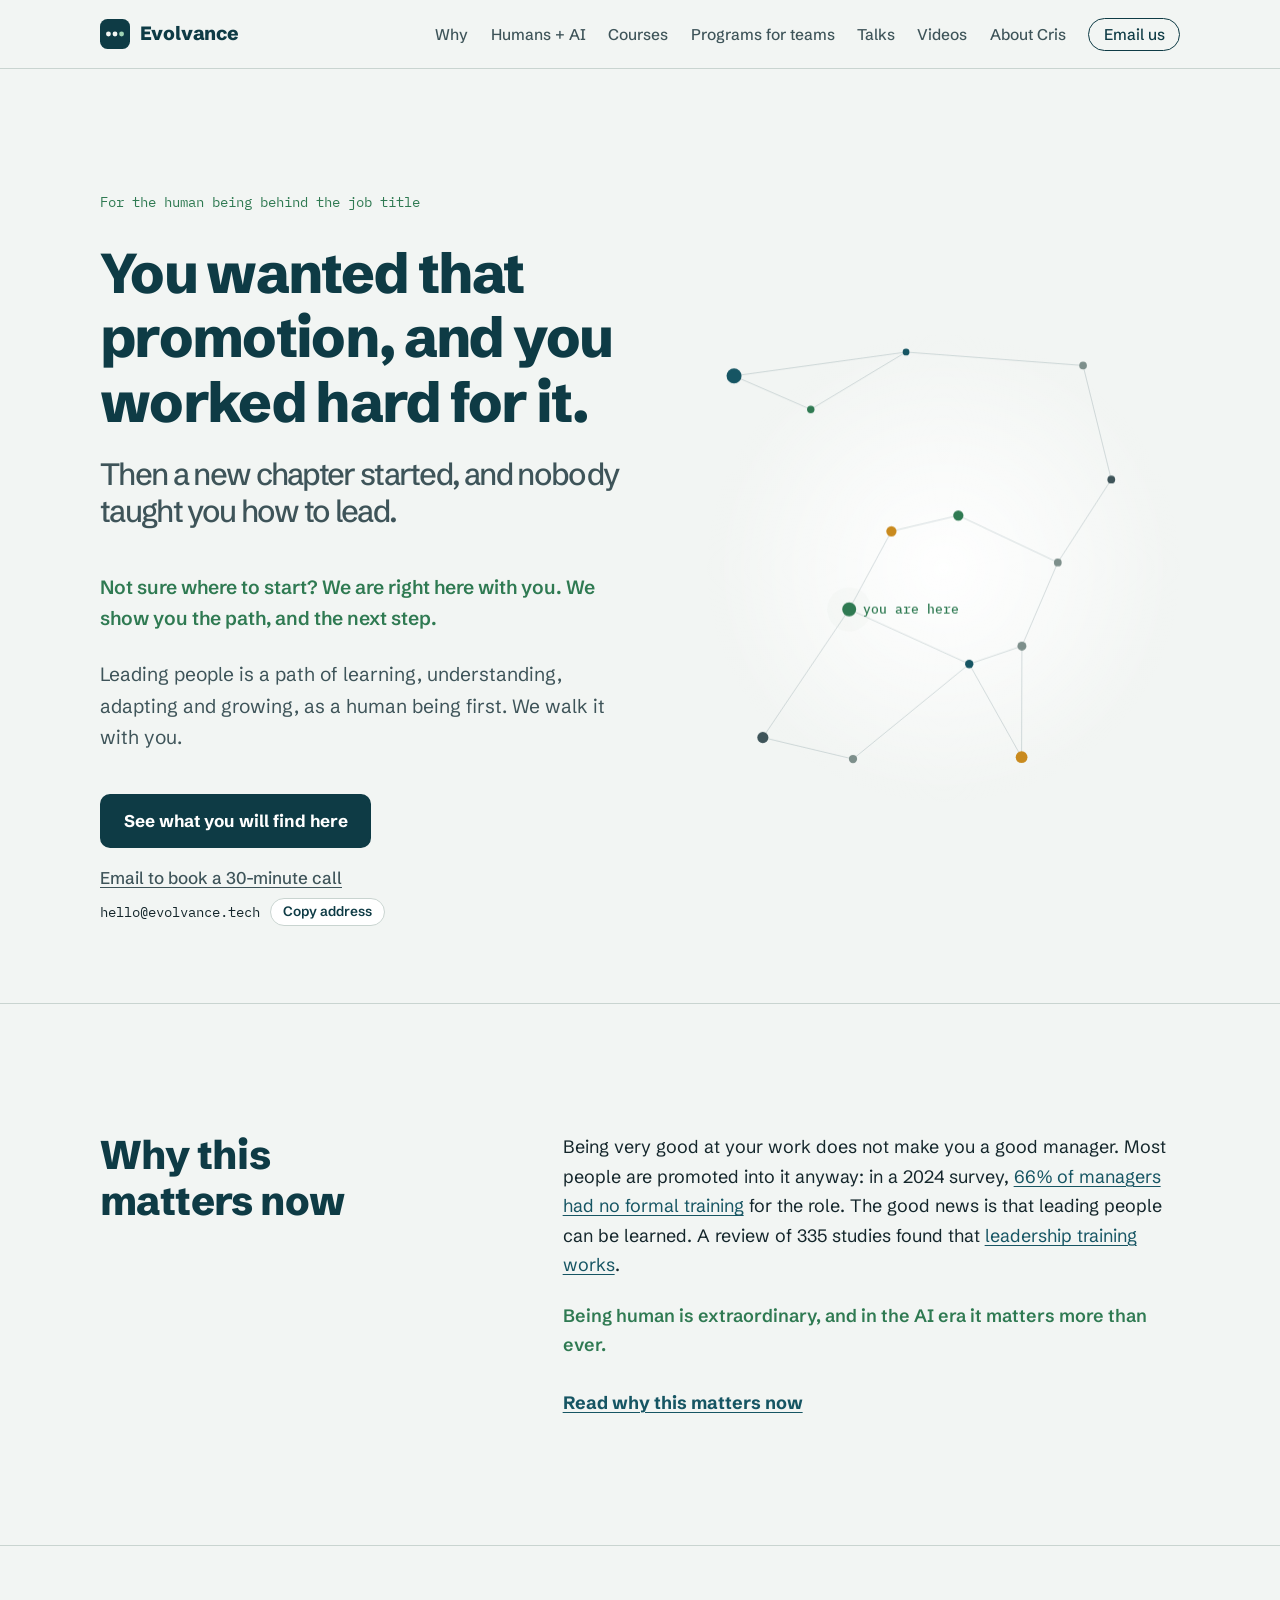
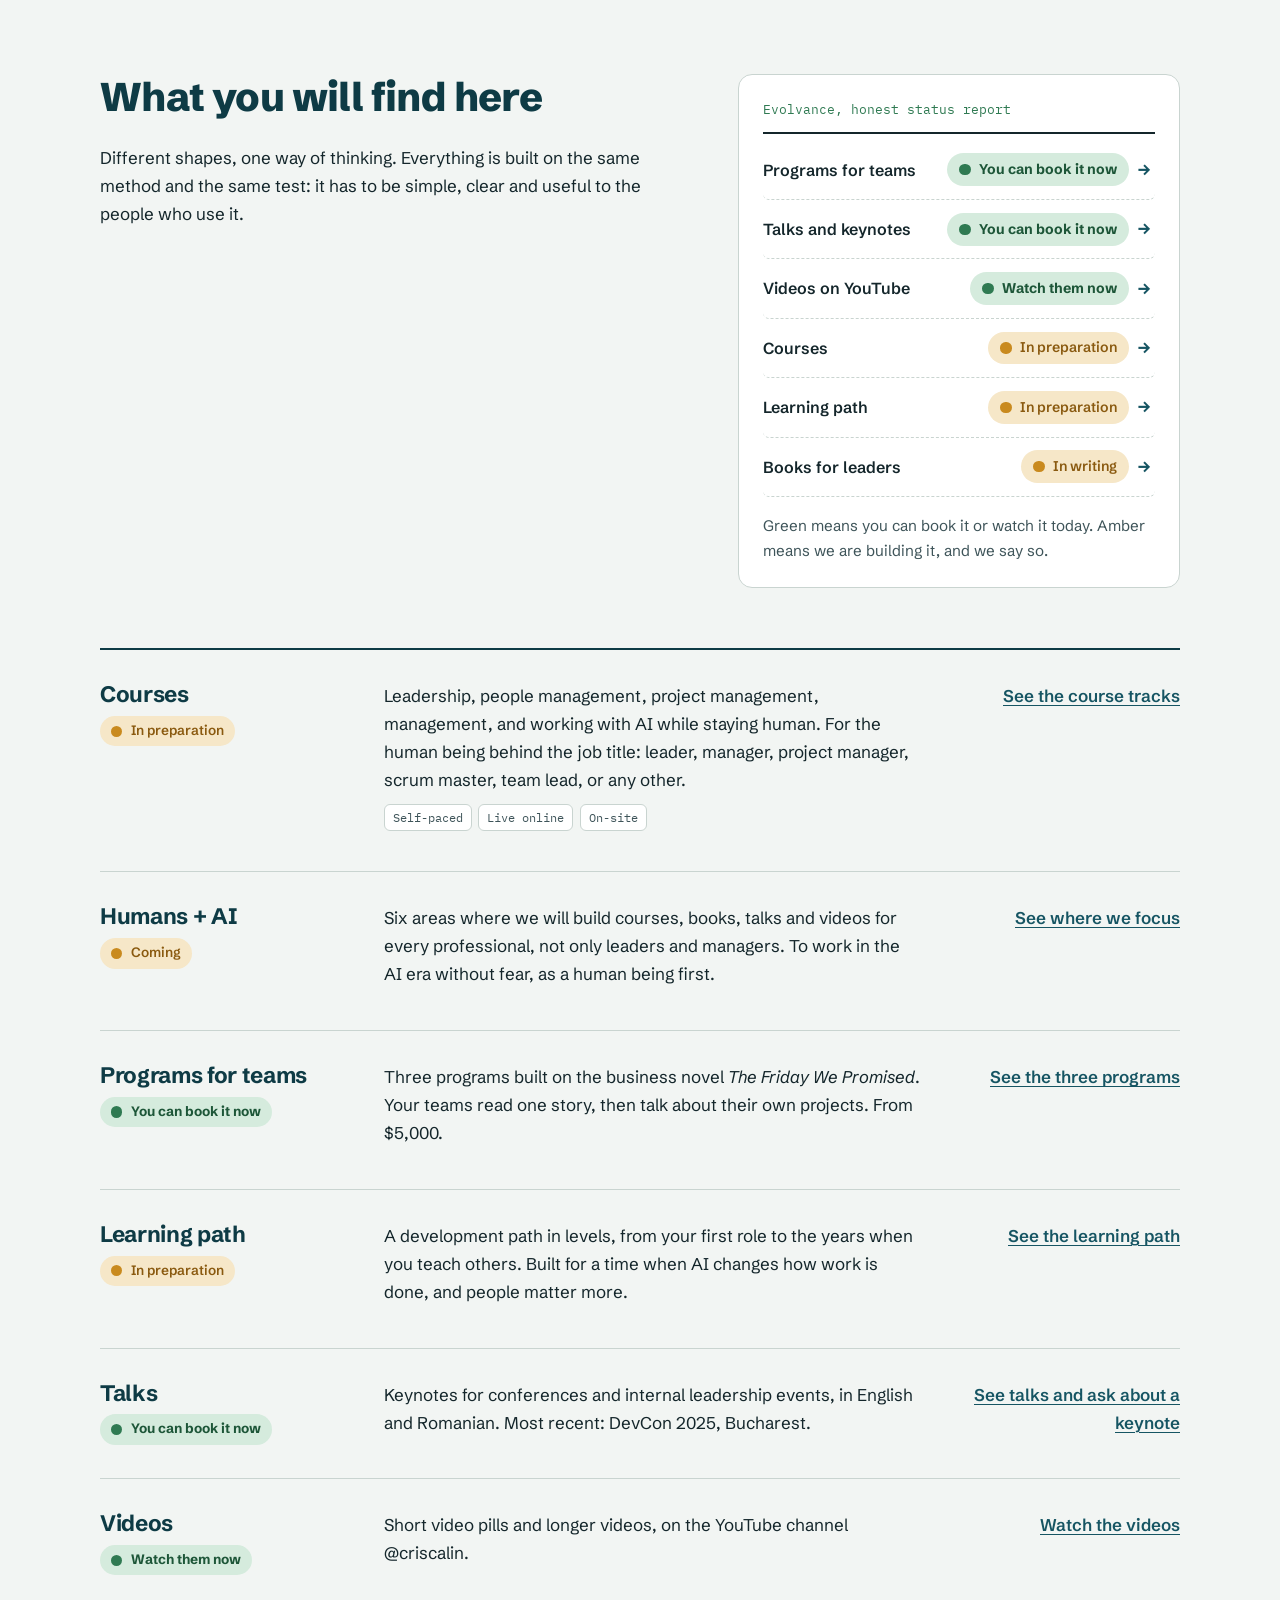
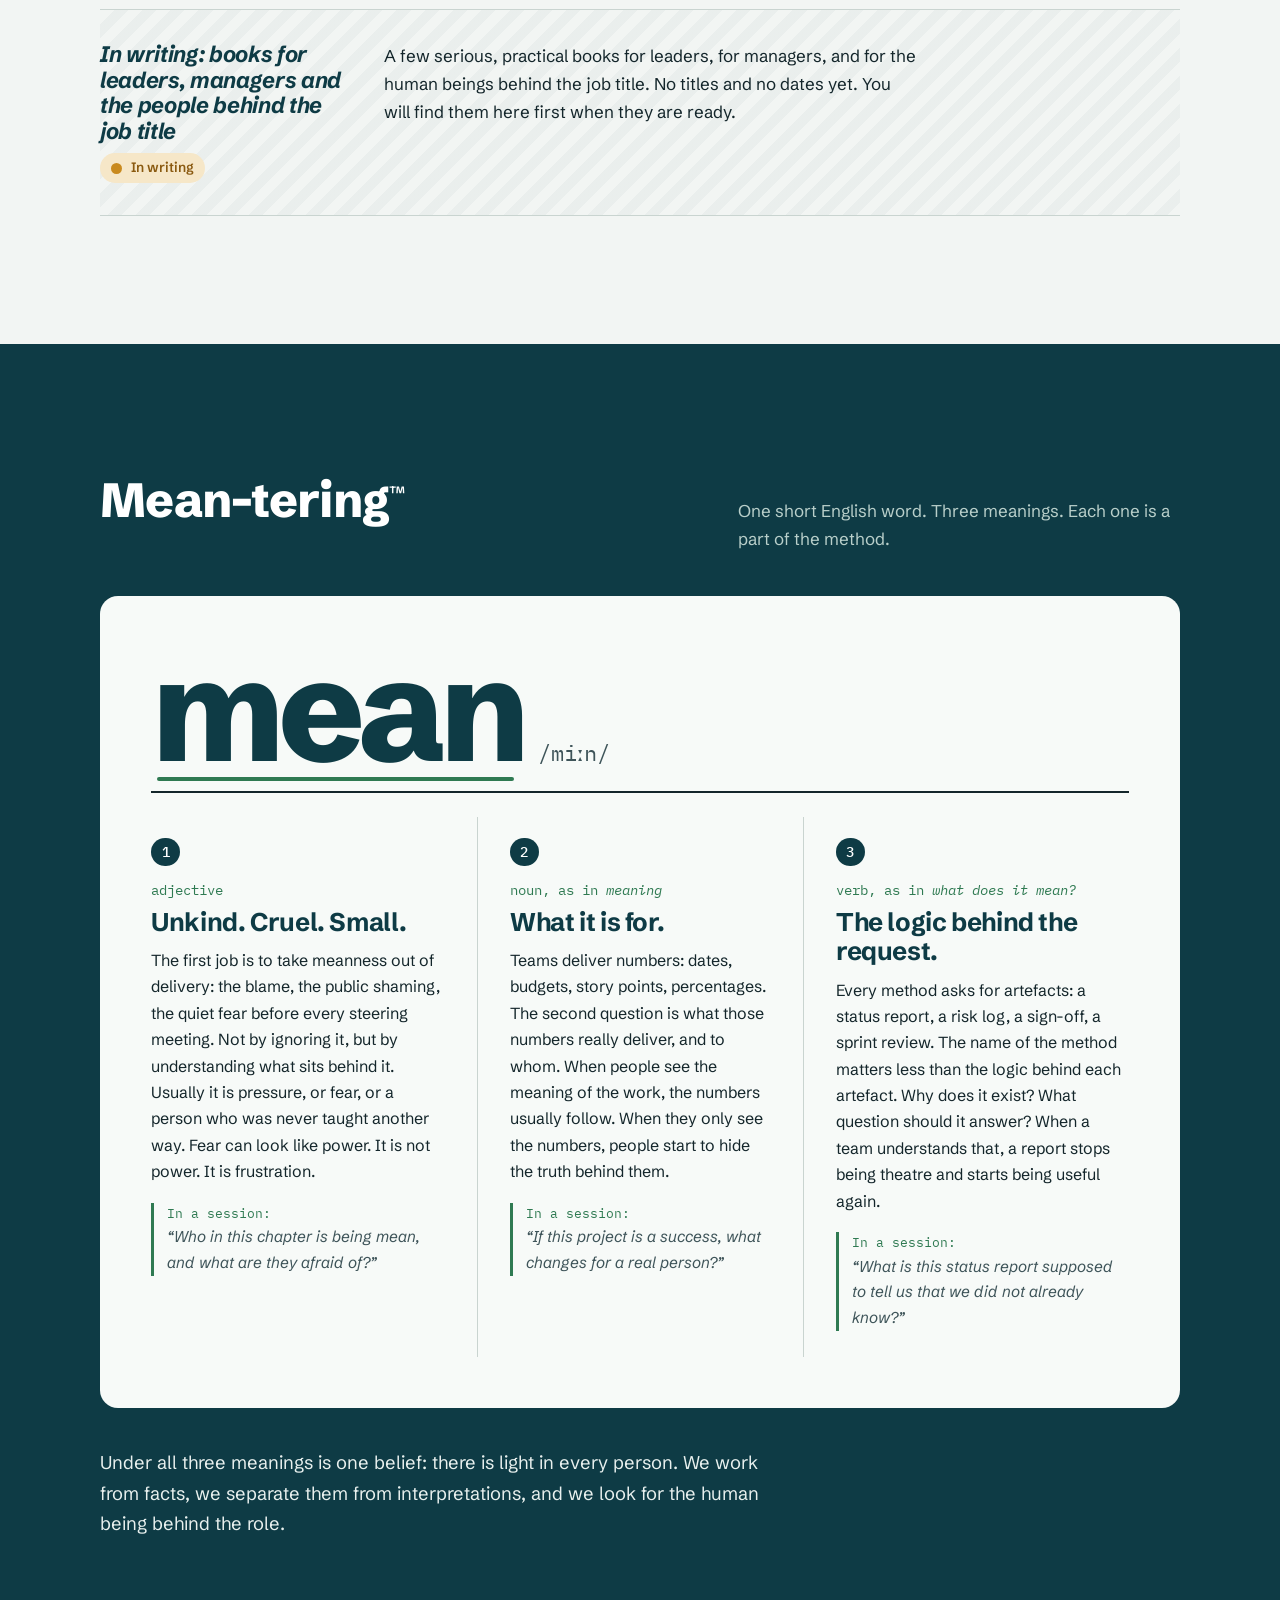
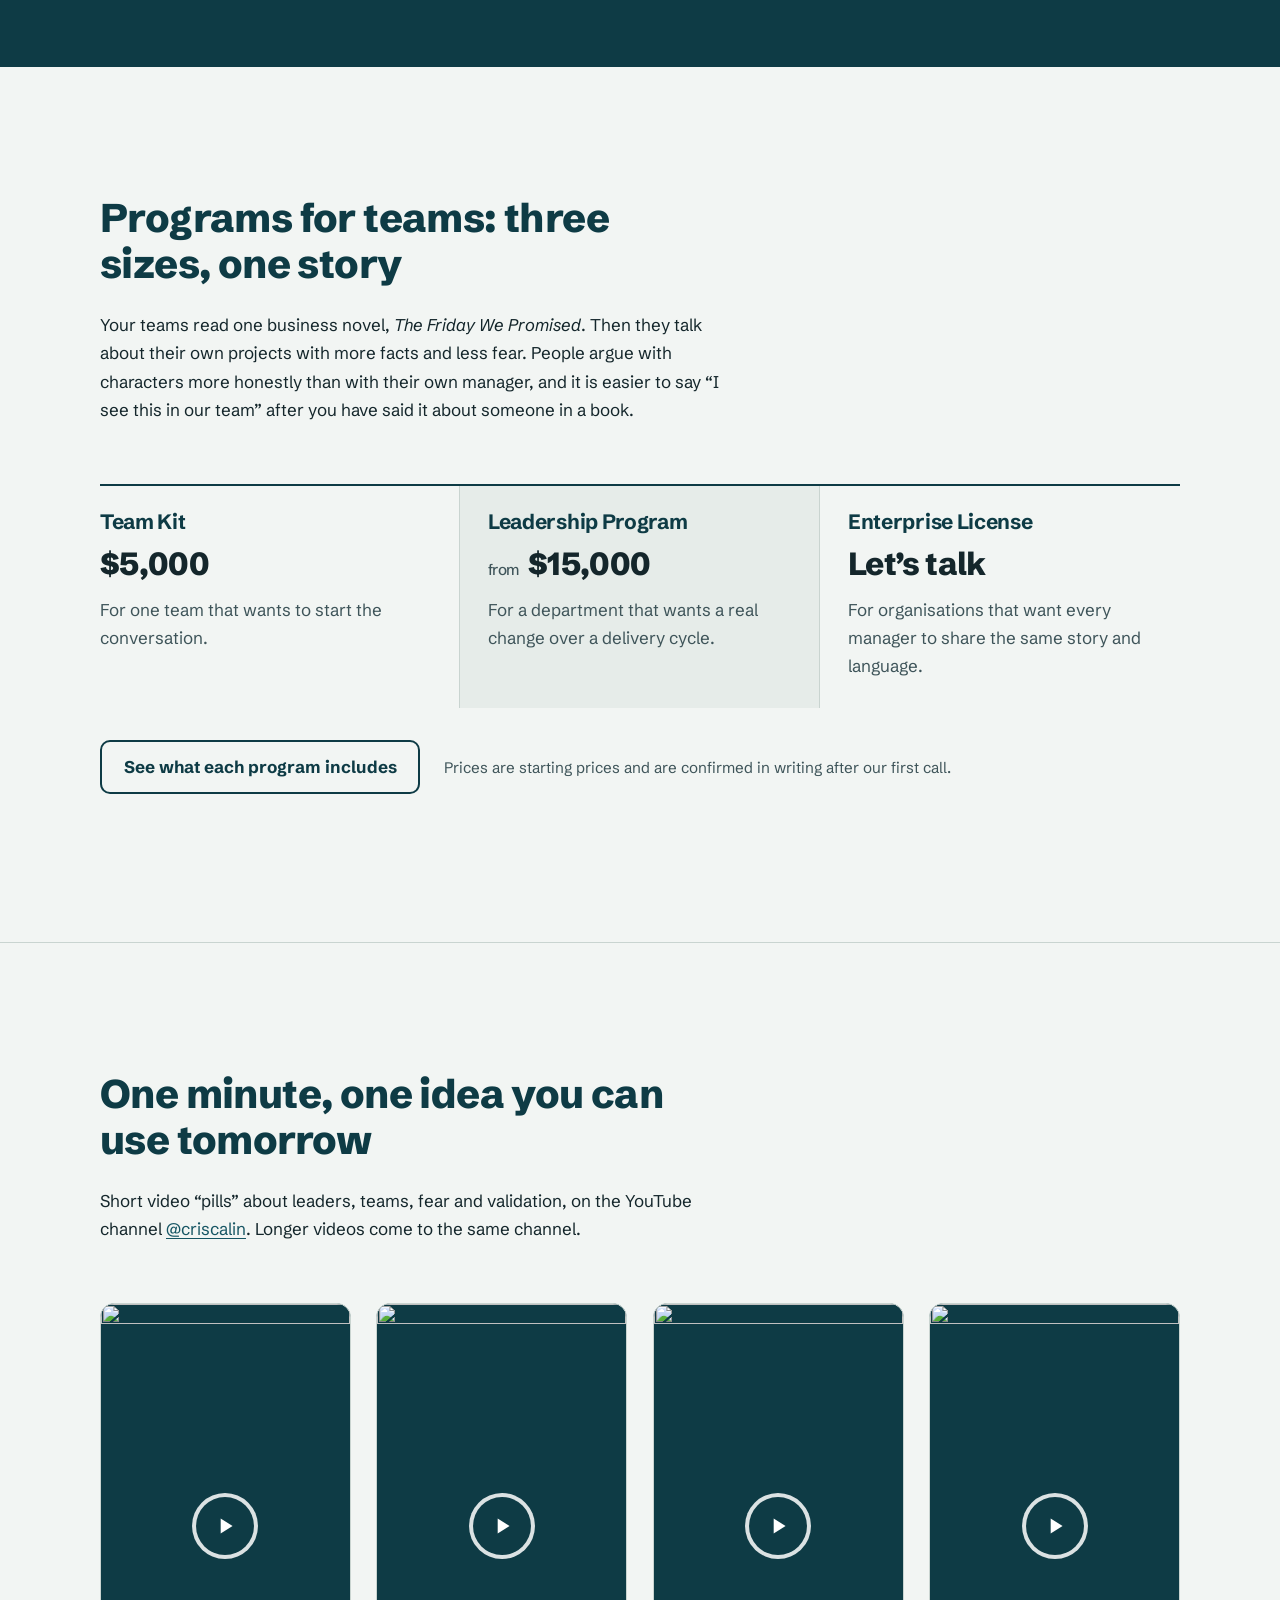
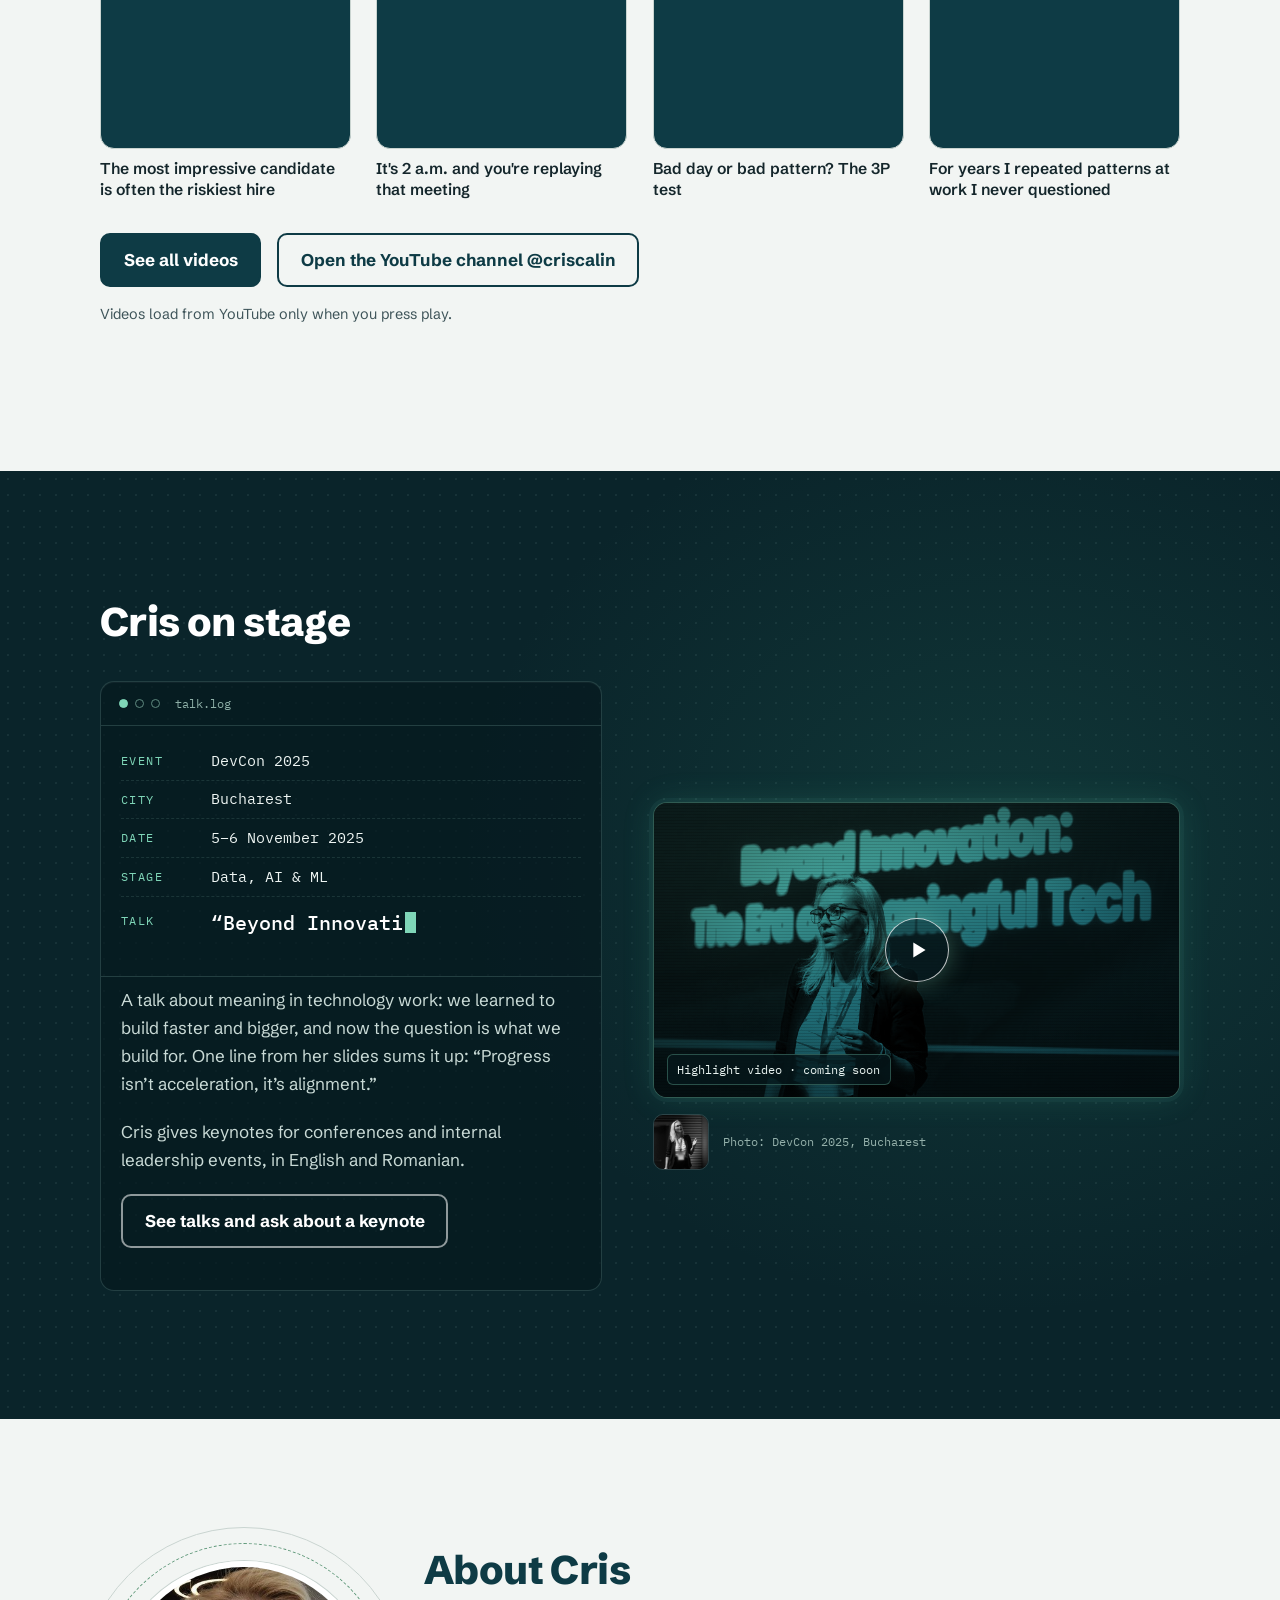
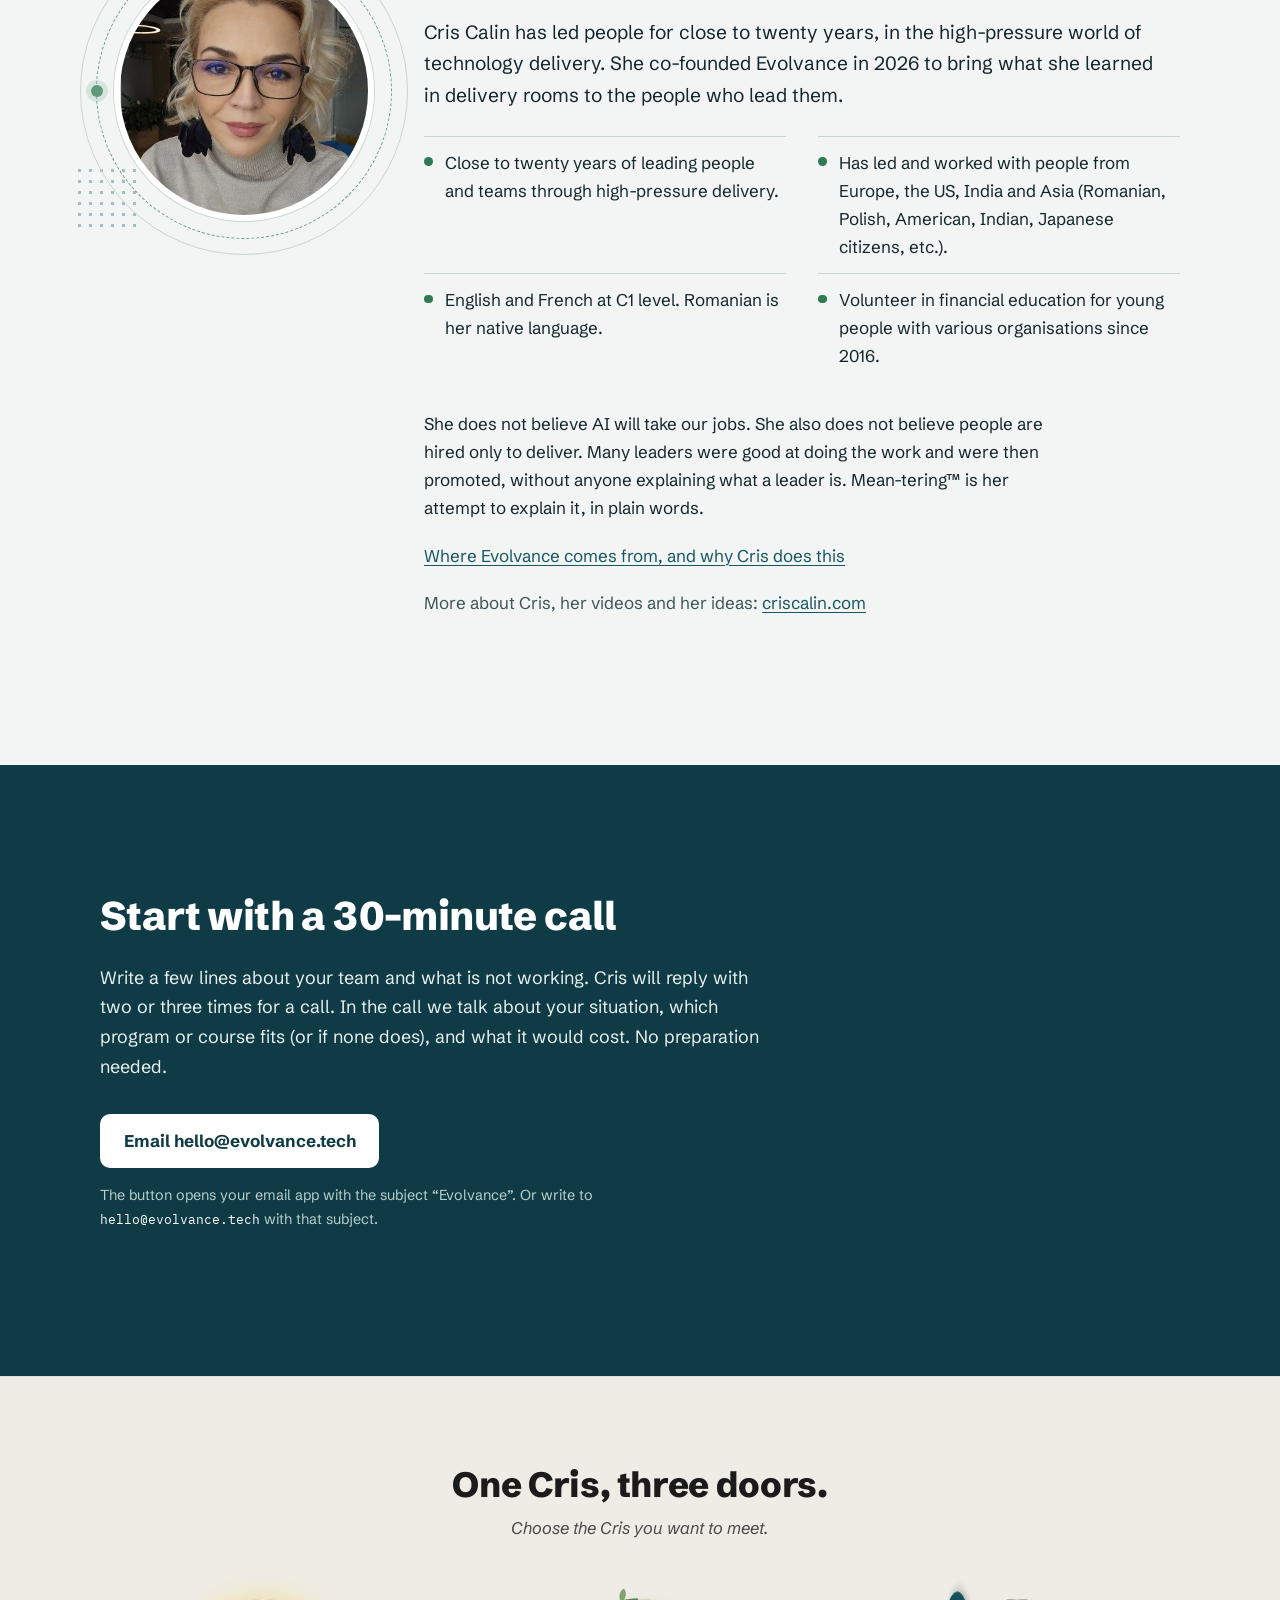
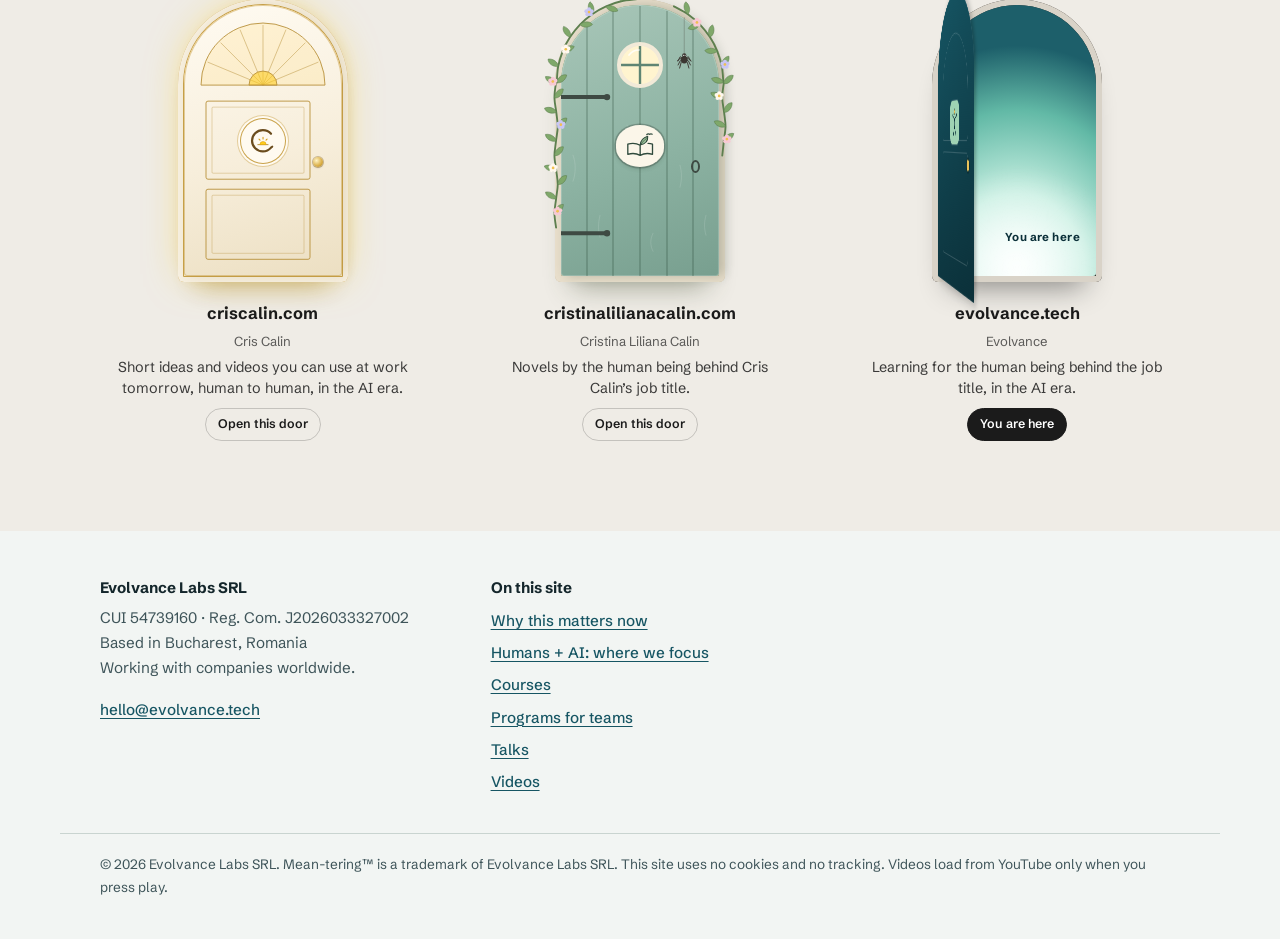
==== commit f844606f: "Status card rows link to their pages; new link preview image and description Co-Authored-By: Claude " ====
--- a/index.html
+++ b/index.html
@@ -12,22 +12,22 @@
 <meta property="og:type" content="website">
 <meta property="og:site_name" content="Evolvance">
 <meta property="og:title" content="Evolvance | learning for the human being behind the job title">
-<meta property="og:description" content="AI is changing how work is done. Evolvance is for the human being behind the job title, who works with people and for them: courses, programs for teams, talks and short videos by Cris Calin.">
+<meta property="og:description" content="Nobody taught you how to lead. Courses, programs for teams, talks and short videos for the human being behind the job title. By Cris Calin.">
 <meta property="og:url" content="https://evolvance.tech/">
-<meta property="og:image" content="https://evolvance.tech/img/og-evolvance.jpg">
+<meta property="og:image" content="https://evolvance.tech/img/og-2026.jpg">
 <meta property="og:image:width" content="1200">
 <meta property="og:image:height" content="630">
-<meta property="og:image:alt" content="Cris Calin on stage at DevCon 2025, in front of the title of her talk, Beyond Innovation: The Era of Meaningful Tech">
+<meta property="og:image:alt" content="Evolvance: Nobody taught you how to lead. We walk it with you.">
 <meta name="twitter:card" content="summary_large_image">
 <meta name="twitter:title" content="Evolvance | learning for the human being behind the job title">
-<meta name="twitter:description" content="AI is changing how work is done. Evolvance is for the human being behind the job title, who works with people and for them: courses, programs for teams, talks and short videos by Cris Calin.">
-<meta name="twitter:image" content="https://evolvance.tech/img/og-evolvance.jpg">
+<meta name="twitter:description" content="Nobody taught you how to lead. Courses, programs for teams, talks and short videos for the human being behind the job title. By Cris Calin.">
+<meta name="twitter:image" content="https://evolvance.tech/img/og-2026.jpg">
 
 <link rel="icon" href="favicon.svg" type="image/svg+xml">
 <link rel="preconnect" href="https://fonts.googleapis.com">
 <link rel="preconnect" href="https://fonts.gstatic.com" crossorigin>
 <link href="https://fonts.googleapis.com/css2?family=Schibsted+Grotesk:ital,wght@0,400;0,500;0,700;0,800;1,400&family=IBM+Plex+Mono:wght@400;500&display=swap" rel="stylesheet">
-<link rel="stylesheet" href="style.css">
+<link rel="stylesheet" href="style.css?v=20261124b">
 <script>if(!matchMedia("(prefers-reduced-motion: reduce)").matches)document.documentElement.classList.add("js")</script>
 <script type="application/ld+json">
 {
@@ -156,12 +156,12 @@
         </div>
         <aside class="status-card" aria-labelledby="sc-h">
           <p class="sc-head" id="sc-h">Evolvance, honest status report</p>
-        <div class="sc-row"><span class="sc-label">Programs for teams</span><span class="pill pill-green"><i aria-hidden="true"></i>You can book it now</span></div>
-        <div class="sc-row"><span class="sc-label">Talks and keynotes</span><span class="pill pill-green"><i aria-hidden="true"></i>You can book it now</span></div>
-        <div class="sc-row"><span class="sc-label">Videos on YouTube</span><span class="pill pill-green"><i aria-hidden="true"></i>Watch them now</span></div>
-        <div class="sc-row"><span class="sc-label">Courses</span><span class="pill pill-amber"><i aria-hidden="true"></i>In preparation</span></div>
-        <div class="sc-row"><span class="sc-label">Learning path</span><span class="pill pill-amber"><i aria-hidden="true"></i>In preparation</span></div>
-        <div class="sc-row"><span class="sc-label">Books for leaders</span><span class="pill pill-amber"><i aria-hidden="true"></i>In writing</span></div>
+        <a class="sc-row" href="programs/index.html"><span class="sc-label">Programs for teams</span><span class="pill pill-green"><i aria-hidden="true"></i>You can book it now</span><span class="sc-go" aria-hidden="true">&rarr;</span></a>
+        <a class="sc-row" href="talks/index.html"><span class="sc-label">Talks and keynotes</span><span class="pill pill-green"><i aria-hidden="true"></i>You can book it now</span><span class="sc-go" aria-hidden="true">&rarr;</span></a>
+        <a class="sc-row" href="videos/index.html"><span class="sc-label">Videos on YouTube</span><span class="pill pill-green"><i aria-hidden="true"></i>Watch them now</span><span class="sc-go" aria-hidden="true">&rarr;</span></a>
+        <a class="sc-row" href="courses/index.html"><span class="sc-label">Courses</span><span class="pill pill-amber"><i aria-hidden="true"></i>In preparation</span><span class="sc-go" aria-hidden="true">&rarr;</span></a>
+        <a class="sc-row" href="programs/index.html#learning-path"><span class="sc-label">Learning path</span><span class="pill pill-amber"><i aria-hidden="true"></i>In preparation</span><span class="sc-go" aria-hidden="true">&rarr;</span></a>
+        <a class="sc-row" href="#offer-book"><span class="sc-label">Books for leaders</span><span class="pill pill-amber"><i aria-hidden="true"></i>In writing</span><span class="sc-go" aria-hidden="true">&rarr;</span></a>
           <p class="sc-note">Green means you can book it or watch it today. Amber means we are building it, and we say so.</p>
         </aside>
       </div>
--- a/style.css
+++ b/style.css
@@ -763,3 +763,10 @@
 
 /* About photo travels with the text while reading (desktop) */
 @media (min-width:701px){.about-photo-wrap{position:sticky;top:110px;align-self:start}}
+
+/* status card rows are links */
+a.sc-row{color:inherit;text-decoration:none;position:relative;padding-right:1.6rem!important;border-radius:6px;transition:background .15s}
+a.sc-row:hover,a.sc-row:focus-visible{background:var(--paper)}
+a.sc-row:hover .sc-label,a.sc-row:focus-visible .sc-label{color:var(--teal);text-decoration:underline;text-underline-offset:3px}
+.sc-go{position:absolute;right:.3rem;top:50%;transform:translateY(-50%);color:var(--teal-2);font-weight:700;transition:transform .15s}
+a.sc-row:hover .sc-go{transform:translate(3px,-50%)}
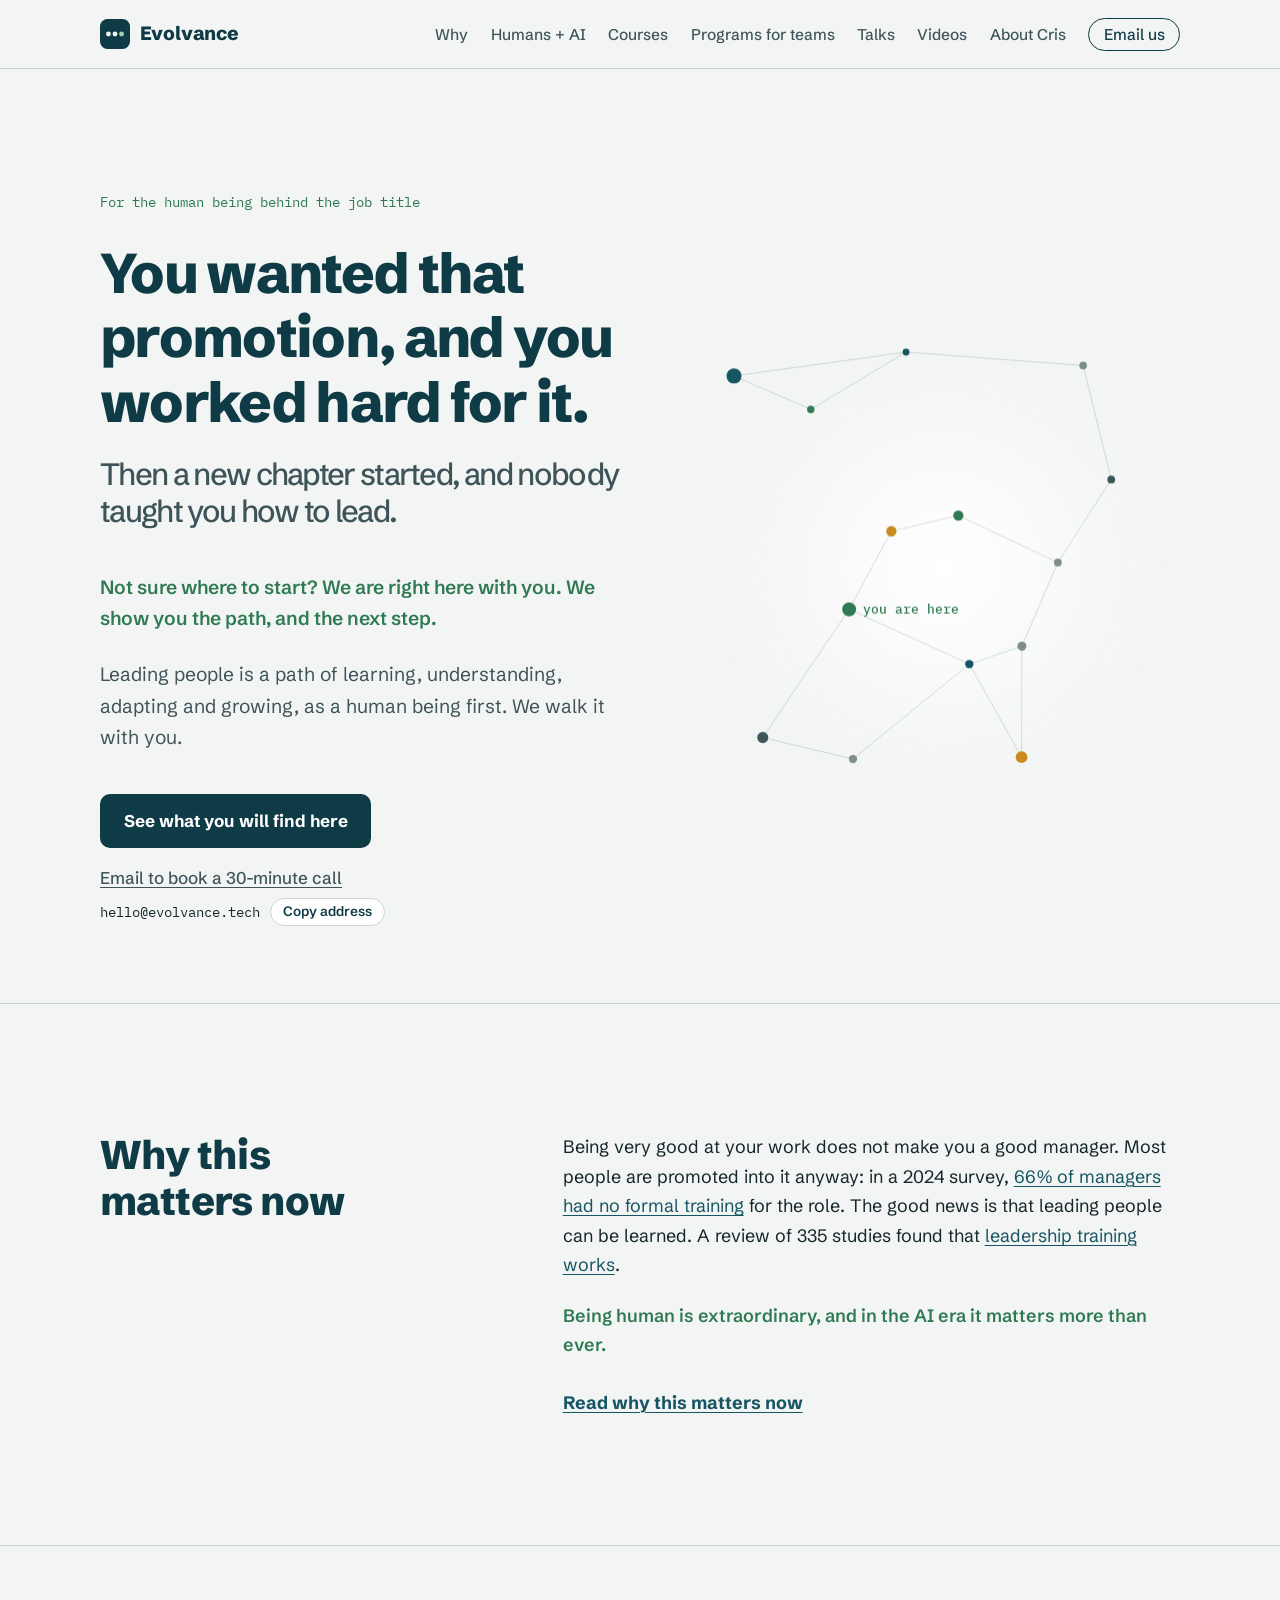
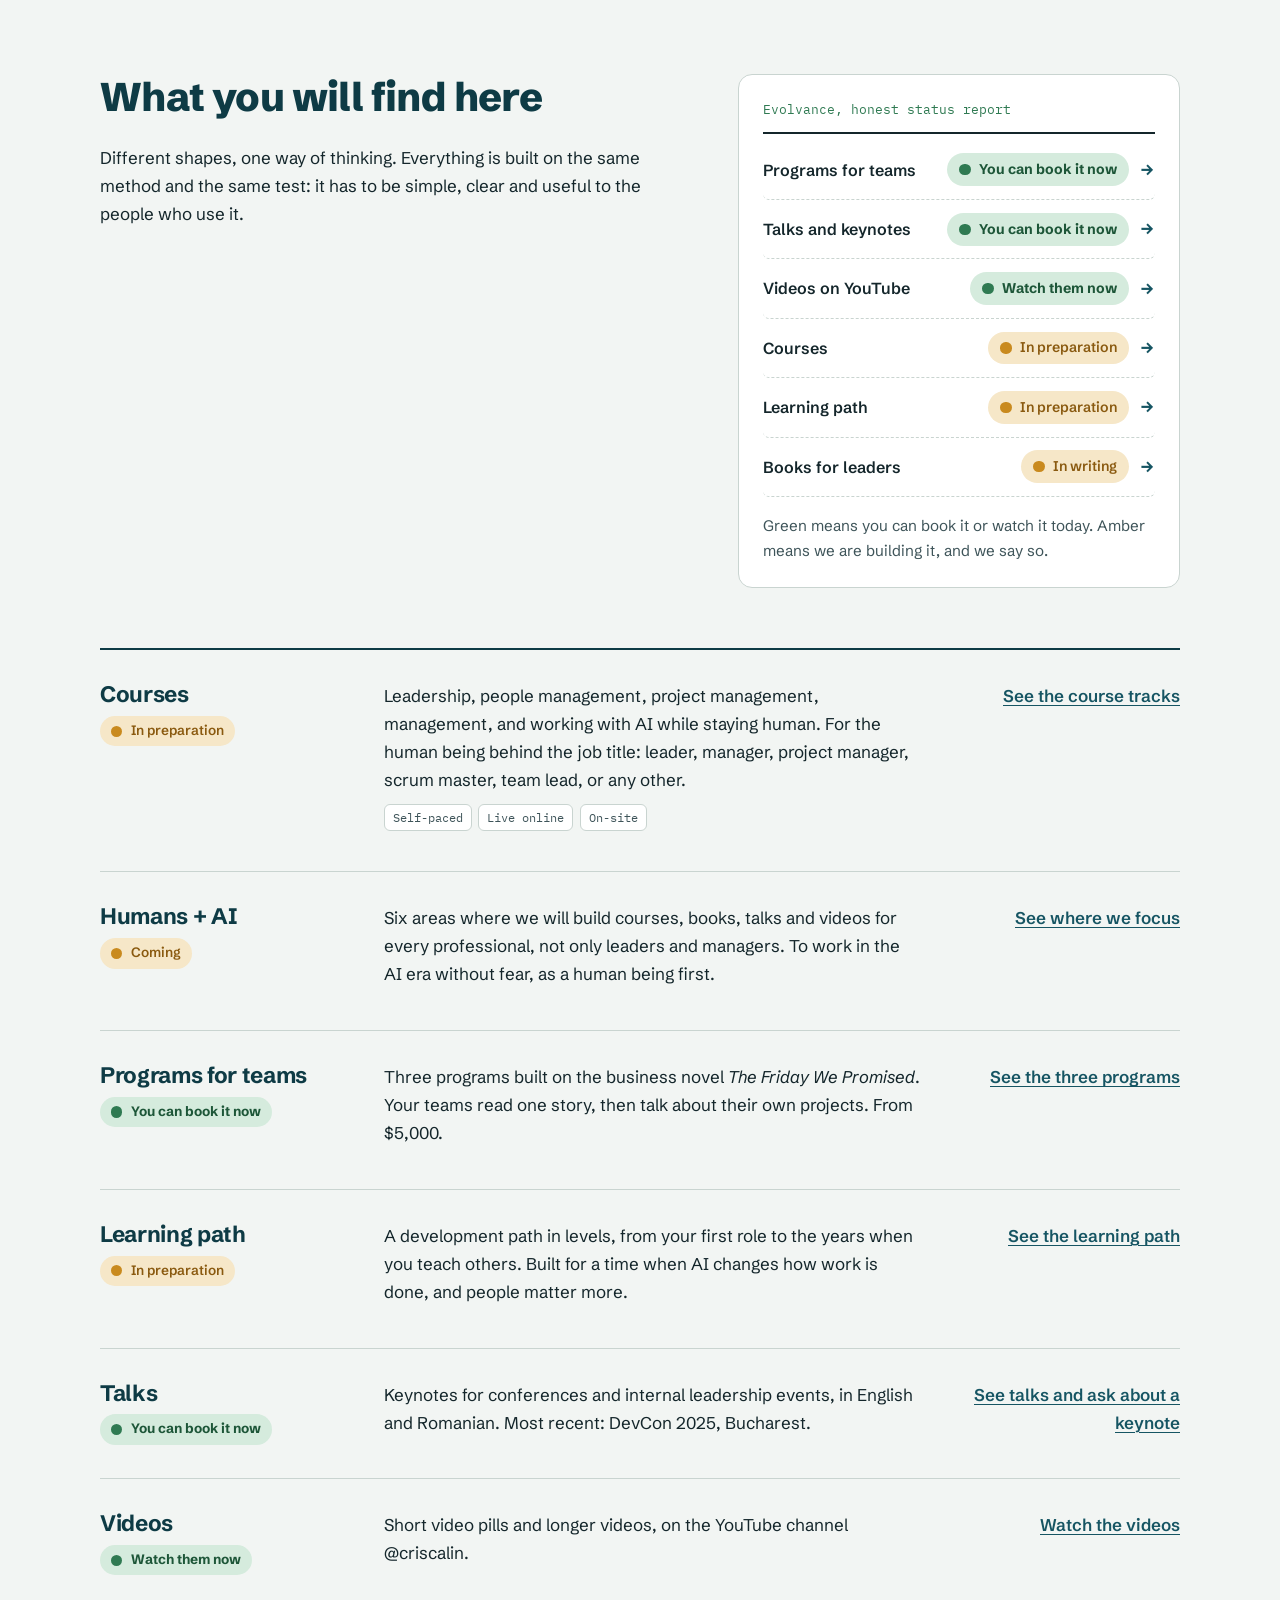
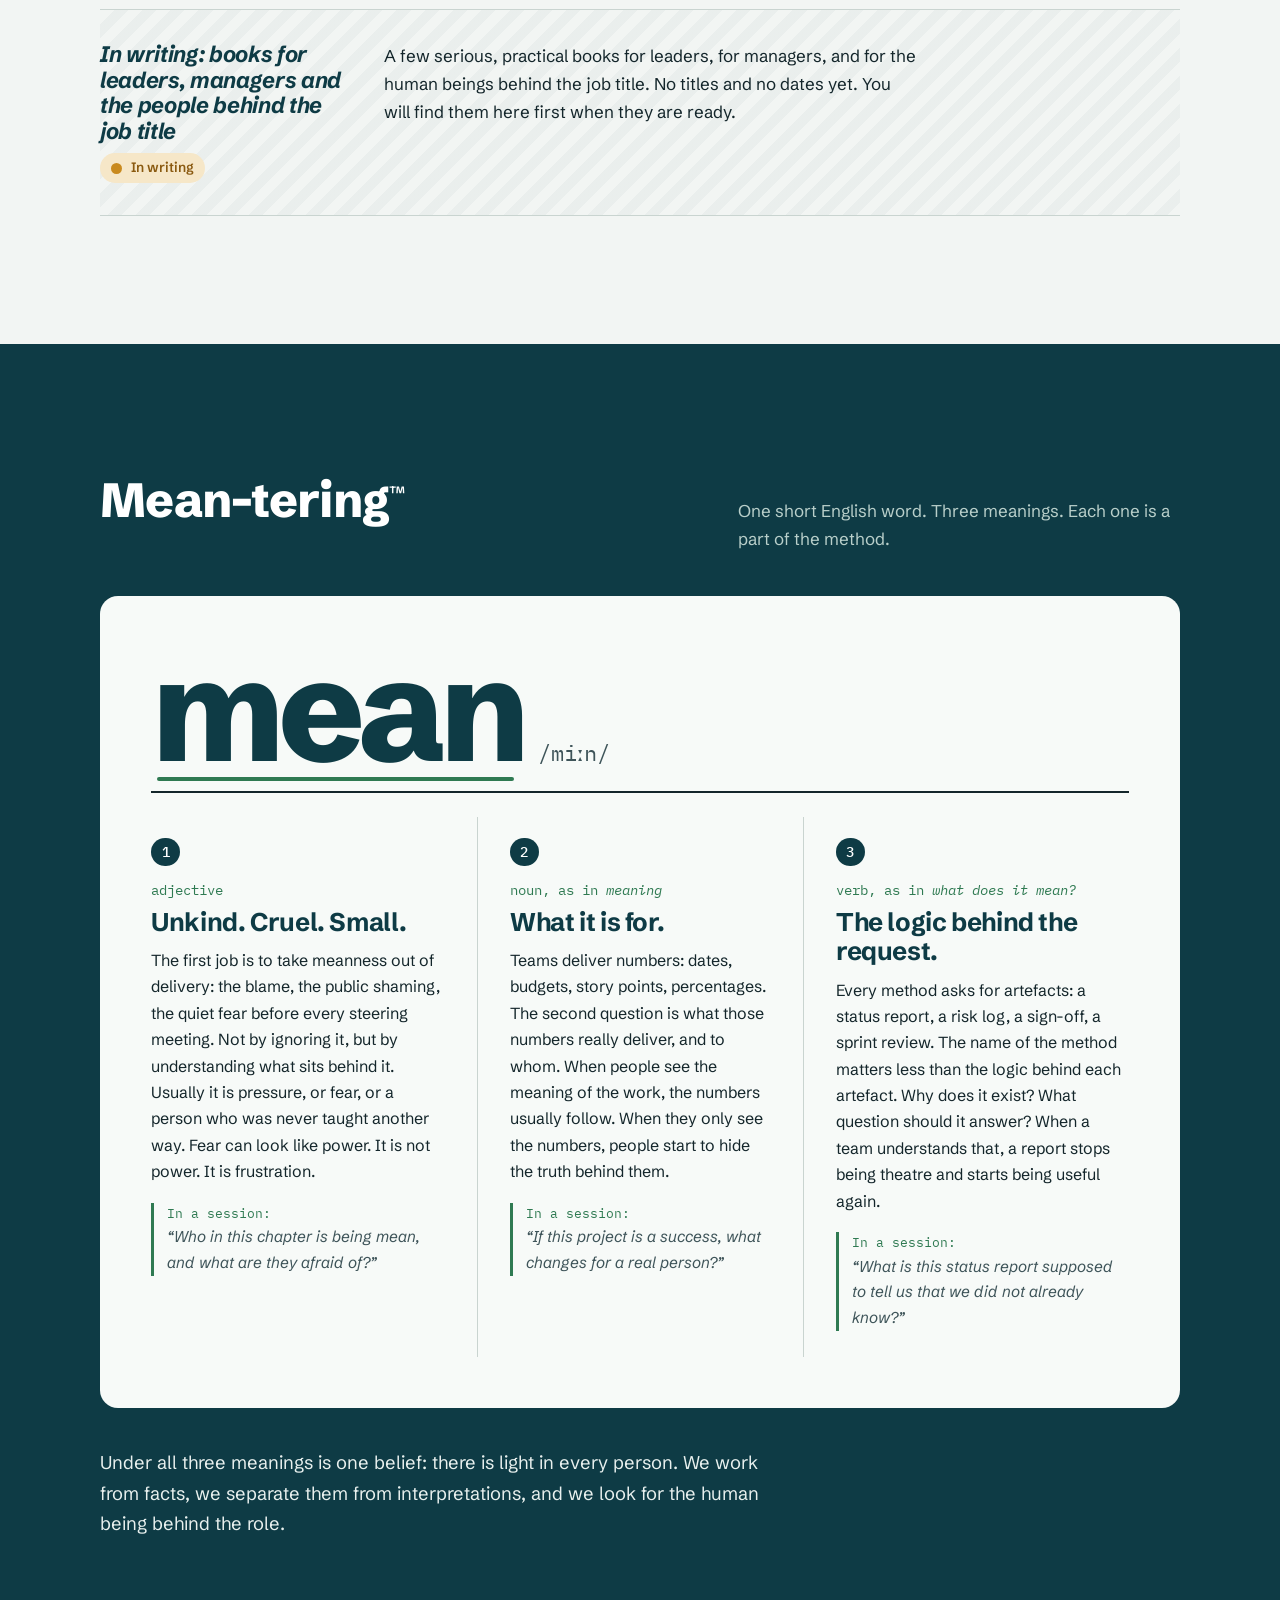
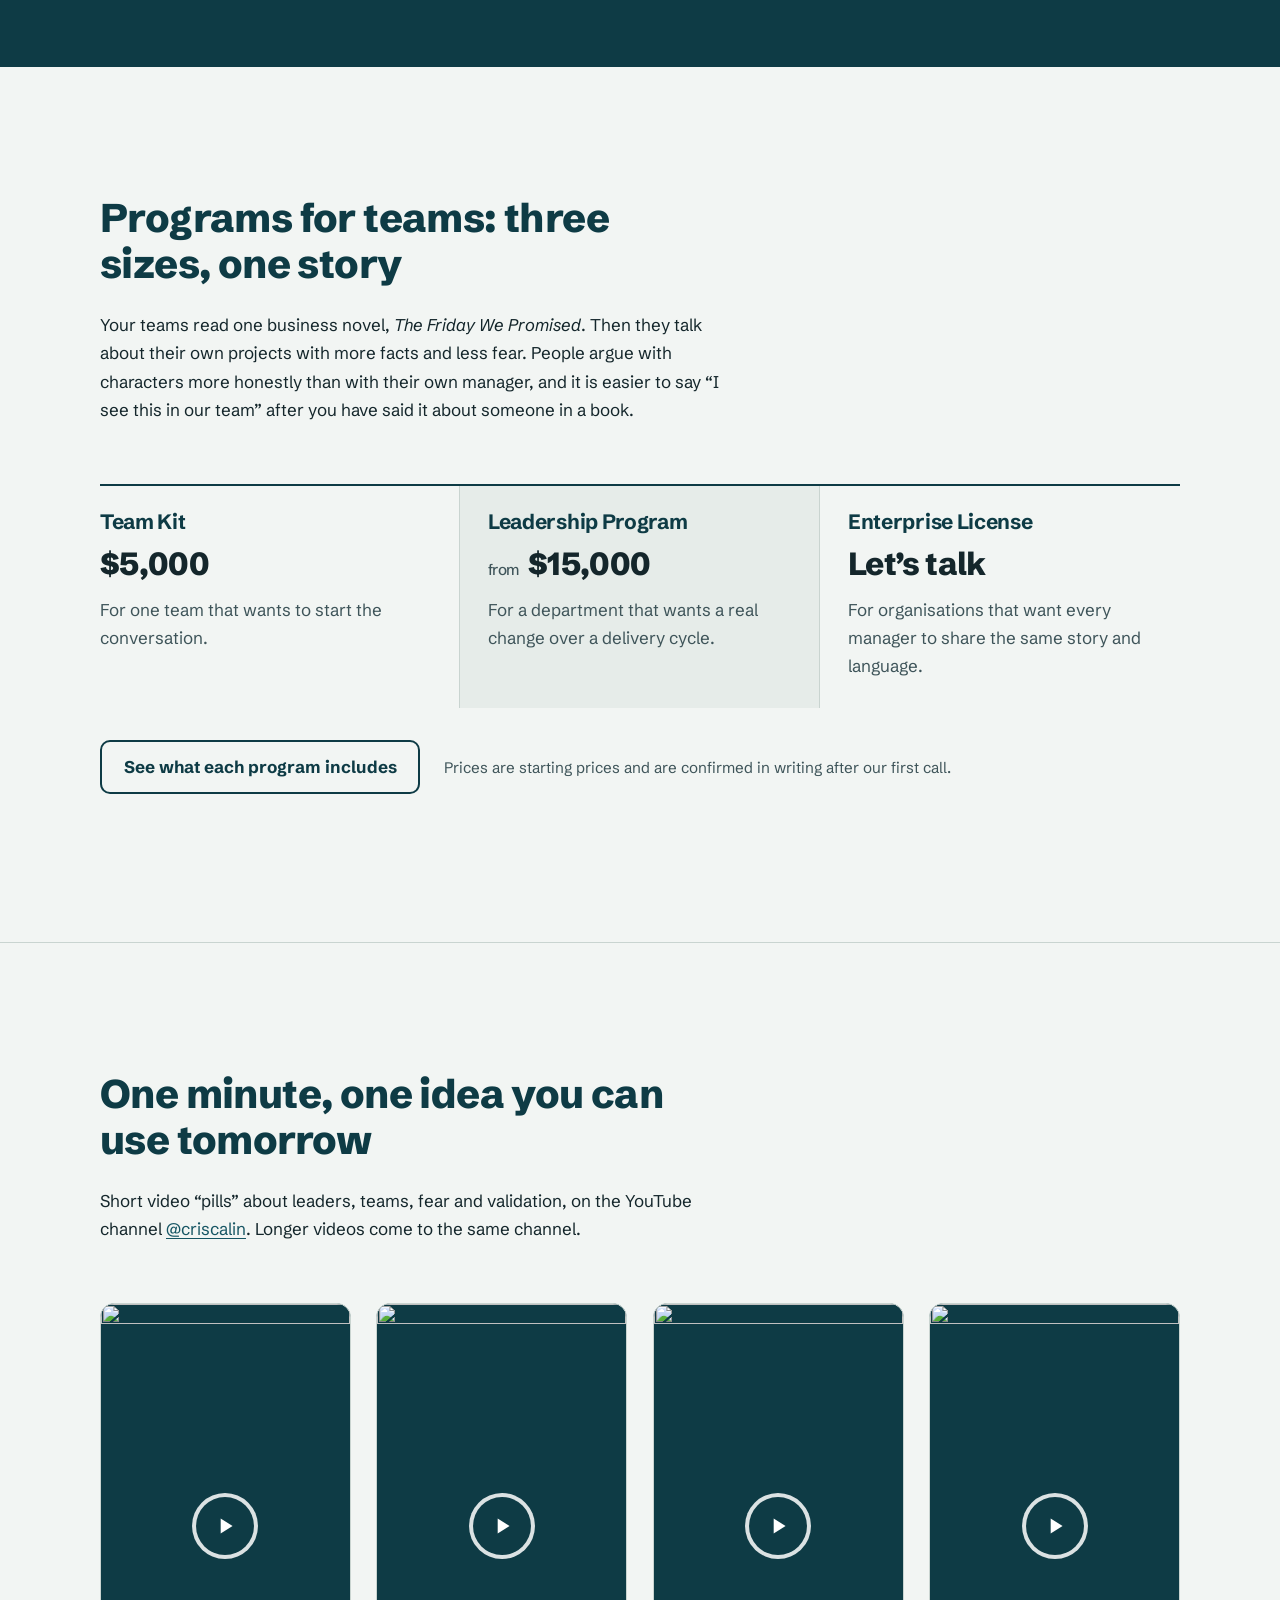
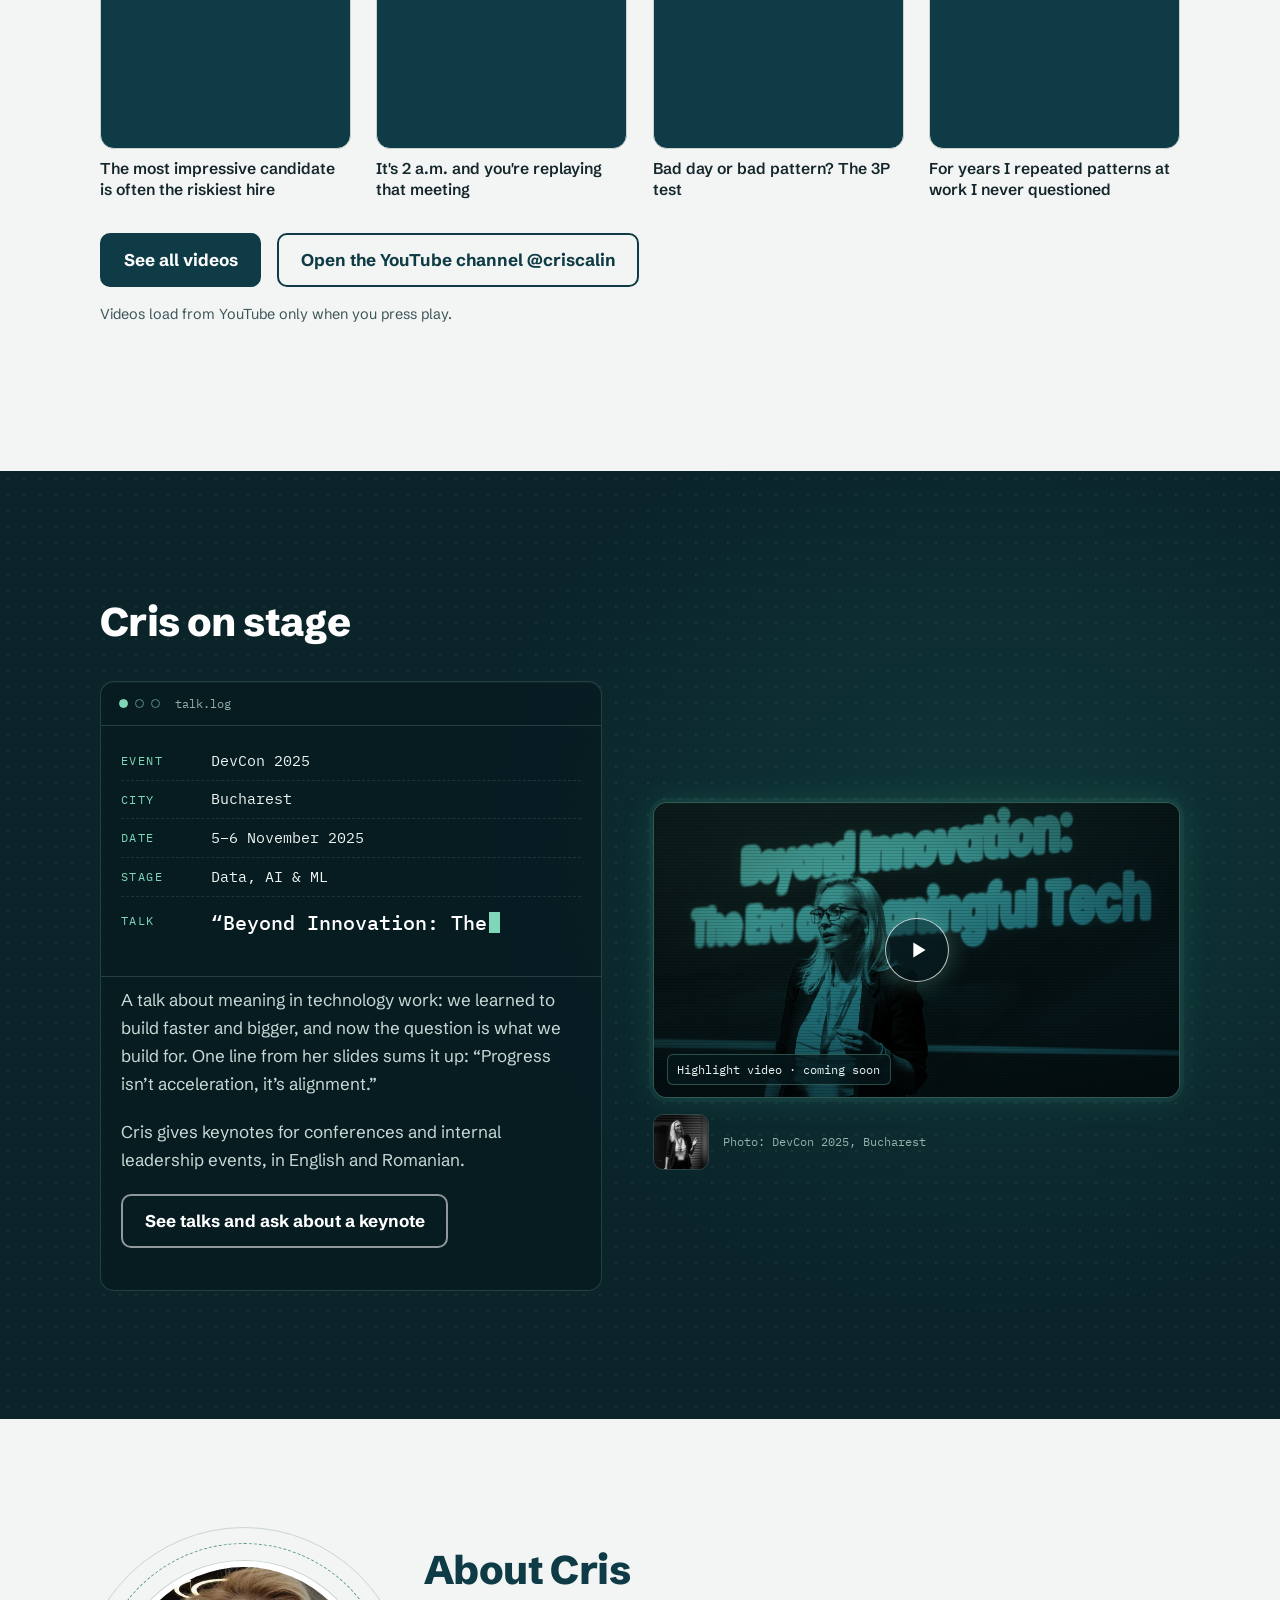
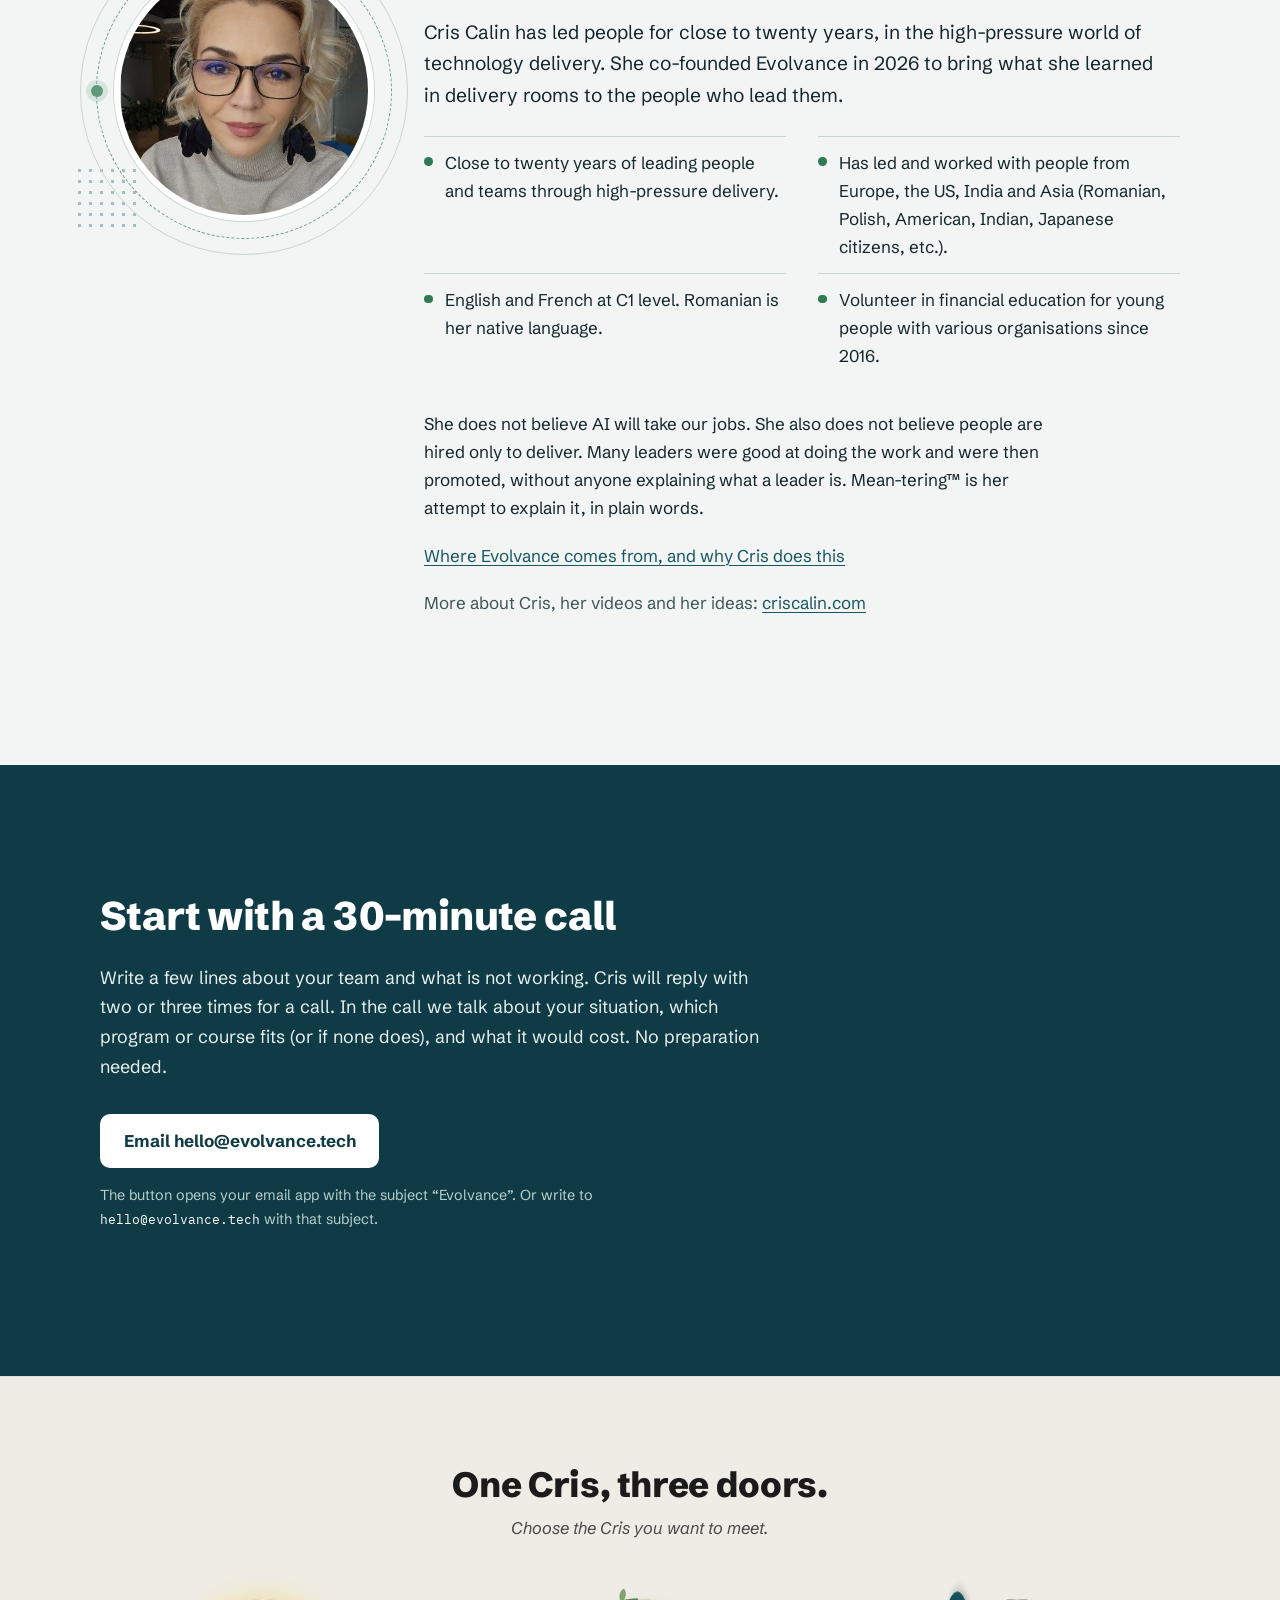
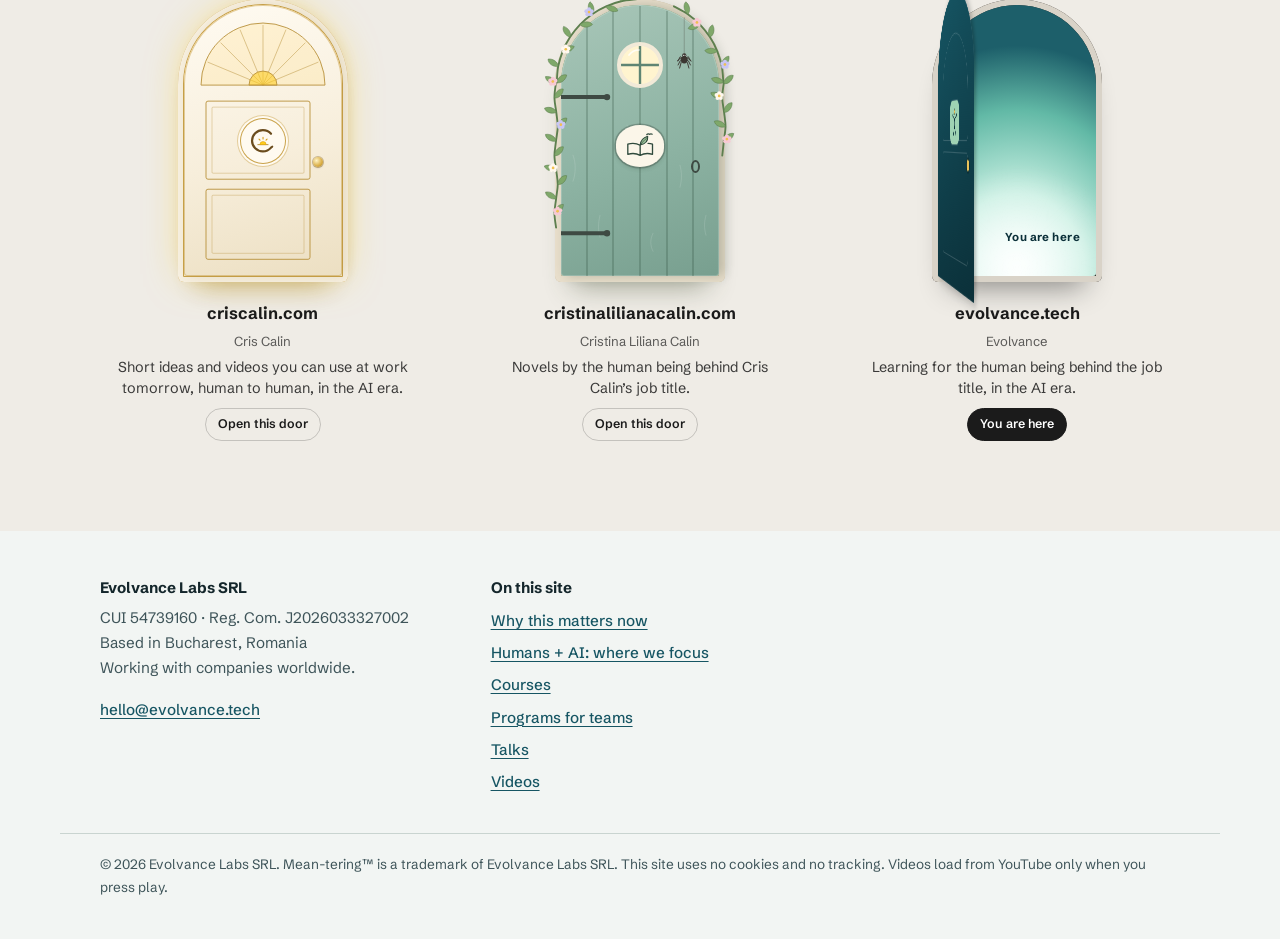
==== commit b3b3567a: "Offer list: titles and status pills link to their pages Co-Authored-By: Claude Opus 5.5 <noreply@ant" ====
--- a/index.html
+++ b/index.html
@@ -27,7 +27,7 @@
 <link rel="preconnect" href="https://fonts.googleapis.com">
 <link rel="preconnect" href="https://fonts.gstatic.com" crossorigin>
 <link href="https://fonts.googleapis.com/css2?family=Schibsted+Grotesk:ital,wght@0,400;0,500;0,700;0,800;1,400&family=IBM+Plex+Mono:wght@400;500&display=swap" rel="stylesheet">
-<link rel="stylesheet" href="style.css?v=20261124b">
+<link rel="stylesheet" href="style.css?v=20261124c">
 <script>if(!matchMedia("(prefers-reduced-motion: reduce)").matches)document.documentElement.classList.add("js")</script>
 <script type="application/ld+json">
 {
@@ -167,32 +167,32 @@
       </div>
       <div class="offer-list">
         <article class="offer-row" id="offer-courses">
-          <div class="offer-name"><h3>Courses</h3><span class="pill pill-amber"><i aria-hidden="true"></i>In preparation</span></div>
+          <div class="offer-name"><h3><a class="offer-h" href="courses/index.html">Courses</a></h3><a class="pill-link" href="courses/index.html" tabindex="-1"><span class="pill pill-amber"><i aria-hidden="true"></i>In preparation</span></a></div>
           <div class="offer-body"><p>Leadership, people management, project management, management, and working with AI while staying human. For the human being behind the job title: leader, manager, project manager, scrum master, team lead, or any other.</p><ul class="chips" aria-label="Formats"><li>Self-paced</li><li>Live online</li><li>On-site</li></ul></div>
           <p class="offer-link"><a href="courses/index.html">See the course tracks</a></p>
         </article>
         <article class="offer-row" id="offer-focus">
-          <div class="offer-name"><h3>Humans + AI</h3><span class="pill pill-amber"><i aria-hidden="true"></i>Coming</span></div>
+          <div class="offer-name"><h3><a class="offer-h" href="focus/index.html">Humans + AI</a></h3><a class="pill-link" href="focus/index.html" tabindex="-1"><span class="pill pill-amber"><i aria-hidden="true"></i>Coming</span></a></div>
           <div class="offer-body"><p>Six areas where we will build courses, books, talks and videos for every professional, not only leaders and managers. To work in the AI era without fear, as a human being first.</p></div>
           <p class="offer-link"><a href="focus/index.html">See where we focus</a></p>
         </article>
         <article class="offer-row" id="offer-programs">
-          <div class="offer-name"><h3>Programs for teams</h3><span class="pill pill-green"><i aria-hidden="true"></i>You can book it now</span></div>
+          <div class="offer-name"><h3><a class="offer-h" href="programs/index.html">Programs for teams</a></h3><a class="pill-link" href="programs/index.html" tabindex="-1"><span class="pill pill-green"><i aria-hidden="true"></i>You can book it now</span></a></div>
           <div class="offer-body"><p>Three programs built on the business novel <cite>The Friday We Promised</cite>. Your teams read one story, then talk about their own projects. From $5,000.</p></div>
           <p class="offer-link"><a href="programs/index.html">See the three programs</a></p>
         </article>
         <article class="offer-row" id="offer-path">
-          <div class="offer-name"><h3>Learning path</h3><span class="pill pill-amber"><i aria-hidden="true"></i>In preparation</span></div>
+          <div class="offer-name"><h3><a class="offer-h" href="programs/index.html#learning-path">Learning path</a></h3><a class="pill-link" href="programs/index.html#learning-path" tabindex="-1"><span class="pill pill-amber"><i aria-hidden="true"></i>In preparation</span></a></div>
           <div class="offer-body"><p>A development path in levels, from your first role to the years when you teach others. Built for a time when AI changes how work is done, and people matter more.</p></div>
           <p class="offer-link"><a href="programs/index.html#learning-path">See the learning path</a></p>
         </article>
         <article class="offer-row" id="offer-talks">
-          <div class="offer-name"><h3>Talks</h3><span class="pill pill-green"><i aria-hidden="true"></i>You can book it now</span></div>
+          <div class="offer-name"><h3><a class="offer-h" href="talks/index.html">Talks</a></h3><a class="pill-link" href="talks/index.html" tabindex="-1"><span class="pill pill-green"><i aria-hidden="true"></i>You can book it now</span></a></div>
           <div class="offer-body"><p>Keynotes for conferences and internal leadership events, in English and Romanian. Most recent: DevCon 2025, Bucharest.</p></div>
           <p class="offer-link"><a href="talks/index.html">See talks and ask about a keynote</a></p>
         </article>
         <article class="offer-row" id="offer-videos">
-          <div class="offer-name"><h3>Videos</h3><span class="pill pill-green"><i aria-hidden="true"></i>Watch them now</span></div>
+          <div class="offer-name"><h3><a class="offer-h" href="videos/index.html">Videos</a></h3><a class="pill-link" href="videos/index.html" tabindex="-1"><span class="pill pill-green"><i aria-hidden="true"></i>Watch them now</span></a></div>
           <div class="offer-body"><p>Short video pills and longer videos, on the YouTube channel @criscalin.</p></div>
           <p class="offer-link"><a href="videos/index.html">Watch the videos</a></p>
         </article>
--- a/style.css
+++ b/style.css
@@ -770,3 +770,11 @@
 a.sc-row:hover .sc-label,a.sc-row:focus-visible .sc-label{color:var(--teal);text-decoration:underline;text-underline-offset:3px}
 .sc-go{position:absolute;right:.3rem;top:50%;transform:translateY(-50%);color:var(--teal-2);font-weight:700;transition:transform .15s}
 a.sc-row:hover .sc-go{transform:translate(3px,-50%)}
+
+/* offer list: titles and status pills are links */
+a.offer-h{color:inherit;text-decoration:none}
+a.offer-h:hover,a.offer-h:focus-visible{color:var(--teal-2);text-decoration:underline;text-underline-offset:4px}
+a.pill-link{text-decoration:none;display:inline-block}
+a.pill-link:hover .pill{filter:brightness(.95);box-shadow:0 0 0 2px var(--rule)}
+a.sc-row{cursor:pointer}
+a.sc-row .sc-go{right:.15rem}
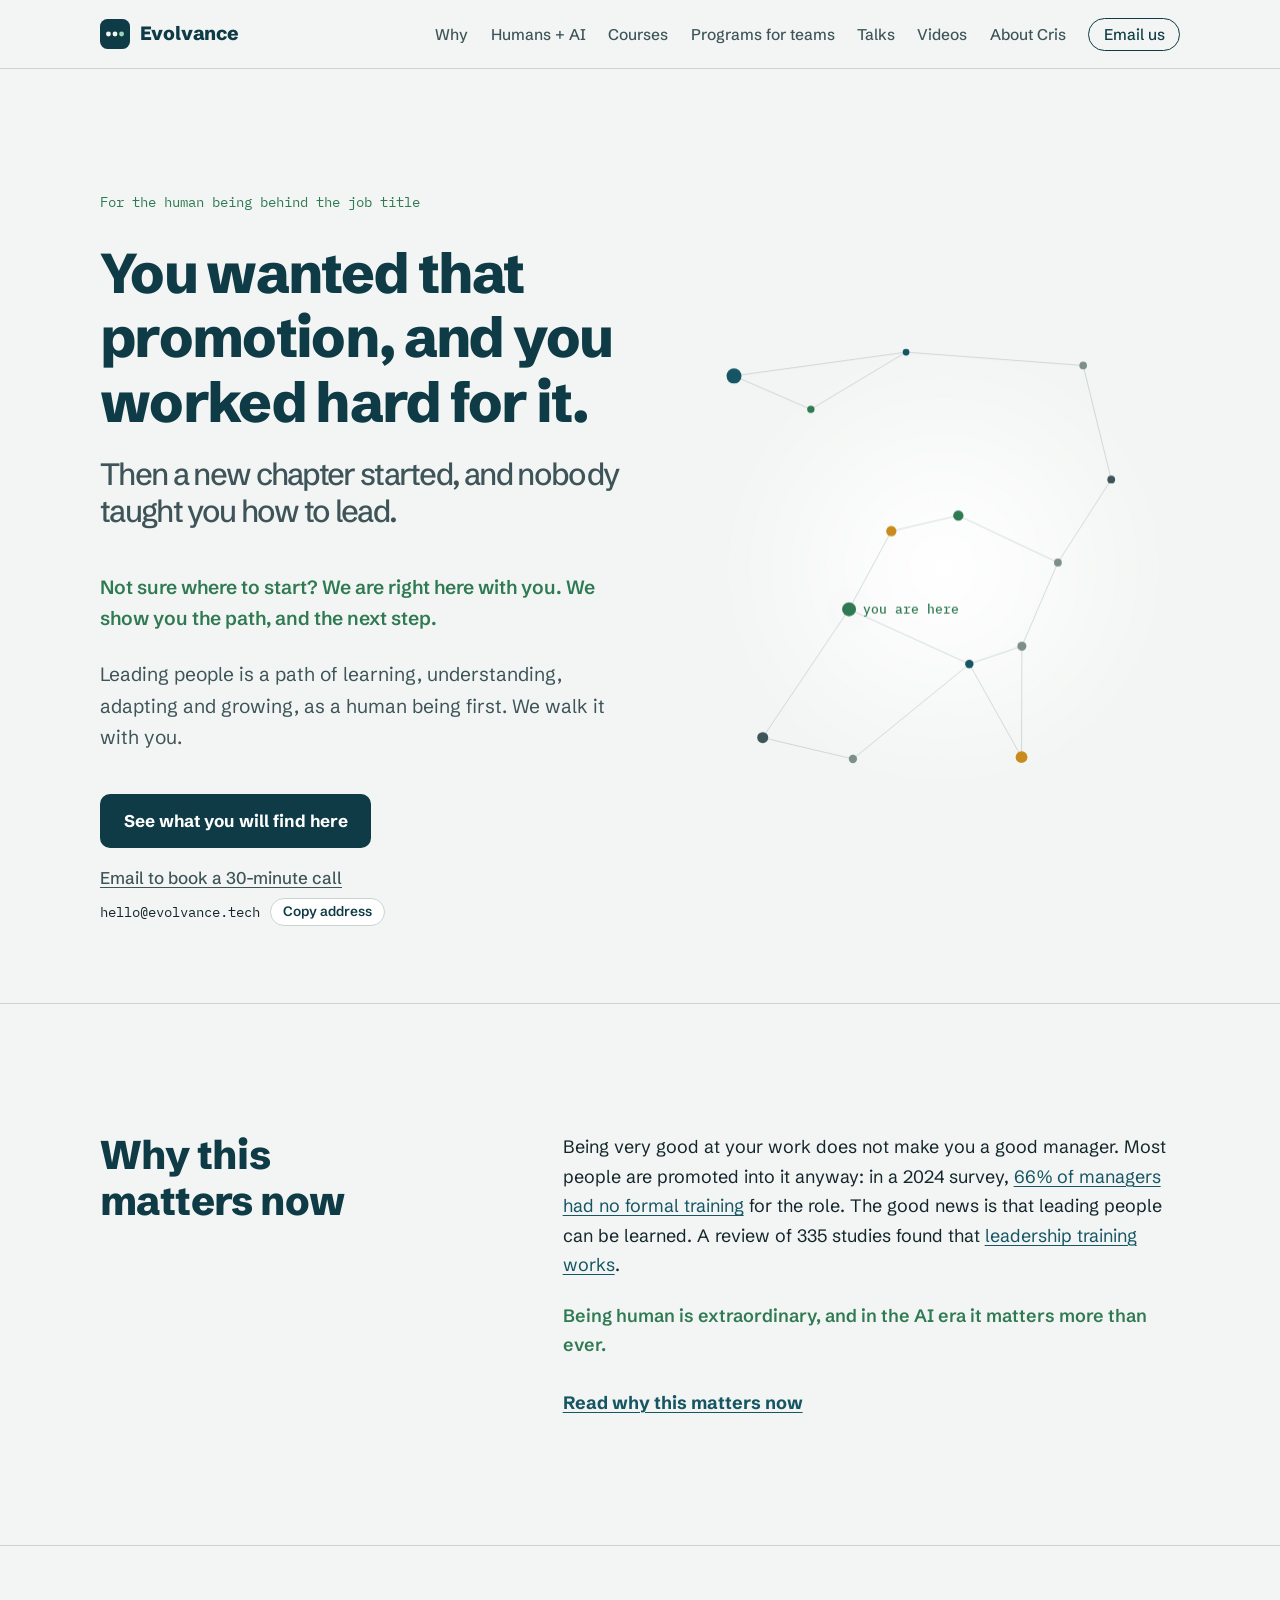
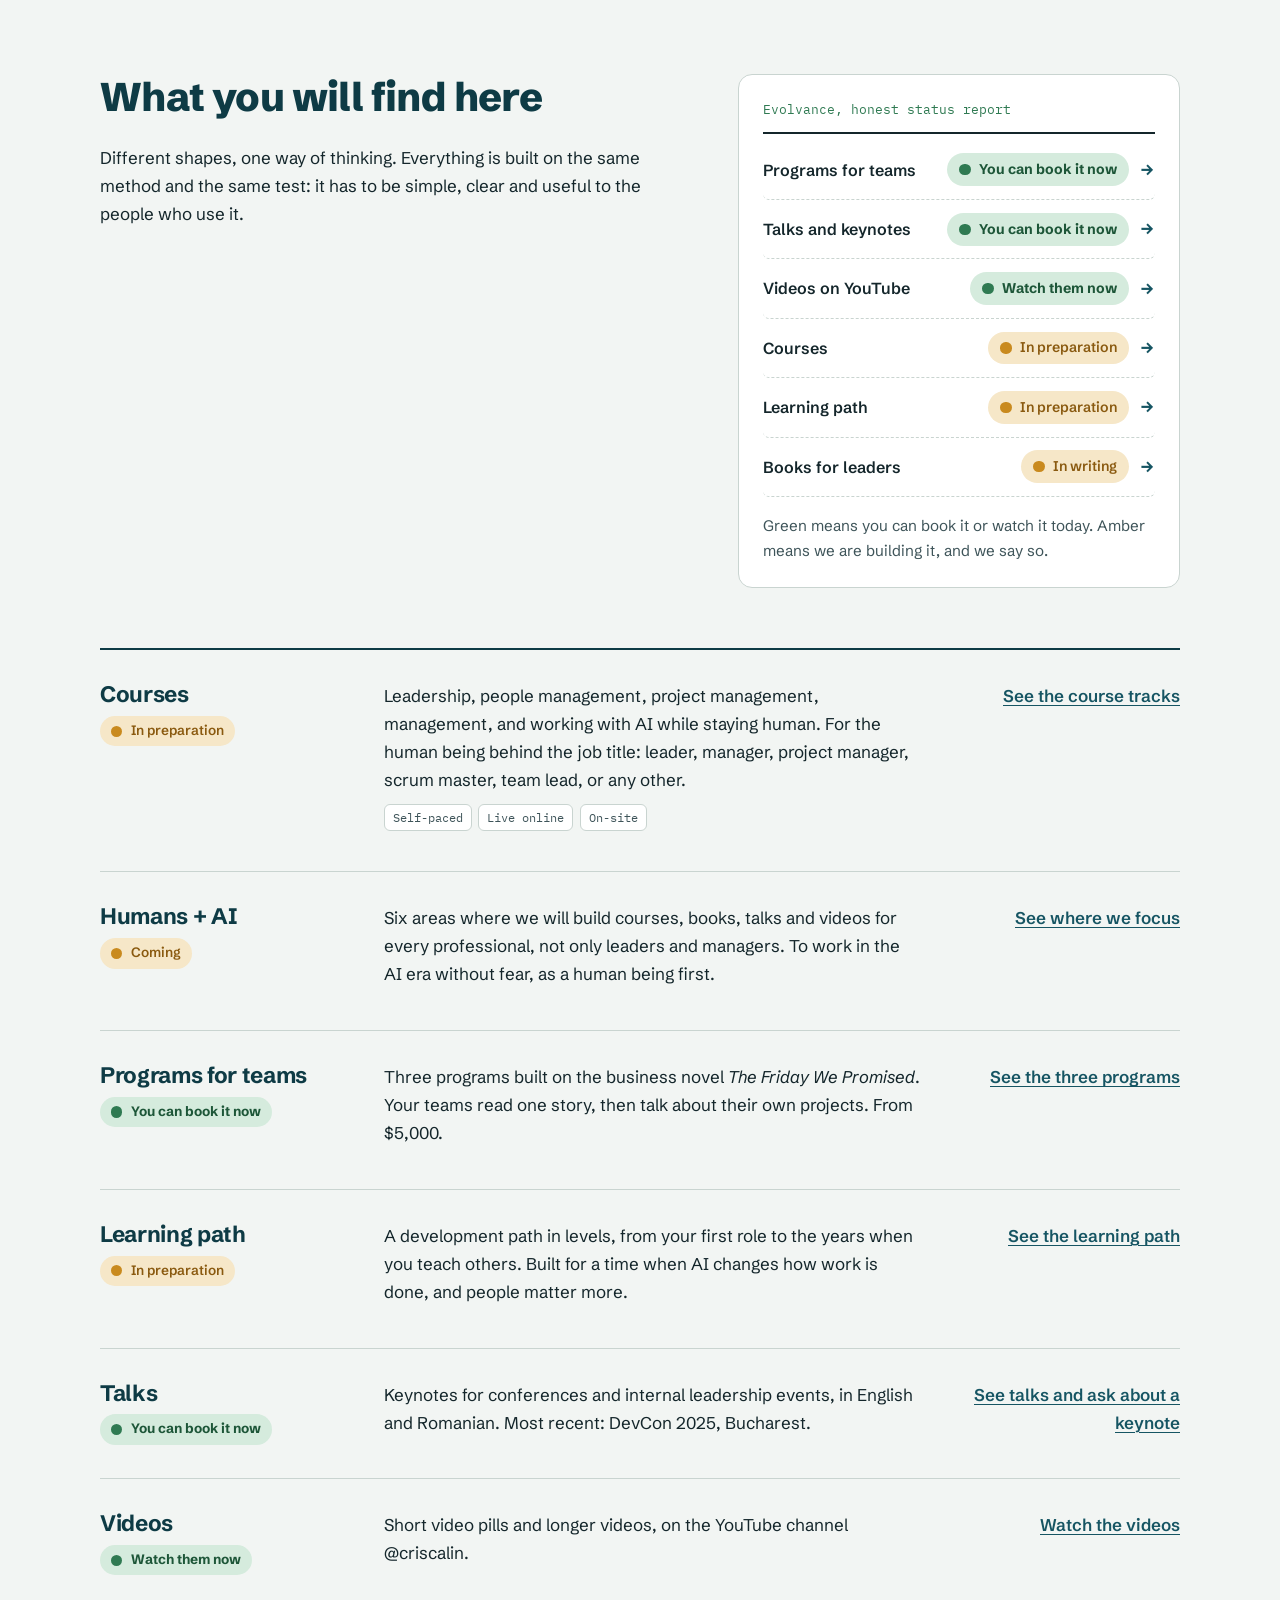
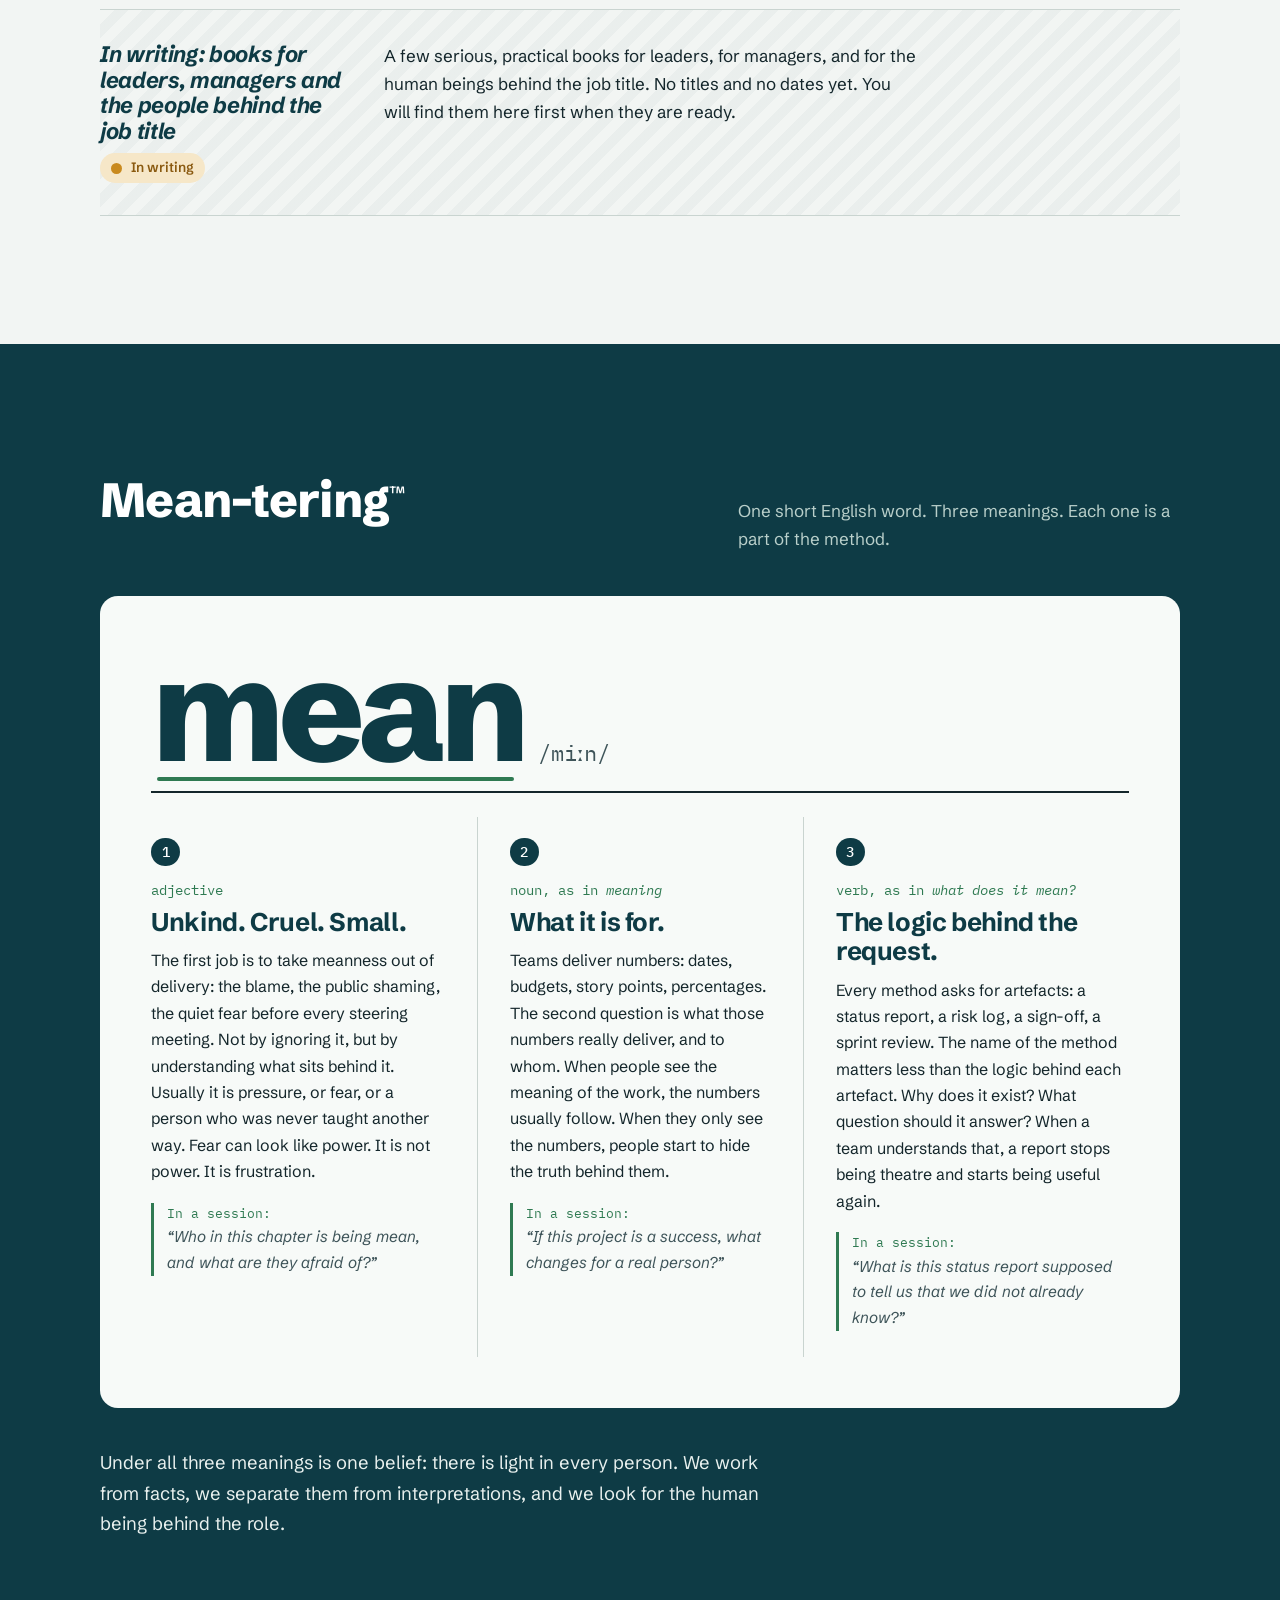
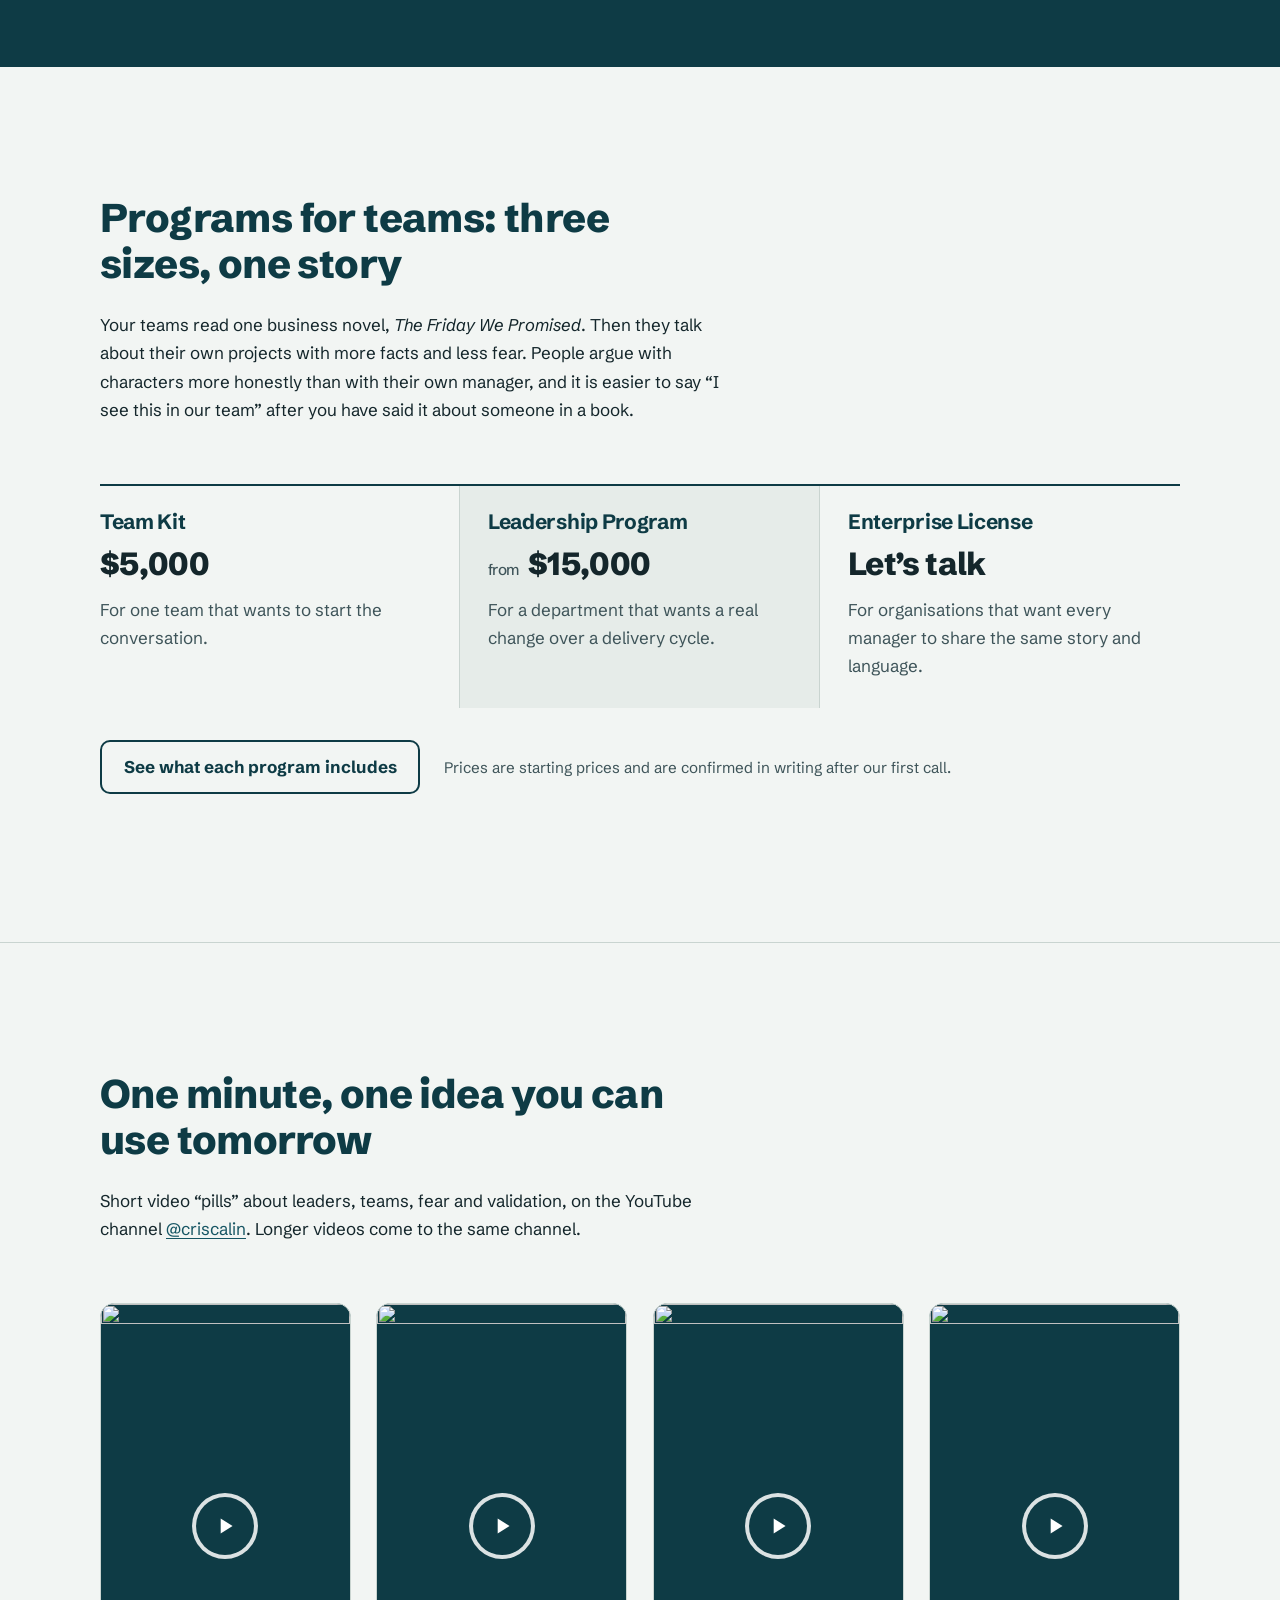
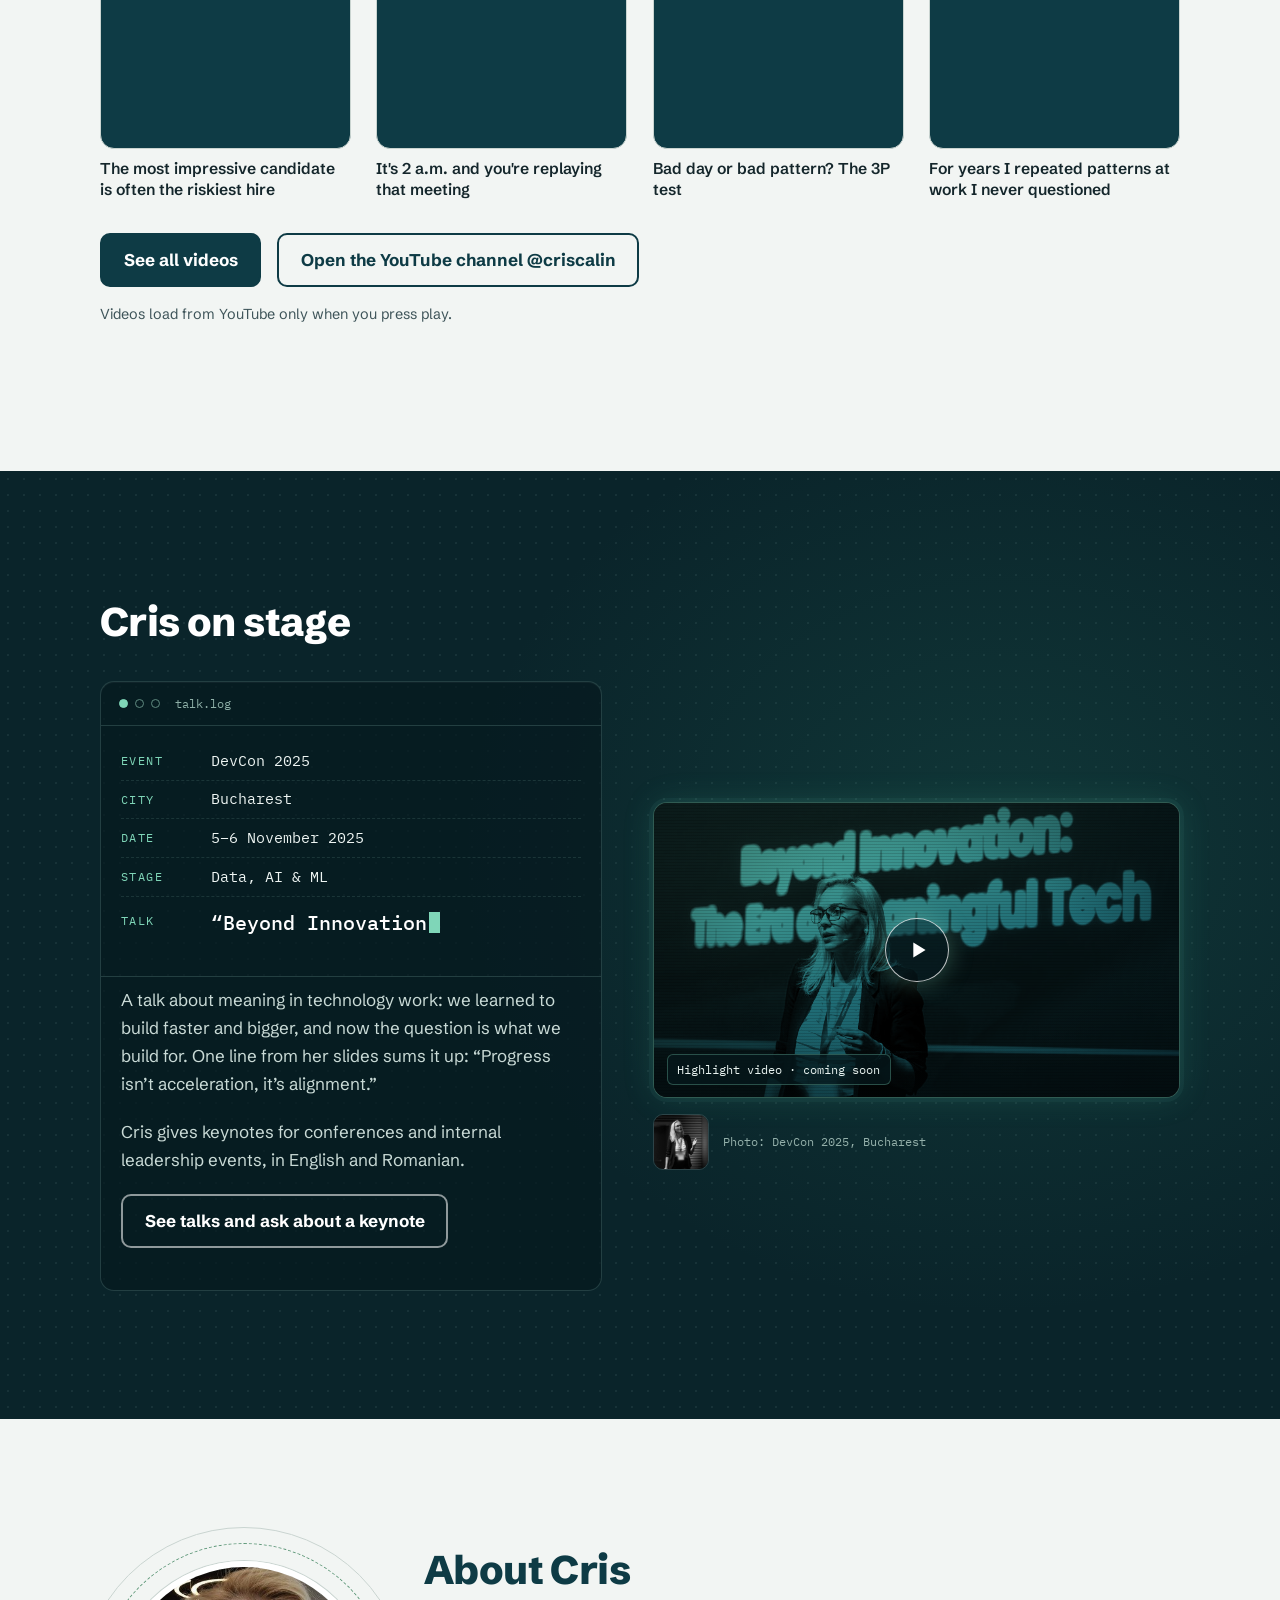
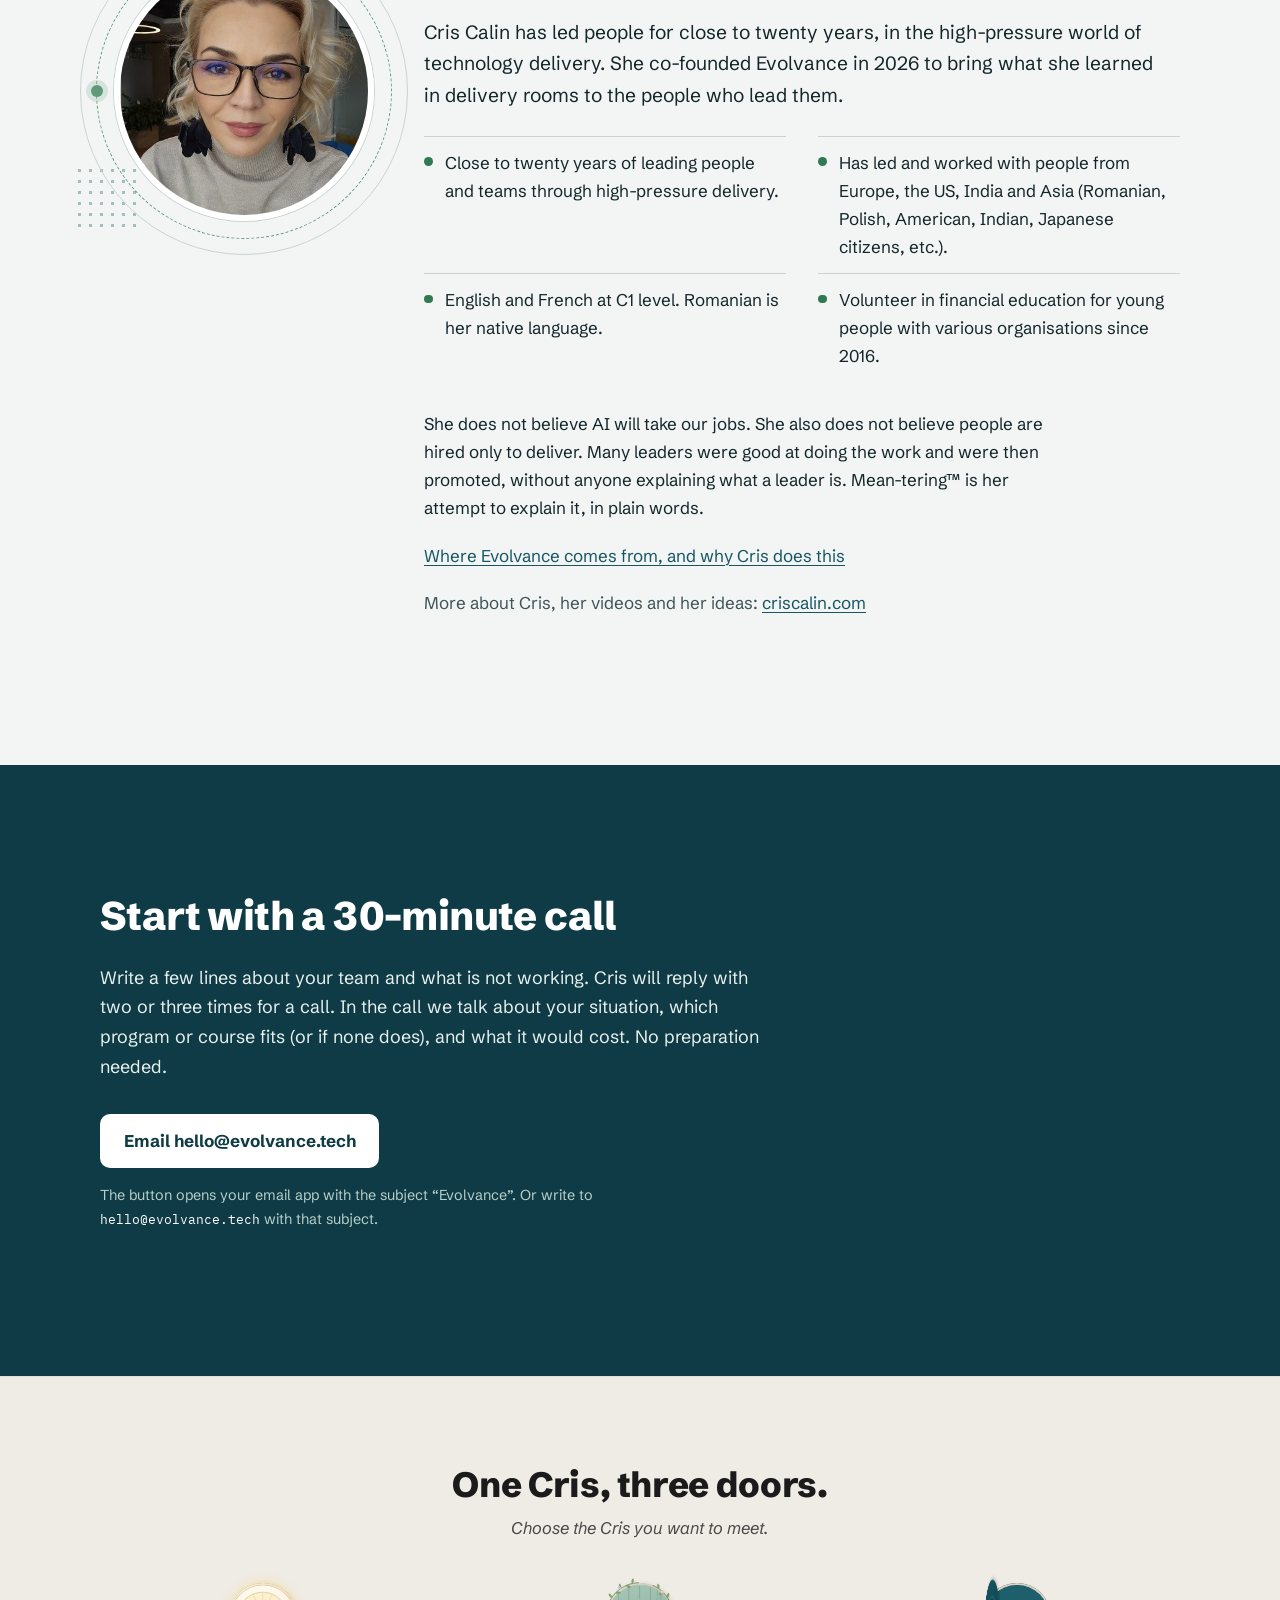
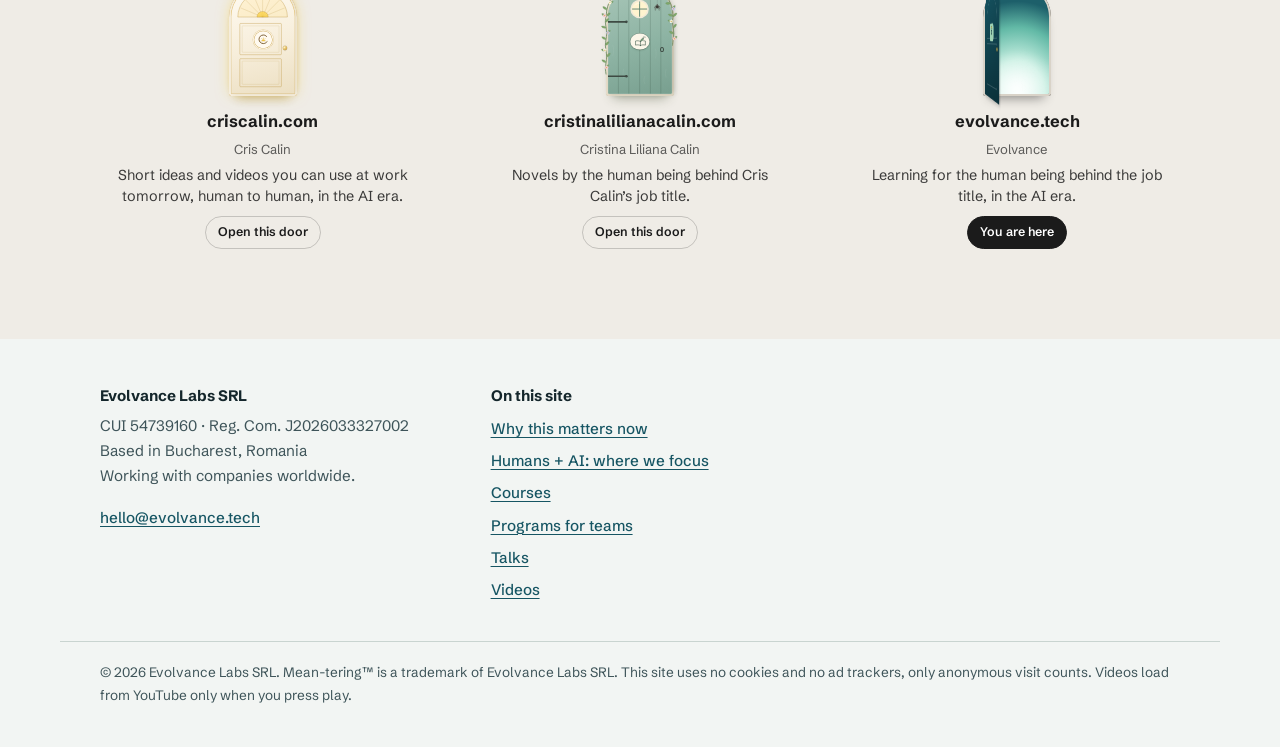
==== commit b7d932bb: "Cookie-free visit counts, honest footer, JSON-LD sameAs/books Umami (cristinalilianacalin.com) or Cl" ====
--- a/index.html
+++ b/index.html
@@ -80,12 +80,15 @@
       "sameAs": [
         "https://criscalin.com/",
         "https://cristinalilianacalin.com/",
-        "https://www.youtube.com/@criscalin"
+        "https://www.youtube.com/@criscalin",
+        "https://www.linkedin.com/in/cristina-liliana-calin/"
       ]
     }
   ]
 }
 </script>
+<!-- stats: cookie-free -->
+<script defer src="https://static.cloudflareinsights.com/beacon.min.js" data-cf-beacon='{"token": "3c3482aacb534c04a383fe21055e7c35"}'></script>
 </head>
 <body>
 <a class="skip" href="#main">Skip to content</a>
@@ -391,7 +394,7 @@
     </nav>
   </div>
   <div class="wrap foot-legal">
-    <p>© 2026 Evolvance Labs SRL. Mean-tering™ is a trademark of Evolvance Labs SRL. This site uses no cookies and no tracking. Videos load from YouTube only when you press play. <!-- TODO: confirm trademark wording/ownership of Mean-tering™ --></p>
+    <p>© 2026 Evolvance Labs SRL. Mean-tering™ is a trademark of Evolvance Labs SRL. This site uses no cookies and no ad trackers, only anonymous visit counts. Videos load from YouTube only when you press play. <!-- TODO: confirm trademark wording/ownership of Mean-tering™ --></p>
   </div>
 </footer>
 <script>
--- a/style.css
+++ b/style.css
@@ -778,3 +778,9 @@
 a.pill-link:hover .pill{filter:brightness(.95);box-shadow:0 0 0 2px var(--rule)}
 a.sc-row{cursor:pointer}
 a.sc-row .sc-go{right:.15rem}
+
+/* ===== Three doors at 40% of their earlier size (Cris, 25.11.2026). Same block on all three sites. ===== */
+.door-frame{zoom:.4}
+.door-here{display:none}
+.door a{gap:12px}
+.doors-row{margin-top:clamp(24px,3.5vw,40px)}
